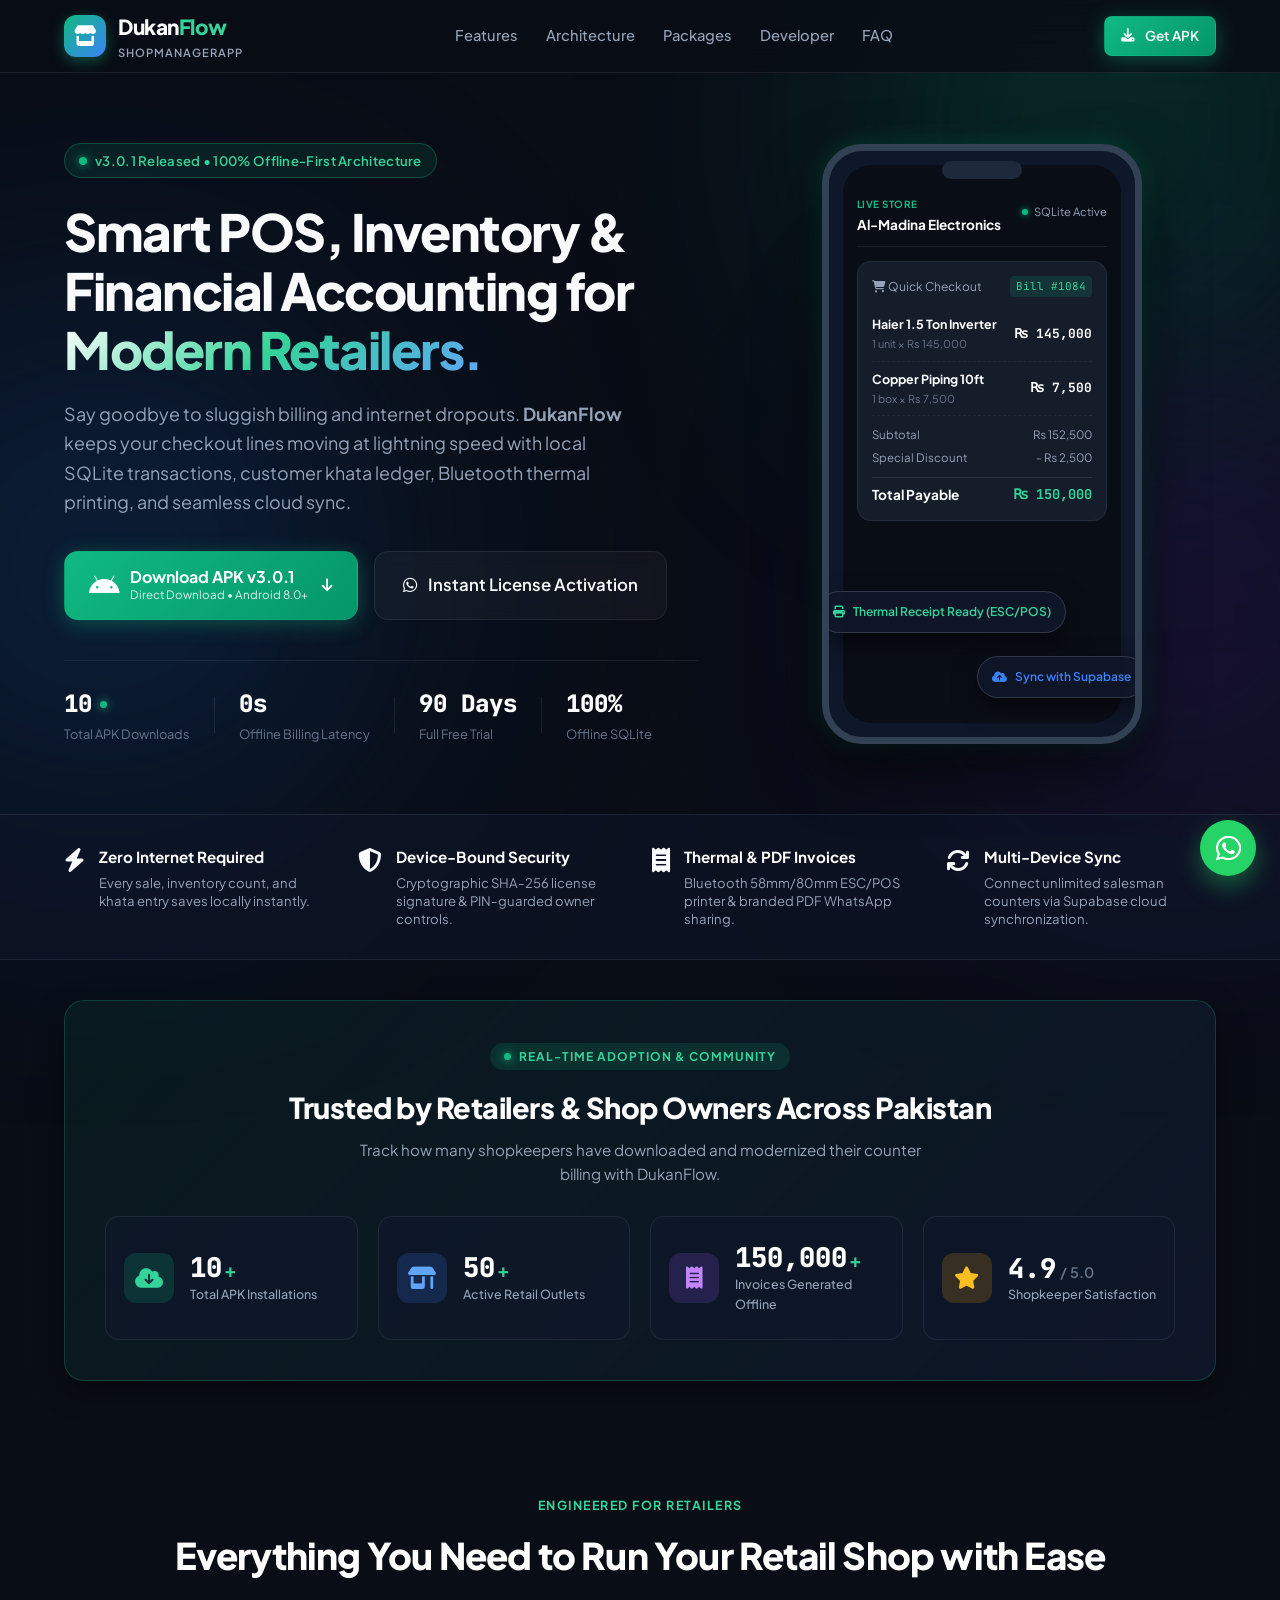
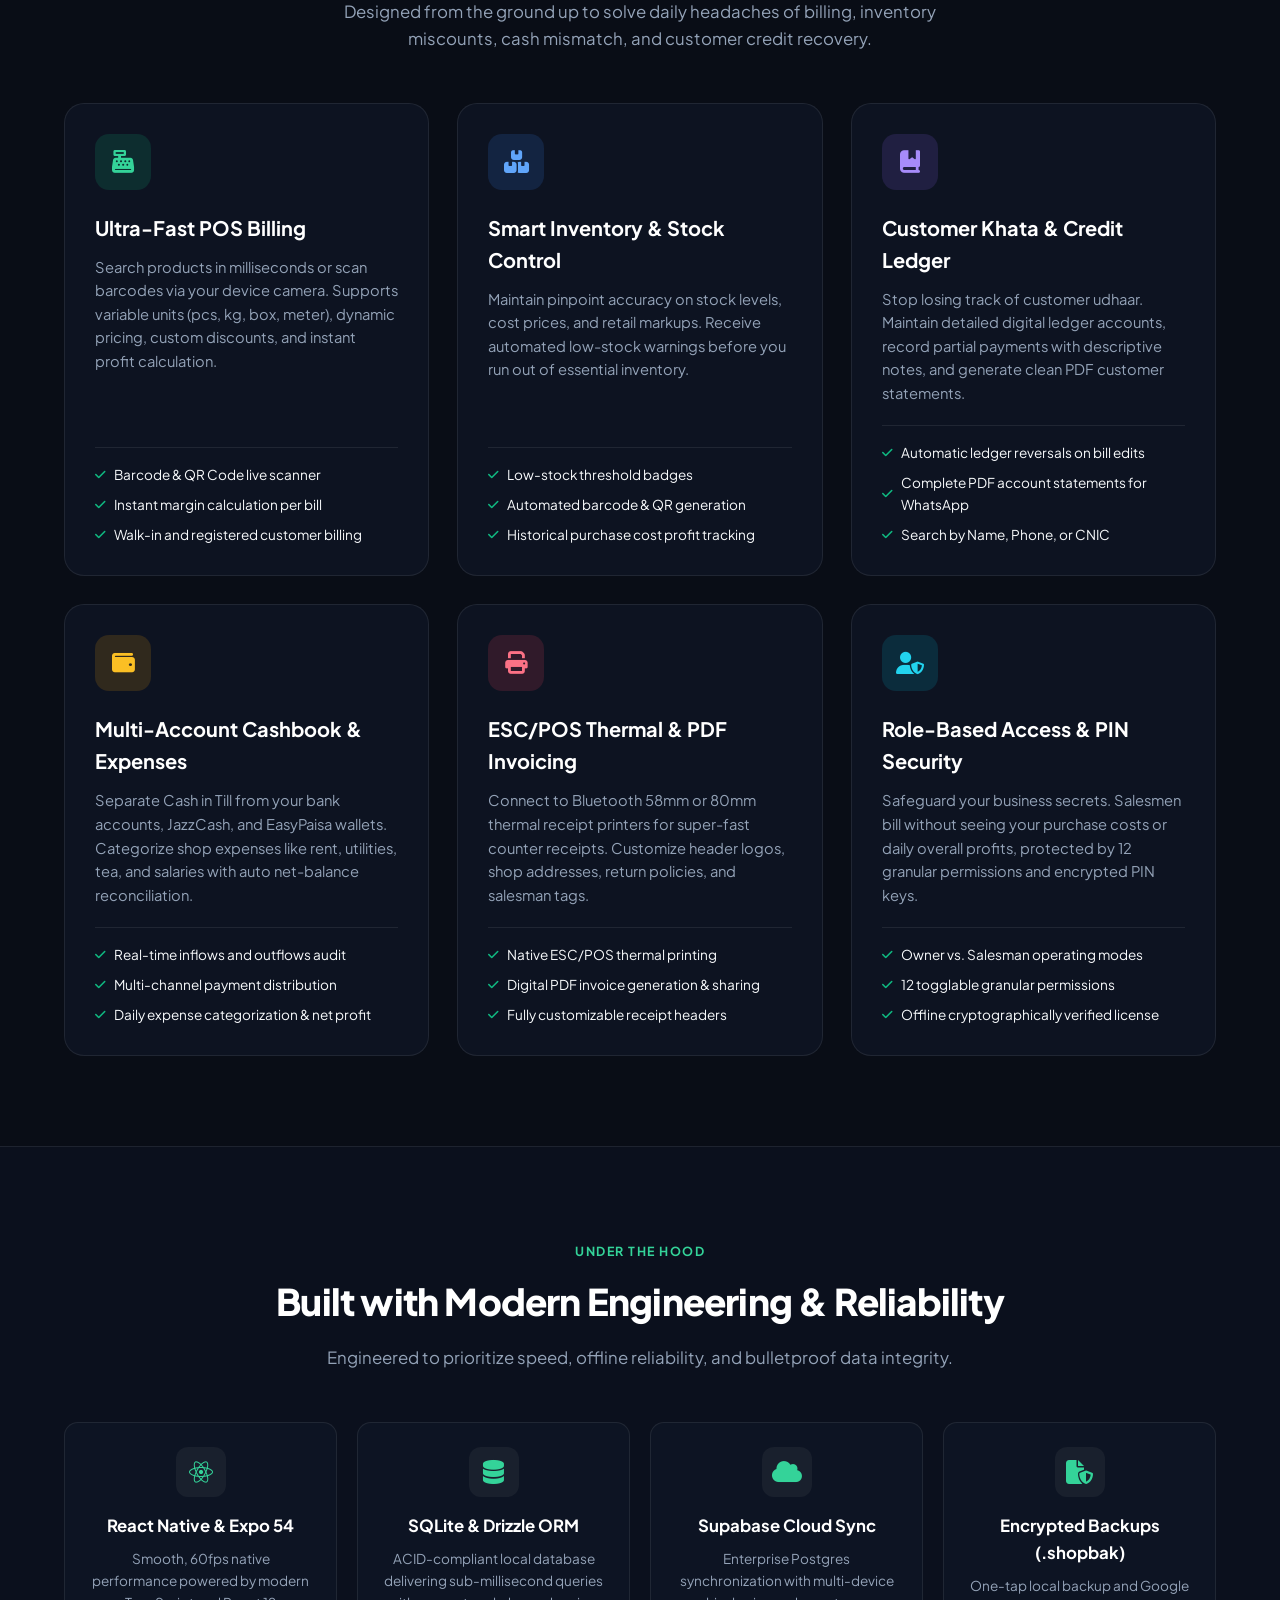
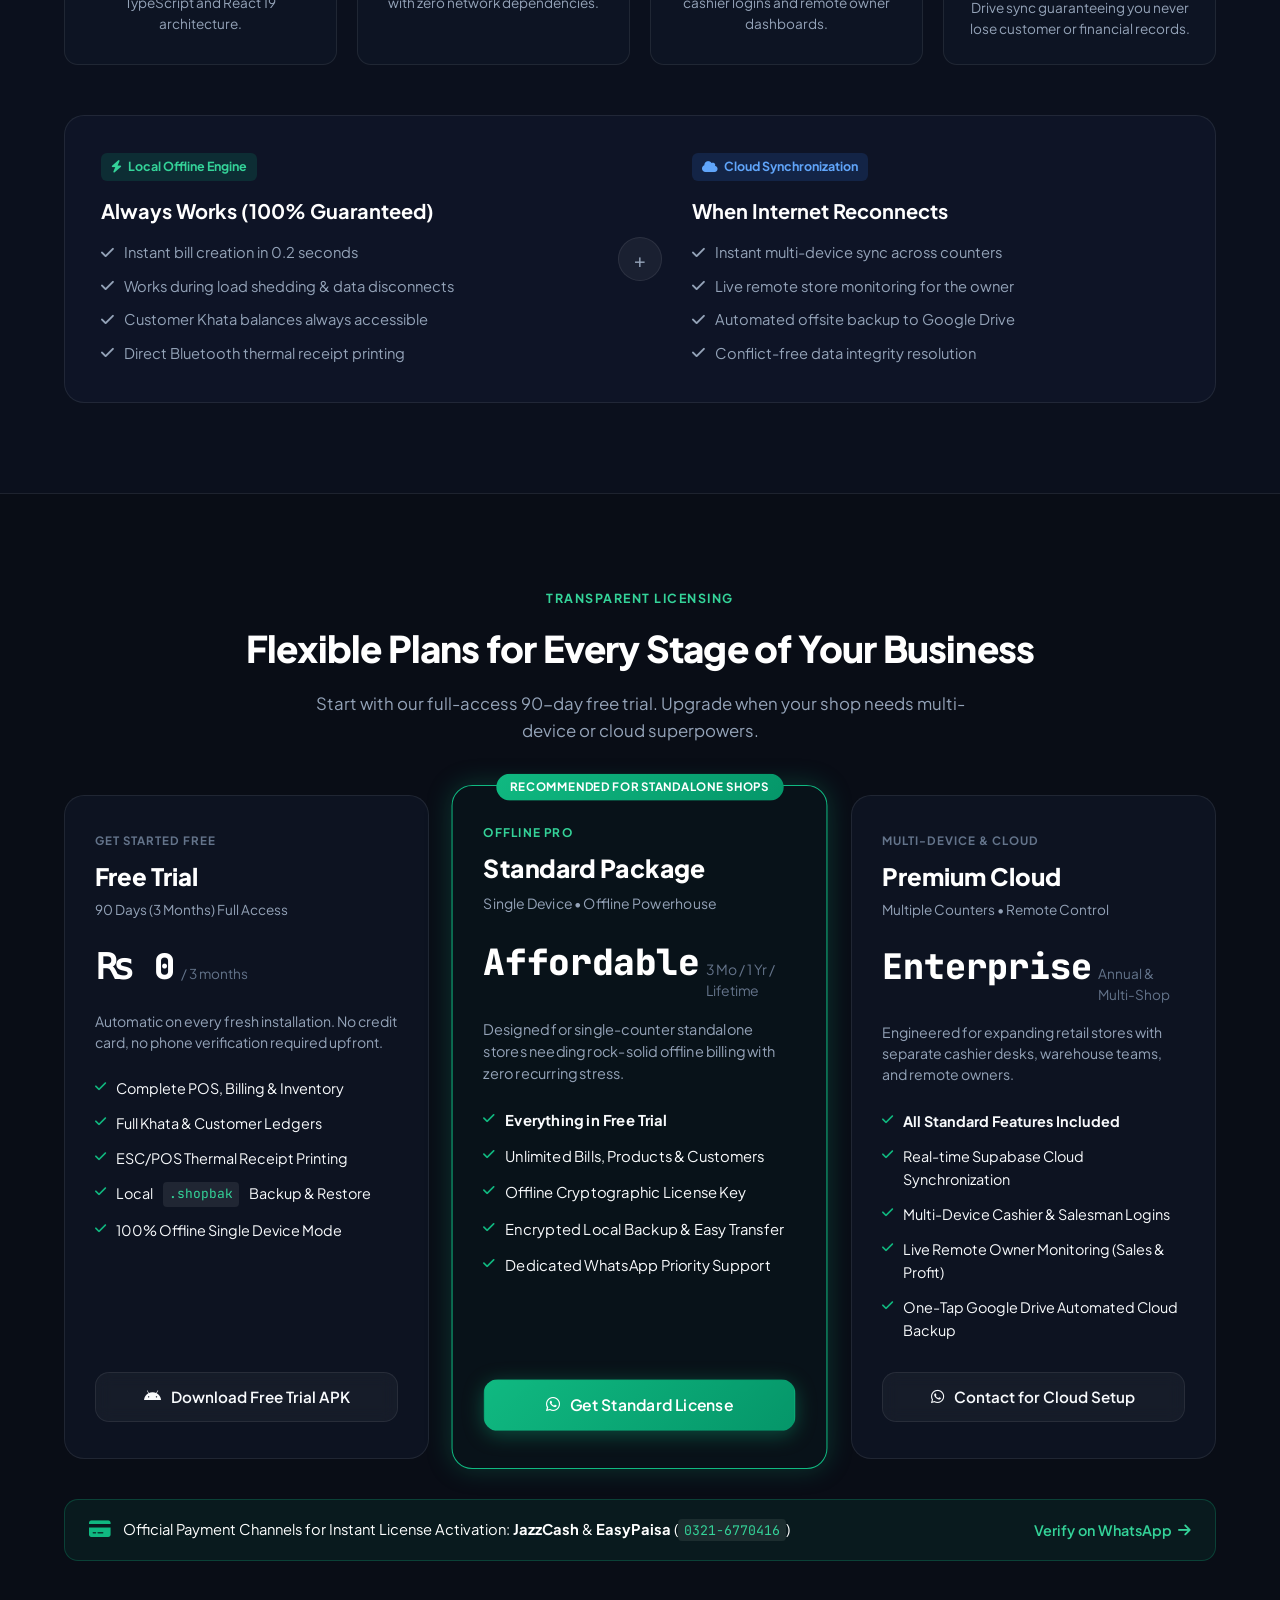
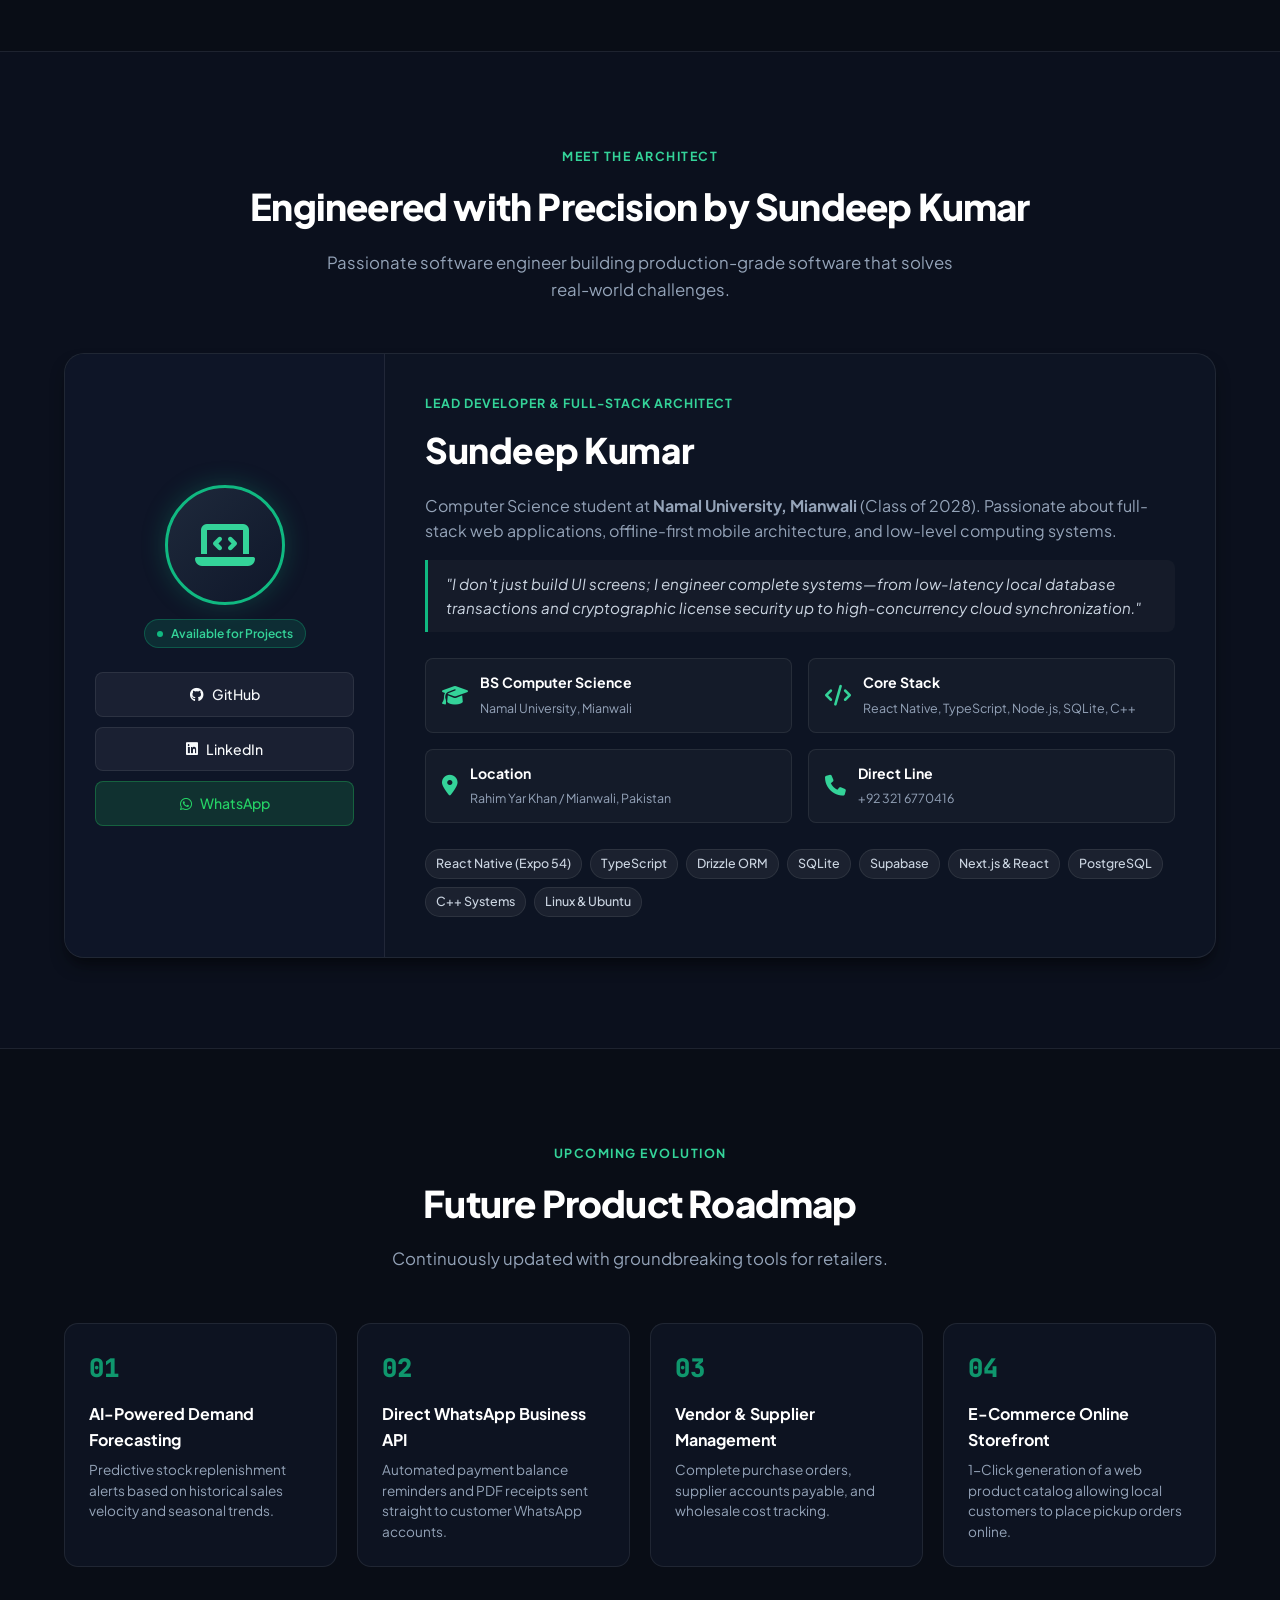
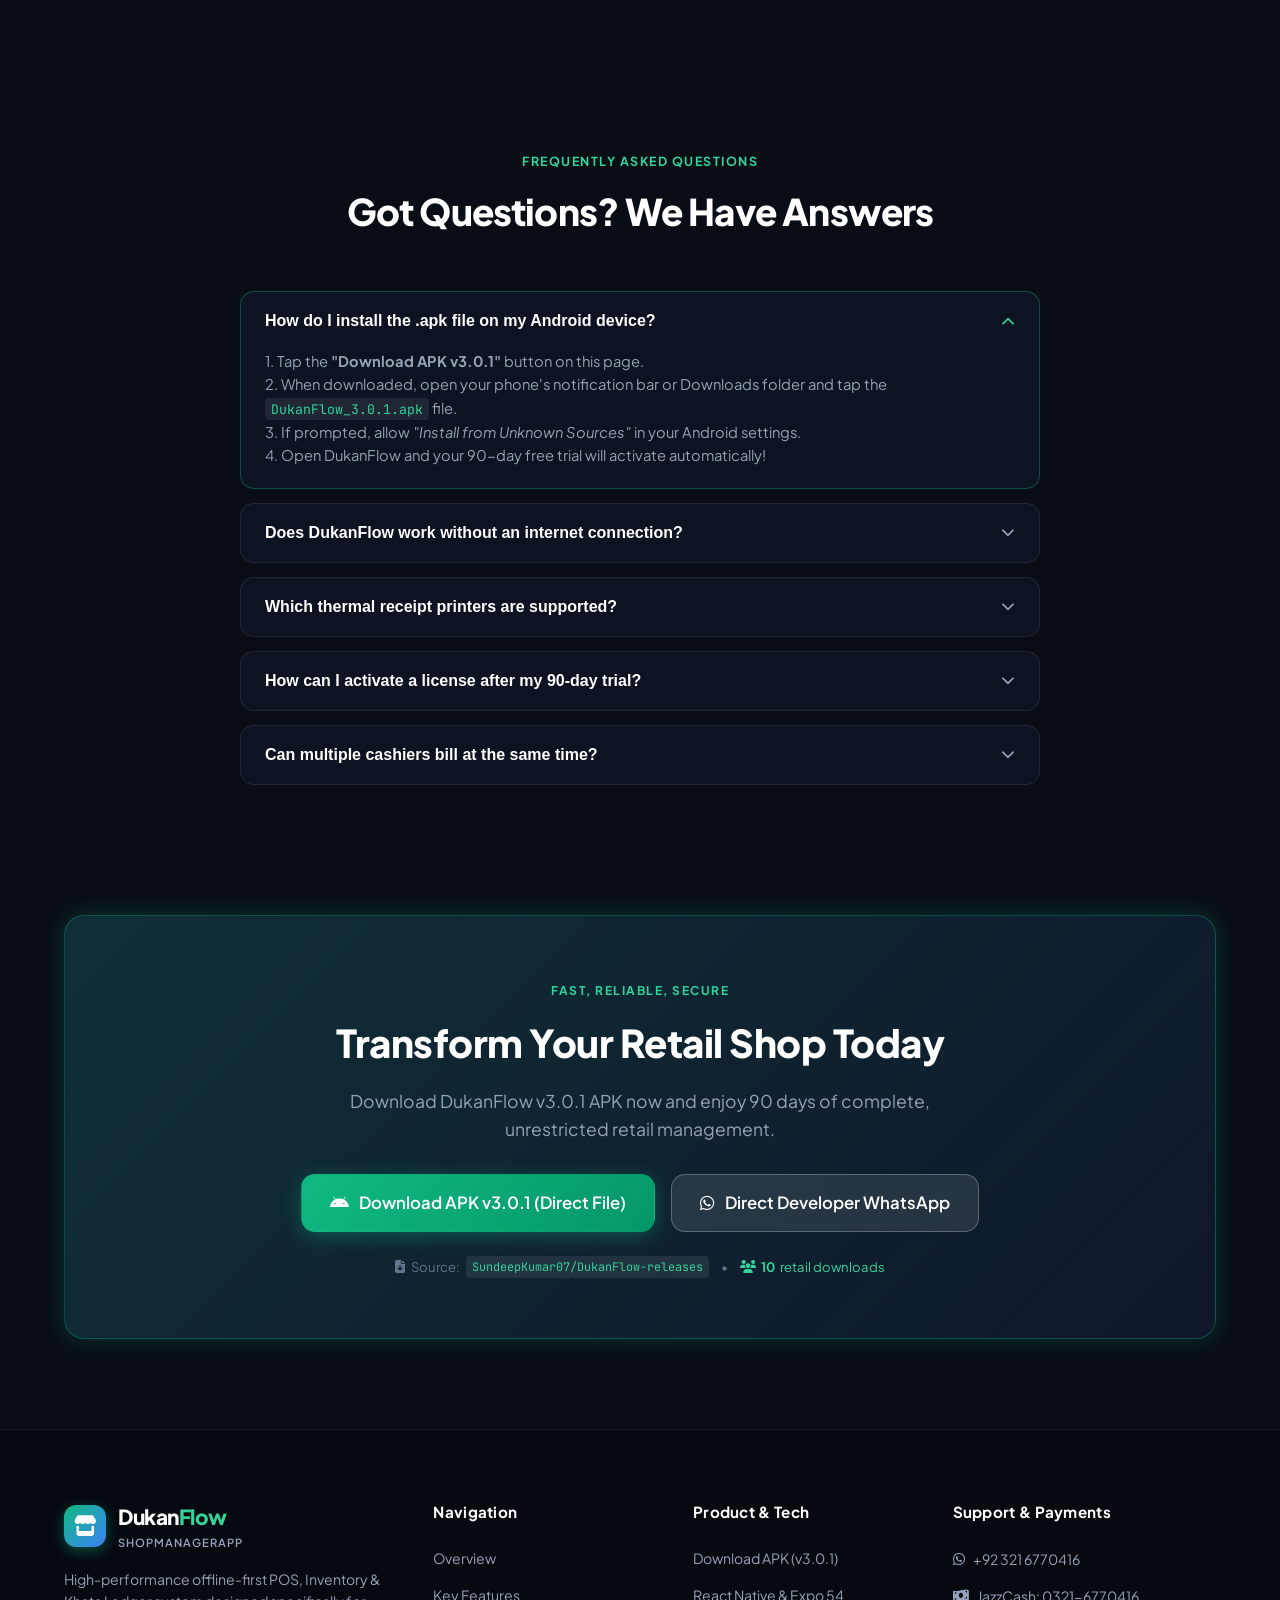
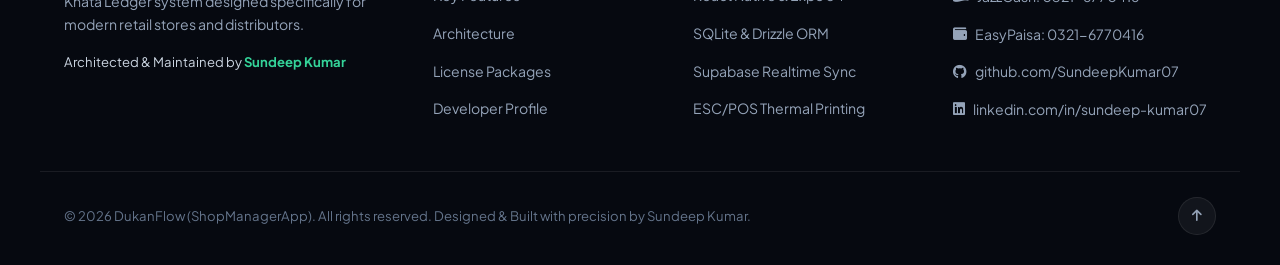
==== index.html @ c5b91bd4 "corrected mobile responsive flaws" ====
<!DOCTYPE html>
<html lang="en">

<head>
  <meta charset="UTF-8" />
  <meta name="viewport" content="width=device-width, initial-scale=1.0" />
  <title>DukanFlow | Smart Offline-First POS, Inventory & Ledger System</title>
  <meta name="description"
    content="DukanFlow is a high-performance offline-first POS, Inventory & Khata Ledger system built with React Native, SQLite and Supabase for modern retail businesses." />
  <meta name="author" content="Sundeep Kumar" />
  <link rel="preconnect" href="https://fonts.googleapis.com" />
  <link rel="preconnect" href="https://fonts.gstatic.com" crossorigin />
  <link
    href="https://fonts.googleapis.com/css2?family=Plus+Jakarta+Sans:wght@300;400;500;600;700;800&family=JetBrains+Mono:wght@400;500;700&display=swap"
    rel="stylesheet" />
  <link rel="stylesheet" href="https://cdnjs.cloudflare.com/ajax/libs/font-awesome/6.5.1/css/all.min.css" />
  <link rel="stylesheet" href="style.css" />
</head>

<body>

  <!-- Background decorative glows -->
  <div class="glow-orb orb-1"></div>
  <div class="glow-orb orb-2"></div>
  <div class="glow-orb orb-3"></div>

  <!-- Navigation Bar -->
  <header class="navbar-wrapper">
    <nav class="navbar container">
      <a href="#hero" class="brand-logo">
        <div class="logo-icon">
          <i class="fa-solid fa-store"></i>
        </div>
        <div class="logo-text">
          <span class="logo-title">Dukan<span>Flow</span></span>
          <span class="logo-sub">ShopManagerApp</span>
        </div>
      </a>

      <div class="nav-links" id="navLinks">
        <a href="#features" class="nav-link">Features</a>
        <a href="#architecture" class="nav-link">Architecture</a>
        <a href="#pricing" class="nav-link">Packages</a>
        <a href="#developer" class="nav-link">Developer</a>
        <a href="#faq" class="nav-link">FAQ</a>
        <a href="https://github.com/SundeepKumar07/DukanFlow-releases/raw/main/download/v1.0/DukanFlow_3.0.1.apk"
          class="nav-cta btn-apk-nav" download="DukanFlow_3.0.1.apk">
          <i class="fa-brands fa-android"></i>
          <span>Download APK</span>
        </a>
      </div>

      <div class="nav-actions">
        <a href="https://github.com/SundeepKumar07/DukanFlow-releases/raw/main/download/v1.0/DukanFlow_3.0.1.apk"
          class="btn btn-primary btn-sm mobile-hide" download="DukanFlow_3.0.1.apk">
          <i class="fa-solid fa-download"></i>
          <span>Get APK</span>
        </a>
        <button class="menu-toggle" id="menuToggle" aria-label="Toggle navigation menu">
          <span></span>
          <span></span>
          <span></span>
        </button>
      </div>
    </nav>
  </header>

  <!-- Main Content -->
  <main>
    <!-- HERO SECTION -->
    <section class="hero-section container" id="hero">
      <div class="hero-content">
        <div class="hero-badge">
          <span class="badge-dot"></span>
          <span class="badge-text">v3.0.1 Released • 100% Offline-First Architecture</span>
        </div>

        <h1 class="hero-title">
          Smart POS, Inventory & Financial Accounting for <span class="gradient-text">Modern Retailers.</span>
        </h1>

        <p class="hero-subtitle">
          Say goodbye to sluggish billing and internet dropouts. <strong>DukanFlow</strong> keeps your checkout lines
          moving at lightning speed with local SQLite transactions, customer khata ledger, Bluetooth thermal printing,
          and seamless cloud sync.
        </p>

        <!-- Primary Action Buttons -->
        <div class="hero-ctas">
          <a href="https://github.com/SundeepKumar07/DukanFlow-releases/raw/main/download/v1.0/DukanFlow_3.0.1.apk"
            class="btn btn-primary btn-lg" id="downloadApkBtn" download="DukanFlow_3.0.1.apk">
            <div class="btn-icon">
              <i class="fa-brands fa-android"></i>
            </div>
            <div class="btn-text-group">
              <span class="btn-main-text">Download APK v3.0.1</span>
              <span class="btn-sub-text">Direct Download • Android 8.0+</span>
            </div>
            <i class="fa-solid fa-arrow-down arrow-indicator"></i>
          </a>

          <a href="https://wa.me/923216770416?text=Hi%20Sundeep,%20I%20am%20interested%20in%20DukanFlow%20(ShopManagerApp)%20and%20would%20like%20a%20license%20key!"
            target="_blank" rel="noopener noreferrer" class="btn btn-outline btn-lg">
            <i class="fa-brands fa-whatsapp text-success"></i>
            <span>Instant License Activation</span>
          </a>
        </div>

        <!-- Metric Badges -->
        <div class="hero-stats">
          <div class="stat-item">
            <div class="stat-number-wrapper">
              <span class="stat-number" id="downloadCounter">10</span>
              <span class="live-dot" title="Live Counter"></span>
            </div>
            <span class="stat-label">Total APK Downloads</span>
          </div>
          <div class="stat-divider"></div>
          <div class="stat-item">
            <span class="stat-number">0s</span>
            <span class="stat-label">Offline Billing Latency</span>
          </div>
          <div class="stat-divider"></div>
          <div class="stat-item">
            <span class="stat-number">90 Days</span>
            <span class="stat-label">Full Free Trial</span>
          </div>
          <div class="stat-divider"></div>
          <div class="stat-item">
            <span class="stat-number">100%</span>
            <span class="stat-label">Offline SQLite</span>
          </div>
        </div>
      </div>

      <!-- Hero Visual Interactive Mockup -->
      <div class="hero-visual">
        <div class="phone-frame">
          <div class="phone-screen">
            <!-- Simulated App Top Bar -->
            <div class="app-topbar">
              <div class="app-shop-info">
                <span class="app-shop-badge">LIVE STORE</span>
                <h4>Al-Madina Electronics</h4>
              </div>
              <div class="app-status">
                <span class="status-indicator online"></span>
                <span>SQLite Active</span>
              </div>
            </div>

            <!-- Simulated POS Card -->
            <div class="app-card pos-preview">
              <div class="card-header-mini">
                <span><i class="fa-solid fa-cart-shopping"></i> Quick Checkout</span>
                <span class="chip-badge">Bill #1084</span>
              </div>
              <div class="app-product-row">
                <div class="prod-info">
                  <strong>Haier 1.5 Ton Inverter</strong>
                  <small>1 unit × ₨ 145,000</small>
                </div>
                <span class="prod-price">₨ 145,000</span>
              </div>
              <div class="app-product-row">
                <div class="prod-info">
                  <strong>Copper Piping 10ft</strong>
                  <small>1 box × ₨ 7,500</small>
                </div>
                <span class="prod-price">₨ 7,500</span>
              </div>
              <div class="bill-summary">
                <div class="summary-line">
                  <span>Subtotal</span>
                  <span>₨ 152,500</span>
                </div>
                <div class="summary-line text-success">
                  <span>Special Discount</span>
                  <span>- ₨ 2,500</span>
                </div>
                <div class="summary-line total">
                  <span>Total Payable</span>
                  <span class="total-amount">₨ 150,000</span>
                </div>
              </div>
            </div>

            <!-- Floating Micro Cards -->
            <div class="floating-pill pill-printer">
              <i class="fa-solid fa-print"></i>
              <span>Thermal Receipt Ready (ESC/POS)</span>
            </div>

            <div class="floating-pill pill-cloud">
              <i class="fa-solid fa-cloud-arrow-up"></i>
              <span>Sync with Supabase</span>
            </div>
          </div>
        </div>
      </div>
    </section>

    <!-- TRUST STRIP -->
    <section class="trust-strip">
      <div class="container trust-grid">
        <div class="trust-badge">
          <i class="fa-solid fa-bolt text-warning"></i>
          <div>
            <strong>Zero Internet Required</strong>
            <p>Every sale, inventory count, and khata entry saves locally instantly.</p>
          </div>
        </div>
        <div class="trust-badge">
          <i class="fa-solid fa-shield-halved text-success"></i>
          <div>
            <strong>Device-Bound Security</strong>
            <p>Cryptographic SHA-256 license signature & PIN-guarded owner controls.</p>
          </div>
        </div>
        <div class="trust-badge">
          <i class="fa-solid fa-receipt text-info"></i>
          <div>
            <strong>Thermal & PDF Invoices</strong>
            <p>Bluetooth 58mm/80mm ESC/POS printer & branded PDF WhatsApp sharing.</p>
          </div>
        </div>
        <div class="trust-badge">
          <i class="fa-solid fa-arrows-rotate text-purple"></i>
          <div>
            <strong>Multi-Device Sync</strong>
            <p>Connect unlimited salesman counters via Supabase cloud synchronization.</p>
          </div>
        </div>
      </div>
    </section>

    <!-- LIVE COMMUNITY & DOWNLOAD STATS SECTION -->
    <section class="stats-counter-section">
      <div class="container">
        <div class="stats-banner-card">
          <div class="stats-badge-top">
            <span class="live-dot"></span> REAL-TIME ADOPTION & COMMUNITY
          </div>
          <h3 class="stats-headline">Trusted by Retailers & Shop Owners Across Pakistan</h3>
          <p class="stats-subline">Track how many shopkeepers have downloaded and modernized their counter billing with
            DukanFlow.</p>

          <div class="stats-highlight-grid">
            <div class="stat-box-large">
              <div class="stat-icon-wrap emerald">
                <i class="fa-solid fa-cloud-arrow-down"></i>
              </div>
              <div class="stat-details">
                <div class="counter-display">
                  <span class="main-counter-val" id="statsSectionDownloadCounter">10</span>
                  <span class="plus-sign">+</span>
                </div>
                <span class="counter-description">Total APK Installations</span>
              </div>
            </div>

            <div class="stat-box-large">
              <div class="stat-icon-wrap blue">
                <i class="fa-solid fa-shop"></i>
              </div>
              <div class="stat-details">
                <div class="counter-display">
                  <span class="main-counter-val">50</span>
                  <span class="plus-sign">+</span>
                </div>
                <span class="counter-description">Active Retail Outlets</span>
              </div>
            </div>

            <div class="stat-box-large">
              <div class="stat-icon-wrap purple">
                <i class="fa-solid fa-receipt"></i>
              </div>
              <div class="stat-details">
                <div class="counter-display">
                  <span class="main-counter-val">150,000</span>
                  <span class="plus-sign">+</span>
                </div>
                <span class="counter-description">Invoices Generated Offline</span>
              </div>
            </div>

            <div class="stat-box-large">
              <div class="stat-icon-wrap amber">
                <i class="fa-solid fa-star"></i>
              </div>
              <div class="stat-details">
                <div class="counter-display">
                  <span class="main-counter-val">4.9</span>
                  <span class="sub-rating">/ 5.0</span>
                </div>
                <span class="counter-description">Shopkeeper Satisfaction</span>
              </div>
            </div>
          </div>
        </div>
      </div>
    </section>

    <!-- KEY FEATURES SECTION -->
    <section class="features-section container" id="features">
      <div class="section-header text-center">
        <span class="section-tag">ENGINEERED FOR RETAILERS</span>
        <h2 class="section-title">Everything You Need to Run Your Retail Shop with Ease</h2>
        <p class="section-desc">Designed from the ground up to solve daily headaches of billing, inventory miscounts,
          cash mismatch, and customer credit recovery.</p>
      </div>

      <div class="features-grid">
        <!-- Feature 1 -->
        <div class="feature-card">
          <div class="feature-icon-box bg-emerald">
            <i class="fa-solid fa-cash-register"></i>
          </div>
          <h3 class="feature-title">Ultra-Fast POS Billing</h3>
          <p class="feature-text">Search products in milliseconds or scan barcodes via your device camera. Supports
            variable units (pcs, kg, box, meter), dynamic pricing, custom discounts, and instant profit calculation.</p>
          <ul class="feature-bullets">
            <li><i class="fa-solid fa-check"></i> Barcode & QR Code live scanner</li>
            <li><i class="fa-solid fa-check"></i> Instant margin calculation per bill</li>
            <li><i class="fa-solid fa-check"></i> Walk-in and registered customer billing</li>
          </ul>
        </div>

        <!-- Feature 2 -->
        <div class="feature-card">
          <div class="feature-icon-box bg-blue">
            <i class="fa-solid fa-boxes-stacked"></i>
          </div>
          <h3 class="feature-title">Smart Inventory & Stock Control</h3>
          <p class="feature-text">Maintain pinpoint accuracy on stock levels, cost prices, and retail markups. Receive
            automated low-stock warnings before you run out of essential inventory.</p>
          <ul class="feature-bullets">
            <li><i class="fa-solid fa-check"></i> Low-stock threshold badges</li>
            <li><i class="fa-solid fa-check"></i> Automated barcode & QR generation</li>
            <li><i class="fa-solid fa-check"></i> Historical purchase cost profit tracking</li>
          </ul>
        </div>

        <!-- Feature 3 -->
        <div class="feature-card">
          <div class="feature-icon-box bg-purple">
            <i class="fa-solid fa-book-bookmark"></i>
          </div>
          <h3 class="feature-title">Customer Khata & Credit Ledger</h3>
          <p class="feature-text">Stop losing track of customer udhaar. Maintain detailed digital ledger accounts,
            record partial payments with descriptive notes, and generate clean PDF customer statements.</p>
          <ul class="feature-bullets">
            <li><i class="fa-solid fa-check"></i> Automatic ledger reversals on bill edits</li>
            <li><i class="fa-solid fa-check"></i> Complete PDF account statements for WhatsApp</li>
            <li><i class="fa-solid fa-check"></i> Search by Name, Phone, or CNIC</li>
          </ul>
        </div>

        <!-- Feature 4 -->
        <div class="feature-card">
          <div class="feature-icon-box bg-amber">
            <i class="fa-solid fa-wallet"></i>
          </div>
          <h3 class="feature-title">Multi-Account Cashbook & Expenses</h3>
          <p class="feature-text">Separate Cash in Till from your bank accounts, JazzCash, and EasyPaisa wallets.
            Categorize shop expenses like rent, utilities, tea, and salaries with auto net-balance reconciliation.</p>
          <ul class="feature-bullets">
            <li><i class="fa-solid fa-check"></i> Real-time inflows and outflows audit</li>
            <li><i class="fa-solid fa-check"></i> Multi-channel payment distribution</li>
            <li><i class="fa-solid fa-check"></i> Daily expense categorization & net profit</li>
          </ul>
        </div>

        <!-- Feature 5 -->
        <div class="feature-card">
          <div class="feature-icon-box bg-rose">
            <i class="fa-solid fa-print"></i>
          </div>
          <h3 class="feature-title">ESC/POS Thermal & PDF Invoicing</h3>
          <p class="feature-text">Connect to Bluetooth 58mm or 80mm thermal receipt printers for super-fast counter
            receipts. Customize header logos, shop addresses, return policies, and salesman tags.</p>
          <ul class="feature-bullets">
            <li><i class="fa-solid fa-check"></i> Native ESC/POS thermal printing</li>
            <li><i class="fa-solid fa-check"></i> Digital PDF invoice generation & sharing</li>
            <li><i class="fa-solid fa-check"></i> Fully customizable receipt headers</li>
          </ul>
        </div>

        <!-- Feature 6 -->
        <div class="feature-card">
          <div class="feature-icon-box bg-cyan">
            <i class="fa-solid fa-user-shield"></i>
          </div>
          <h3 class="feature-title">Role-Based Access & PIN Security</h3>
          <p class="feature-text">Safeguard your business secrets. Salesmen bill without seeing your purchase costs or
            daily overall profits, protected by 12 granular permissions and encrypted PIN keys.</p>
          <ul class="feature-bullets">
            <li><i class="fa-solid fa-check"></i> Owner vs. Salesman operating modes</li>
            <li><i class="fa-solid fa-check"></i> 12 togglable granular permissions</li>
            <li><i class="fa-solid fa-check"></i> Offline cryptographically verified license</li>
          </ul>
        </div>
      </div>
    </section>

    <!-- ARCHITECTURE & TECHNOLOGY SECTION -->
    <section class="arch-section" id="architecture">
      <div class="container">
        <div class="section-header text-center">
          <span class="section-tag">UNDER THE HOOD</span>
          <h2 class="section-title">Built with Modern Engineering & Reliability</h2>
          <p class="section-desc">Engineered to prioritize speed, offline reliability, and bulletproof data integrity.
          </p>
        </div>

        <div class="arch-cards-wrapper">
          <div class="arch-card">
            <div class="tech-icon"><i class="fa-brands fa-react"></i></div>
            <h4>React Native & Expo 54</h4>
            <p>Smooth, 60fps native performance powered by modern TypeScript and React 19 architecture.</p>
          </div>
          <div class="arch-card">
            <div class="tech-icon"><i class="fa-solid fa-database"></i></div>
            <h4>SQLite & Drizzle ORM</h4>
            <p>ACID-compliant local database delivering sub-millisecond queries with zero network dependencies.</p>
          </div>
          <div class="arch-card">
            <div class="tech-icon"><i class="fa-solid fa-cloud"></i></div>
            <h4>Supabase Cloud Sync</h4>
            <p>Enterprise Postgres synchronization with multi-device cashier logins and remote owner dashboards.</p>
          </div>
          <div class="arch-card">
            <div class="tech-icon"><i class="fa-solid fa-file-shield"></i></div>
            <h4>Encrypted Backups (.shopbak)</h4>
            <p>One-tap local backup and Google Drive sync guaranteeing you never lose customer or financial records.</p>
          </div>
        </div>

        <!-- Offline vs Online Comparison -->
        <div class="comparison-box">
          <div class="comp-col offline-col">
            <div class="comp-badge"><i class="fa-solid fa-bolt"></i> Local Offline Engine</div>
            <h3>Always Works (100% Guaranteed)</h3>
            <ul>
              <li><i class="fa-solid fa-check text-success"></i> Instant bill creation in 0.2 seconds</li>
              <li><i class="fa-solid fa-check text-success"></i> Works during load shedding & data disconnects</li>
              <li><i class="fa-solid fa-check text-success"></i> Customer Khata balances always accessible</li>
              <li><i class="fa-solid fa-check text-success"></i> Direct Bluetooth thermal receipt printing</li>
            </ul>
          </div>
          <div class="comp-divider">
            <span>+</span>
          </div>
          <div class="comp-col online-col">
            <div class="comp-badge cloud"><i class="fa-solid fa-cloud"></i> Cloud Synchronization</div>
            <h3>When Internet Reconnects</h3>
            <ul>
              <li><i class="fa-solid fa-check text-info"></i> Instant multi-device sync across counters</li>
              <li><i class="fa-solid fa-check text-info"></i> Live remote store monitoring for the owner</li>
              <li><i class="fa-solid fa-check text-info"></i> Automated offsite backup to Google Drive</li>
              <li><i class="fa-solid fa-check text-info"></i> Conflict-free data integrity resolution</li>
            </ul>
          </div>
        </div>
      </div>
    </section>

    <!-- PACKAGES & PRICING -->
    <section class="pricing-section container" id="pricing">
      <div class="section-header text-center">
        <span class="section-tag">TRANSPARENT LICENSING</span>
        <h2 class="section-title">Flexible Plans for Every Stage of Your Business</h2>
        <p class="section-desc">Start with our full-access 90-day free trial. Upgrade when your shop needs multi-device
          or cloud superpowers.</p>
      </div>

      <div class="pricing-grid">
        <!-- Plan 1: Free Trial -->
        <div class="pricing-card free-tier">
          <div class="tier-tag">GET STARTED FREE</div>
          <h3 class="tier-name">Free Trial</h3>
          <div class="tier-duration">90 Days (3 Months) Full Access</div>
          <div class="tier-price">
            <span class="price-val">₨ 0</span>
            <span class="price-period">/ 3 months</span>
          </div>
          <p class="tier-desc">Automatic on every fresh installation. No credit card, no phone verification required
            upfront.</p>

          <ul class="tier-features">
            <li><i class="fa-solid fa-check"></i> Complete POS, Billing & Inventory</li>
            <li><i class="fa-solid fa-check"></i> Full Khata & Customer Ledgers</li>
            <li><i class="fa-solid fa-check"></i> ESC/POS Thermal Receipt Printing</li>
            <li><i class="fa-solid fa-check"></i> Local <code>.shopbak</code> Backup & Restore</li>
            <li><i class="fa-solid fa-check"></i> 100% Offline Single Device Mode</li>
          </ul>

          <a href="https://github.com/SundeepKumar07/DukanFlow-releases/raw/main/download/v1.0/DukanFlow_3.0.1.apk"
            class="btn btn-outline btn-block" download="DukanFlow_3.0.1.apk">
            <i class="fa-brands fa-android"></i>
            <span>Download Free Trial APK</span>
          </a>
        </div>

        <!-- Plan 2: Standard (Popular) -->
        <div class="pricing-card featured-tier">
          <div class="popular-ribbon">RECOMMENDED FOR STANDALONE SHOPS</div>
          <div class="tier-tag">OFFLINE PRO</div>
          <h3 class="tier-name">Standard Package</h3>
          <div class="tier-duration">Single Device • Offline Powerhouse</div>
          <div class="tier-price">
            <span class="price-val">Affordable</span>
            <span class="price-period">3 Mo / 1 Yr / Lifetime</span>
          </div>
          <p class="tier-desc">Designed for single-counter standalone stores needing rock-solid offline billing with
            zero recurring stress.</p>

          <ul class="tier-features">
            <li><i class="fa-solid fa-check"></i> <strong>Everything in Free Trial</strong></li>
            <li><i class="fa-solid fa-check"></i> Unlimited Bills, Products & Customers</li>
            <li><i class="fa-solid fa-check"></i> Offline Cryptographic License Key</li>
            <li><i class="fa-solid fa-check"></i> Encrypted Local Backup & Easy Transfer</li>
            <li><i class="fa-solid fa-check"></i> Dedicated WhatsApp Priority Support</li>
          </ul>

          <a href="https://wa.me/923216770416?text=Hi%20Sundeep,%20I%20want%20to%20get%20pricing%20details%20for%20the%20DukanFlow%20Standard%20Package."
            target="_blank" class="btn btn-primary btn-block">
            <i class="fa-brands fa-whatsapp"></i>
            <span>Get Standard License</span>
          </a>
        </div>

        <!-- Plan 3: Premium -->
        <div class="pricing-card premium-tier">
          <div class="tier-tag">MULTI-DEVICE & CLOUD</div>
          <h3 class="tier-name">Premium Cloud</h3>
          <div class="tier-duration">Multiple Counters • Remote Control</div>
          <div class="tier-price">
            <span class="price-val">Enterprise</span>
            <span class="price-period">Annual & Multi-Shop</span>
          </div>
          <p class="tier-desc">Engineered for expanding retail stores with separate cashier desks, warehouse teams, and
            remote owners.</p>

          <ul class="tier-features">
            <li><i class="fa-solid fa-check"></i> <strong>All Standard Features Included</strong></li>
            <li><i class="fa-solid fa-check"></i> Real-time Supabase Cloud Synchronization</li>
            <li><i class="fa-solid fa-check"></i> Multi-Device Cashier & Salesman Logins</li>
            <li><i class="fa-solid fa-check"></i> Live Remote Owner Monitoring (Sales & Profit)</li>
            <li><i class="fa-solid fa-check"></i> One-Tap Google Drive Automated Cloud Backup</li>
          </ul>

          <a href="https://wa.me/923216770416?text=Hi%20Sundeep,%20I%20am%20interested%20in%20DukanFlow%20Premium%20Cloud%20Package."
            target="_blank" class="btn btn-outline btn-block">
            <i class="fa-brands fa-whatsapp"></i>
            <span>Contact for Cloud Setup</span>
          </a>
        </div>
      </div>

      <!-- Payment Support Banner -->
      <div class="payment-channels-bar">
        <div class="pay-text">
          <i class="fa-solid fa-credit-card"></i>
          <span>Official Payment Channels for Instant License Activation: <strong>JazzCash</strong> &amp;
            <strong>EasyPaisa</strong> (<code>0321-6770416</code>)</span>
        </div>
        <a href="https://wa.me/923216770416" target="_blank" class="pay-link">Verify on WhatsApp <i
            class="fa-solid fa-arrow-right"></i></a>
      </div>
    </section>

    <!-- DEVELOPER SHOWCASE SECTION -->
    <section class="developer-section" id="developer">
      <div class="container">
        <div class="section-header text-center">
          <span class="section-tag">MEET THE ARCHITECT</span>
          <h2 class="section-title">Engineered with Precision by Sundeep Kumar</h2>
          <p class="section-desc">Passionate software engineer building production-grade software that solves real-world
            challenges.</p>
        </div>

        <div class="dev-card">
          <div class="dev-avatar-col">
            <div class="dev-avatar-frame">
              <div class="dev-avatar-placeholder">
                <i class="fa-solid fa-laptop-code"></i>
              </div>
              <div class="dev-status-badge">
                <span class="pulse-dot"></span> Available for Projects
              </div>
            </div>

            <div class="dev-socials">
              <a href="https://github.com/SundeepKumar07" target="_blank" rel="noopener noreferrer" class="social-btn"
                title="GitHub Profile">
                <i class="fa-brands fa-github"></i>
                <span>GitHub</span>
              </a>
              <a href="https://linkedin.com/in/sundeep-kumar07" target="_blank" rel="noopener noreferrer"
                class="social-btn" title="LinkedIn Profile">
                <i class="fa-brands fa-linkedin"></i>
                <span>LinkedIn</span>
              </a>
              <a href="https://wa.me/923216770416" target="_blank" rel="noopener noreferrer" class="social-btn whatsapp"
                title="Direct WhatsApp">
                <i class="fa-brands fa-whatsapp"></i>
                <span>WhatsApp</span>
              </a>
            </div>
          </div>

          <div class="dev-info-col">
            <div class="dev-role-badge">Lead Developer & Full-Stack Architect</div>
            <h3 class="dev-name">Sundeep Kumar</h3>
            <p class="dev-bio">
              Computer Science student at <strong>Namal University, Mianwali</strong> (Class of 2028). Passionate about
              full-stack web applications, offline-first mobile architecture, and low-level computing systems.
            </p>
            <p class="dev-statement">
              <em>"I don't just build UI screens; I engineer complete systems—from low-latency local database
                transactions and cryptographic license security up to high-concurrency cloud synchronization."</em>
            </p>

            <div class="dev-highlights">
              <div class="highlight-box">
                <i class="fa-solid fa-graduation-cap"></i>
                <div>
                  <strong>BS Computer Science</strong>
                  <span>Namal University, Mianwali</span>
                </div>
              </div>
              <div class="highlight-box">
                <i class="fa-solid fa-code"></i>
                <div>
                  <strong>Core Stack</strong>
                  <span>React Native, TypeScript, Node.js, SQLite, C++</span>
                </div>
              </div>
              <div class="highlight-box">
                <i class="fa-solid fa-location-dot"></i>
                <div>
                  <strong>Location</strong>
                  <span>Rahim Yar Khan / Mianwali, Pakistan</span>
                </div>
              </div>
              <div class="highlight-box">
                <i class="fa-solid fa-phone"></i>
                <div>
                  <strong>Direct Line</strong>
                  <span>+92 321 6770416</span>
                </div>
              </div>
            </div>

            <!-- Developer's Engineering Philosophy -->
            <div class="dev-skills-tags">
              <span class="skill-tag">React Native (Expo 54)</span>
              <span class="skill-tag">TypeScript</span>
              <span class="skill-tag">Drizzle ORM</span>
              <span class="skill-tag">SQLite</span>
              <span class="skill-tag">Supabase</span>
              <span class="skill-tag">Next.js & React</span>
              <span class="skill-tag">PostgreSQL</span>
              <span class="skill-tag">C++ Systems</span>
              <span class="skill-tag">Linux & Ubuntu</span>
            </div>
          </div>
        </div>
      </div>
    </section>

    <!-- ROADMAP SECTION -->
    <section class="roadmap-section container">
      <div class="section-header text-center">
        <span class="section-tag">UPCOMING EVOLUTION</span>
        <h2 class="section-title">Future Product Roadmap</h2>
        <p class="section-desc">Continuously updated with groundbreaking tools for retailers.</p>
      </div>

      <div class="roadmap-grid">
        <div class="roadmap-item">
          <div class="rm-num">01</div>
          <div class="rm-content">
            <h4>AI-Powered Demand Forecasting</h4>
            <p>Predictive stock replenishment alerts based on historical sales velocity and seasonal trends.</p>
          </div>
        </div>
        <div class="roadmap-item">
          <div class="rm-num">02</div>
          <div class="rm-content">
            <h4>Direct WhatsApp Business API</h4>
            <p>Automated payment balance reminders and PDF receipts sent straight to customer WhatsApp accounts.</p>
          </div>
        </div>
        <div class="roadmap-item">
          <div class="rm-num">03</div>
          <div class="rm-content">
            <h4>Vendor & Supplier Management</h4>
            <p>Complete purchase orders, supplier accounts payable, and wholesale cost tracking.</p>
          </div>
        </div>
        <div class="roadmap-item">
          <div class="rm-num">04</div>
          <div class="rm-content">
            <h4>E-Commerce Online Storefront</h4>
            <p>1-Click generation of a web product catalog allowing local customers to place pickup orders online.</p>
          </div>
        </div>
      </div>
    </section>

    <!-- FAQ SECTION -->
    <section class="faq-section container" id="faq">
      <div class="section-header text-center">
        <span class="section-tag">FREQUENTLY ASKED QUESTIONS</span>
        <h2 class="section-title">Got Questions? We Have Answers</h2>
      </div>

      <div class="faq-accordion">
        <div class="faq-item">
          <button class="faq-question">
            <span>How do I install the .apk file on my Android device?</span>
            <i class="fa-solid fa-chevron-down"></i>
          </button>
          <div class="faq-answer">
            <p>1. Tap the <strong>"Download APK v3.0.1"</strong> button on this page.<br />
              2. When downloaded, open your phone's notification bar or Downloads folder and tap the
              <code>DukanFlow_3.0.1.apk</code> file.<br />
              3. If prompted, allow <em>"Install from Unknown Sources"</em> in your Android settings.<br />
              4. Open DukanFlow and your 90-day free trial will activate automatically!
            </p>
          </div>
        </div>

        <div class="faq-item">
          <button class="faq-question">
            <span>Does DukanFlow work without an internet connection?</span>
            <i class="fa-solid fa-chevron-down"></i>
          </button>
          <div class="faq-answer">
            <p>Yes, absolutely! DukanFlow is built on an offline-first SQLite database architecture. You can generate
              bills, add products, record customer khata transactions, and print thermal receipts without needing Wi-Fi
              or mobile data.</p>
          </div>
        </div>

        <div class="faq-item">
          <button class="faq-question">
            <span>Which thermal receipt printers are supported?</span>
            <i class="fa-solid fa-chevron-down"></i>
          </button>
          <div class="faq-answer">
            <p>DukanFlow natively supports any standard 58mm or 80mm ESC/POS Bluetooth thermal receipt printer. You can
              also generate and share branded A4 or thermal PDF invoices via WhatsApp.</p>
          </div>
        </div>

        <div class="faq-item">
          <button class="faq-question">
            <span>How can I activate a license after my 90-day trial?</span>
            <i class="fa-solid fa-chevron-down"></i>
          </button>
          <div class="faq-answer">
            <p>You can contact developer <strong>Sundeep Kumar</strong> directly via WhatsApp at
              <code>+92 321 6770416</code>. Payments are accepted through JazzCash and EasyPaisa, and your offline
              activation key is generated instantly.
            </p>
          </div>
        </div>

        <div class="faq-item">
          <button class="faq-question">
            <span>Can multiple cashiers bill at the same time?</span>
            <i class="fa-solid fa-chevron-down"></i>
          </button>
          <div class="faq-answer">
            <p>Yes! With our <strong>Premium Cloud Package</strong> powered by Supabase, multiple sales staff can bill
              simultaneously from separate Android devices while synchronizing inventory and sales in real time.</p>
          </div>
        </div>
      </div>
    </section>

    <!-- DOWNLOAD BANNER (BOTTOM CALL TO ACTION) -->
    <section class="download-banner container">
      <div class="banner-inner">
        <div class="banner-content">
          <span class="banner-badge">FAST, RELIABLE, SECURE</span>
          <h2>Transform Your Retail Shop Today</h2>
          <p>Download DukanFlow v3.0.1 APK now and enjoy 90 days of complete, unrestricted retail management.</p>
          <div class="banner-actions">
            <a href="https://github.com/SundeepKumar07/DukanFlow-releases/raw/main/download/v1.0/DukanFlow_3.0.1.apk"
              class="btn btn-primary btn-lg" download="DukanFlow_3.0.1.apk">
              <i class="fa-brands fa-android"></i>
              <span>Download APK v3.0.1 (Direct File)</span>
            </a>
            <a href="https://wa.me/923216770416?text=Hello%20Sundeep,%20I%20have%20downloaded%20DukanFlow%20and%20need%20assistance!"
              class="btn btn-outline-white btn-lg" target="_blank">
              <i class="fa-brands fa-whatsapp"></i>
              <span>Direct Developer WhatsApp</span>
            </a>
          </div>
          <div class="file-path-hint">
            <i class="fa-solid fa-file-arrow-down"></i> Source:
            <code>SundeepKumar07/DukanFlow-releases</code>
            <span class="dot-separator">•</span>
            <span class="footer-stats-tag"><i class="fa-solid fa-users"></i> <strong
                id="bannerDownloadCounter">10</strong> retail downloads</span>
          </div>
        </div>
      </div>
    </section>
  </main>

  <!-- FOOTER -->
  <footer class="footer">
    <div class="container footer-content">
      <div class="footer-col brand-col">
        <div class="brand-logo footer-logo">
          <div class="logo-icon"><i class="fa-solid fa-store"></i></div>
          <div class="logo-text">
            <span class="logo-title">Dukan<span>Flow</span></span>
            <span class="logo-sub">ShopManagerApp</span>
          </div>
        </div>
        <p class="footer-desc">
          High-performance offline-first POS, Inventory & Khata Ledger system designed specifically for modern retail
          stores and distributors.
        </p>
        <div class="footer-developer-tag">
          Architected & Maintained by <strong>Sundeep Kumar</strong>
        </div>
      </div>

      <div class="footer-col">
        <h4>Navigation</h4>
        <ul>
          <li><a href="#hero">Overview</a></li>
          <li><a href="#features">Key Features</a></li>
          <li><a href="#architecture">Architecture</a></li>
          <li><a href="#pricing">License Packages</a></li>
          <li><a href="#developer">Developer Profile</a></li>
        </ul>
      </div>

      <div class="footer-col">
        <h4>Product & Tech</h4>
        <ul>
          <li><a href="https://github.com/SundeepKumar07/DukanFlow-releases/raw/main/download/v1.0/DukanFlow_3.0.1.apk"
              download="DukanFlow_3.0.1.apk">Download APK (v3.0.1)</a></li>
          <li><a href="#architecture">React Native & Expo 54</a></li>
          <li><a href="#architecture">SQLite & Drizzle ORM</a></li>
          <li><a href="#architecture">Supabase Realtime Sync</a></li>
          <li><a href="#features">ESC/POS Thermal Printing</a></li>
        </ul>
      </div>

      <div class="footer-col">
        <h4>Support & Payments</h4>
        <ul>
          <li><a href="https://wa.me/923216770416" target="_blank"><i class="fa-brands fa-whatsapp"></i> +92 321
              6770416</a></li>
          <li><span class="footer-info"><i class="fa-solid fa-money-bill-wave"></i> JazzCash: 0321-6770416</span></li>
          <li><span class="footer-info"><i class="fa-solid fa-wallet"></i> EasyPaisa: 0321-6770416</span></li>
          <li><a href="https://github.com/SundeepKumar07" target="_blank"><i class="fa-brands fa-github"></i>
              github.com/SundeepKumar07</a></li>
          <li><a href="https://linkedin.com/in/sundeep-kumar07" target="_blank"><i class="fa-brands fa-linkedin"></i>
              linkedin.com/in/sundeep-kumar07</a></li>
        </ul>
      </div>
    </div>

    <div class="footer-bottom container">
      <p>&copy; 2026 DukanFlow (ShopManagerApp). All rights reserved. Designed & Built with precision by Sundeep Kumar.
      </p>
      <div class="back-to-top" id="backToTop">
        <i class="fa-solid fa-arrow-up"></i>
      </div>
    </div>
  </footer>

  <!-- Floating WhatsApp Action Button -->
  <a href="https://wa.me/923216770416?text=Hi%20Sundeep,%20I%20have%20a%20question%20about%20DukanFlow!" target="_blank"
    rel="noopener noreferrer" class="floating-whatsapp" aria-label="Chat on WhatsApp">
    <i class="fa-brands fa-whatsapp"></i>
    <span class="wa-tooltip">Chat with Developer</span>
  </a>

  <!-- Download Toast Notification -->
  <div class="download-toast" id="downloadToast">
    <div class="toast-icon"><i class="fa-solid fa-circle-check"></i></div>
    <div class="toast-body">
      <strong>Downloading DukanFlow v3.0.1 APK</strong>
      <p>Check your notifications to complete installation on Android.</p>
    </div>
  </div>

  <script src="script.js"></script>
</body>

</html>
---- style.css ----
:root {
  --bg-primary: #090d16;
  --bg-secondary: #0f172a;
  --bg-card: rgba(17, 24, 39, 0.7);
  --bg-card-hover: rgba(30, 41, 59, 0.85);
  --border-color: rgba(255, 255, 255, 0.08);
  --border-glow: rgba(16, 185, 129, 0.3);

  --accent-emerald: #10b981;
  --accent-emerald-light: #34d399;
  --accent-emerald-dark: #059669;
  --accent-blue: #3b82f6;
  --accent-purple: #8b5cf6;
  --accent-amber: #f59e0b;
  --accent-rose: #f43f5e;
  --accent-cyan: #06b6d4;

  --text-main: #f8fafc;
  --text-muted: #94a3b8;
  --text-dim: #64748b;

  --font-main: 'Plus Jakarta Sans', -apple-system, BlinkMacSystemFont, 'Segoe UI', Roboto, sans-serif;
  --font-mono: 'JetBrains Mono', monospace;

  --radius-sm: 8px;
  --radius-md: 14px;
  --radius-lg: 20px;
  --radius-full: 9999px;

  --shadow-sm: 0 4px 6px -1px rgba(0, 0, 0, 0.3);
  --shadow-md: 0 10px 15px -3px rgba(0, 0, 0, 0.5);
  --shadow-glow: 0 0 25px rgba(16, 185, 129, 0.25);
  --shadow-blue-glow: 0 0 30px rgba(59, 130, 246, 0.25);
}

/* RESET & BASE */
*,
*::before,
*::after {
  box-sizing: border-box;
  margin: 0;
  padding: 0;
}

html {
  scroll-behavior: smooth;
  font-family: var(--font-main);
  background-color: var(--bg-primary);
  color: var(--text-main);
  line-height: 1.6;
}

body {
  overflow-x: hidden;
  position: relative;
  min-height: 100vh;
}

a {
  text-decoration: none;
  color: inherit;
  transition: all 0.2s ease;
}

ul {
  list-style: none;
}

code {
  font-family: var(--font-mono);
  background: rgba(255, 255, 255, 0.08);
  padding: 2px 6px;
  border-radius: 4px;
  font-size: 0.9em;
  color: var(--accent-emerald-light);
}

/* CONTAINER */
.container {
  width: 100%;
  max-width: 1200px;
  margin: 0 auto;
  padding: 0 24px;
}

/* DECORATIVE BACKGROUND GLOWS */
.glow-orb {
  position: fixed;
  border-radius: 50%;
  filter: blur(140px);
  pointer-events: none;
  z-index: -1;
  opacity: 0.35;
}

.orb-1 {
  width: 450px;
  height: 450px;
  background: radial-gradient(circle, #059669, #047857);
  top: -100px;
  right: -50px;
}

.orb-2 {
  width: 500px;
  height: 500px;
  background: radial-gradient(circle, #1e3a8a, #0369a1);
  top: 35%;
  left: -150px;
}

.orb-3 {
  width: 400px;
  height: 400px;
  background: radial-gradient(circle, #6b21a8, #3730a3);
  bottom: 10%;
  right: -100px;
}

/* BUTTONS */
.btn {
  display: inline-flex;
  align-items: center;
  justify-content: center;
  gap: 10px;
  font-weight: 600;
  font-size: 0.95rem;
  padding: 12px 22px;
  border-radius: var(--radius-md);
  border: 1px solid transparent;
  cursor: pointer;
  transition: all 0.25s cubic-bezier(0.16, 1, 0.3, 1);
  text-align: center;
}

.btn-primary {
  background: linear-gradient(135deg, var(--accent-emerald), var(--accent-emerald-dark));
  color: #ffffff;
  box-shadow: 0 4px 20px rgba(16, 185, 129, 0.35);
}

.btn-primary:hover {
  transform: translateY(-2px);
  box-shadow: 0 6px 25px rgba(16, 185, 129, 0.5);
  background: linear-gradient(135deg, var(--accent-emerald-light), var(--accent-emerald));
}

.btn-outline {
  background: rgba(255, 255, 255, 0.04);
  border: 1px solid var(--border-color);
  color: var(--text-main);
  backdrop-filter: blur(8px);
}

.btn-outline:hover {
  background: rgba(255, 255, 255, 0.08);
  border-color: rgba(255, 255, 255, 0.25);
  transform: translateY(-2px);
}

.btn-outline-white {
  background: rgba(255, 255, 255, 0.1);
  border: 1px solid rgba(255, 255, 255, 0.25);
  color: #ffffff;
  backdrop-filter: blur(8px);
}

.btn-outline-white:hover {
  background: #ffffff;
  color: #0f172a;
}

.btn-sm {
  padding: 8px 16px;
  font-size: 0.85rem;
  border-radius: var(--radius-sm);
}

.btn-lg {
  padding: 15px 28px;
  font-size: 1.05rem;
}

.btn-block {
  width: 100%;
}

/* NAVBAR */
.navbar-wrapper {
  position: sticky;
  top: 0;
  z-index: 100;
  backdrop-filter: blur(16px);
  -webkit-backdrop-filter: blur(16px);
  background: rgba(9, 13, 22, 0.8);
  border-bottom: 1px solid var(--border-color);
}

.navbar {
  display: flex;
  align-items: center;
  justify-content: space-between;
  height: 72px;
}

.brand-logo {
  display: flex;
  align-items: center;
  gap: 12px;
}

.logo-icon {
  width: 42px;
  height: 42px;
  background: linear-gradient(135deg, var(--accent-emerald), var(--accent-blue));
  border-radius: 12px;
  display: flex;
  align-items: center;
  justify-content: center;
  font-size: 1.25rem;
  color: #ffffff;
  box-shadow: 0 4px 14px rgba(16, 185, 129, 0.4);
}

.logo-text {
  display: flex;
  flex-direction: column;
}

.logo-title {
  font-size: 1.3rem;
  font-weight: 800;
  letter-spacing: -0.5px;
  color: #ffffff;
}

.logo-title span {
  color: var(--accent-emerald-light);
}

.logo-sub {
  font-size: 0.7rem;
  color: var(--text-muted);
  text-transform: uppercase;
  letter-spacing: 1px;
  font-weight: 600;
}

.nav-links {
  display: flex;
  align-items: center;
  gap: 28px;
}

.nav-link {
  font-size: 0.92rem;
  font-weight: 500;
  color: var(--text-muted);
}

.nav-link:hover,
.nav-link.active {
  color: #ffffff;
}

.nav-cta.btn-apk-nav {
  display: none;
}

.nav-actions {
  display: flex;
  align-items: center;
  gap: 14px;
}

.menu-toggle {
  display: none;
  flex-direction: column;
  gap: 5px;
  background: transparent;
  border: none;
  cursor: pointer;
  padding: 6px;
}

.menu-toggle span {
  width: 24px;
  height: 2px;
  background: var(--text-main);
  border-radius: 2px;
  transition: all 0.3s ease;
}

.menu-toggle.active span:nth-child(1) {
  transform: rotate(45deg) translate(5px, 5px);
}

.menu-toggle.active span:nth-child(2) {
  opacity: 0;
}

.menu-toggle.active span:nth-child(3) {
  transform: rotate(-45deg) translate(5px, -5px);
}

/* HERO SECTION */
.hero-section {
  display: grid;
  grid-template-columns: 1.15fr 0.85fr;
  align-items: center;
  gap: 50px;
  padding-top: 70px;
  padding-bottom: 70px;
}

.hero-badge {
  display: inline-flex;
  align-items: center;
  gap: 8px;
  padding: 6px 14px;
  background: rgba(16, 185, 129, 0.1);
  border: 1px solid rgba(16, 185, 129, 0.3);
  border-radius: var(--radius-full);
  margin-bottom: 24px;
}

.badge-dot {
  width: 8px;
  height: 8px;
  background: var(--accent-emerald);
  border-radius: 50%;
  box-shadow: 0 0 10px var(--accent-emerald);
  animation: pulse-dot 2s infinite;
}

@keyframes pulse-dot {
  0% {
    transform: scale(0.95);
    opacity: 0.8;
  }

  50% {
    transform: scale(1.3);
    opacity: 1;
  }

  100% {
    transform: scale(0.95);
    opacity: 0.8;
  }
}

.badge-text {
  font-size: 0.82rem;
  font-weight: 600;
  color: var(--accent-emerald-light);
  letter-spacing: 0.3px;
}

.hero-title {
  font-size: 3.2rem;
  font-weight: 800;
  line-height: 1.15;
  letter-spacing: -1.5px;
  margin-bottom: 20px;
}

.gradient-text {
  background: linear-gradient(135deg, #ffffff, var(--accent-emerald-light), #60a5fa);
  -webkit-background-clip: text;
  -webkit-text-fill-color: transparent;
}

.hero-subtitle {
  font-size: 1.12rem;
  color: var(--text-muted);
  line-height: 1.65;
  margin-bottom: 34px;
  max-width: 580px;
}

.hero-ctas {
  display: flex;
  flex-wrap: wrap;
  gap: 16px;
  margin-bottom: 40px;
}

#downloadApkBtn {
  padding: 12px 24px;
}

.btn-icon {
  font-size: 1.7rem;
}

.btn-text-group {
  display: flex;
  flex-direction: column;
  text-align: left;
}

.btn-main-text {
  font-size: 1rem;
  font-weight: 700;
  line-height: 1.2;
}

.btn-sub-text {
  font-size: 0.72rem;
  opacity: 0.85;
  font-weight: 400;
}

.arrow-indicator {
  font-size: 0.9rem;
  margin-left: 4px;
  transition: transform 0.2s ease;
}

#downloadApkBtn:hover .arrow-indicator {
  transform: translateY(3px);
}

.hero-stats {
  display: flex;
  align-items: center;
  gap: 24px;
  padding-top: 24px;
  border-top: 1px solid var(--border-color);
}

.stat-item {
  display: flex;
  flex-direction: column;
}

.stat-number-wrapper {
  display: flex;
  align-items: center;
  gap: 8px;
}

.live-dot {
  width: 7px;
  height: 7px;
  border-radius: 50%;
  background: var(--accent-emerald);
  box-shadow: 0 0 8px var(--accent-emerald);
  animation: pulse-dot 1.5s infinite;
}

.dot-separator {
  color: var(--text-dim);
  margin: 0 6px;
}

.footer-stats-tag {
  color: var(--accent-emerald-light);
  display: inline-flex;
  align-items: center;
  gap: 5px;
}

.stat-number {
  font-size: 1.5rem;
  font-weight: 800;
  color: #ffffff;
  font-family: var(--font-mono);
}

.stat-label {
  font-size: 0.8rem;
  color: var(--text-dim);
}

.stat-divider {
  width: 1px;
  height: 36px;
  background: var(--border-color);
}

/* HERO VISUAL PHONE */
.hero-visual {
  position: relative;
  display: flex;
  justify-content: center;
}

.phone-frame {
  width: 320px;
  height: 600px;
  background: #0f172a;
  border: 7px solid #334155;
  border-radius: 40px;
  box-shadow: 0 25px 60px rgba(0, 0, 0, 0.7), var(--shadow-glow);
  position: relative;
  overflow: hidden;
  padding: 14px;
}

.phone-frame::before {
  content: '';
  position: absolute;
  top: 10px;
  left: 50%;
  transform: translateX(-50%);
  width: 80px;
  height: 18px;
  background: #1e293b;
  border-radius: 10px;
  z-index: 10;
}

.phone-screen {
  background: #090d16;
  width: 100%;
  height: 100%;
  border-radius: 28px;
  padding: 24px 14px 14px;
  display: flex;
  flex-direction: column;
  gap: 14px;
  position: relative;
}

.app-topbar {
  display: flex;
  justify-content: space-between;
  align-items: center;
  padding-bottom: 10px;
  border-bottom: 1px solid rgba(255, 255, 255, 0.08);
}

.app-shop-badge {
  font-size: 0.62rem;
  color: var(--accent-emerald);
  font-weight: 700;
  letter-spacing: 0.5px;
}

.app-shop-info h4 {
  font-size: 0.85rem;
  font-weight: 700;
  color: #fff;
}

.app-status {
  display: flex;
  align-items: center;
  gap: 6px;
  font-size: 0.7rem;
  color: var(--text-muted);
}

.status-indicator {
  width: 6px;
  height: 6px;
  border-radius: 50%;
  background: var(--accent-emerald);
  box-shadow: 0 0 6px var(--accent-emerald);
}

.app-card {
  background: rgba(30, 41, 59, 0.6);
  border: 1px solid rgba(255, 255, 255, 0.06);
  border-radius: var(--radius-md);
  padding: 14px;
}

.card-header-mini {
  display: flex;
  justify-content: space-between;
  align-items: center;
  font-size: 0.75rem;
  color: var(--text-muted);
  margin-bottom: 10px;
}

.chip-badge {
  background: rgba(16, 185, 129, 0.15);
  color: var(--accent-emerald-light);
  font-size: 0.68rem;
  padding: 2px 6px;
  border-radius: 4px;
  font-family: var(--font-mono);
}

.app-product-row {
  display: flex;
  justify-content: space-between;
  align-items: center;
  padding: 8px 0;
  border-bottom: 1px dashed rgba(255, 255, 255, 0.06);
}

.prod-info {
  display: flex;
  flex-direction: column;
}

.prod-info strong {
  font-size: 0.78rem;
  color: #ffffff;
}

.prod-info small {
  font-size: 0.68rem;
  color: var(--text-dim);
}

.prod-price {
  font-size: 0.8rem;
  font-weight: 700;
  font-family: var(--font-mono);
  color: #fff;
}

.bill-summary {
  margin-top: 10px;
  display: flex;
  flex-direction: column;
  gap: 4px;
  font-size: 0.72rem;
}

.summary-line {
  display: flex;
  justify-content: space-between;
  color: var(--text-muted);
}

.summary-line.total {
  margin-top: 6px;
  padding-top: 6px;
  border-top: 1px solid rgba(255, 255, 255, 0.1);
  font-weight: 700;
  font-size: 0.85rem;
  color: #fff;
}

.total-amount {
  color: var(--accent-emerald-light);
  font-family: var(--font-mono);
}

.floating-pill {
  position: absolute;
  display: flex;
  align-items: center;
  gap: 8px;
  padding: 10px 14px;
  background: rgba(15, 23, 42, 0.9);
  border: 1px solid rgba(255, 255, 255, 0.15);
  border-radius: var(--radius-full);
  font-size: 0.75rem;
  font-weight: 600;
  color: #fff;
  box-shadow: 0 10px 25px rgba(0, 0, 0, 0.5);
  backdrop-filter: blur(12px);
  animation: float 4s ease-in-out infinite;
}

.pill-printer {
  bottom: 90px;
  left: -25px;
  color: var(--accent-emerald-light);
}

.pill-cloud {
  bottom: 25px;
  right: -25px;
  color: var(--accent-blue);
  animation-delay: 2s;
}

@keyframes float {
  0% {
    transform: translateY(0px);
  }

  50% {
    transform: translateY(-8px);
  }

  100% {
    transform: translateY(0px);
  }
}

/* TRUST STRIP */
.trust-strip {
  border-top: 1px solid var(--border-color);
  border-bottom: 1px solid var(--border-color);
  background: rgba(15, 23, 42, 0.5);
  padding: 30px 0;
}

/* STATS COUNTER SECTION */
.stats-counter-section {
  padding: 40px 0 20px;
}

.stats-banner-card {
  background: linear-gradient(135deg, rgba(16, 185, 129, 0.08), rgba(15, 23, 42, 0.85));
  border: 1px solid rgba(16, 185, 129, 0.25);
  border-radius: var(--radius-lg);
  padding: 40px;
  text-align: center;
  box-shadow: 0 10px 30px rgba(0, 0, 0, 0.4);
}

.stats-badge-top {
  display: inline-flex;
  align-items: center;
  gap: 8px;
  background: rgba(16, 185, 129, 0.15);
  color: var(--accent-emerald-light);
  font-size: 0.75rem;
  font-weight: 700;
  letter-spacing: 1px;
  padding: 4px 14px;
  border-radius: var(--radius-full);
  margin-bottom: 14px;
}

.stats-headline {
  font-size: 1.8rem;
  font-weight: 800;
  color: #ffffff;
  letter-spacing: -0.5px;
  margin-bottom: 8px;
}

.stats-subline {
  font-size: 0.95rem;
  color: var(--text-muted);
  max-width: 600px;
  margin: 0 auto 30px;
}

.stats-highlight-grid {
  display: grid;
  grid-template-columns: repeat(4, 1fr);
  gap: 20px;
}

.stat-box-large {
  background: rgba(15, 23, 42, 0.7);
  border: 1px solid var(--border-color);
  border-radius: var(--radius-md);
  padding: 24px 18px;
  display: flex;
  align-items: center;
  gap: 16px;
  text-align: left;
  transition: transform 0.2s ease, border-color 0.2s ease;
}

.stat-box-large:hover {
  transform: translateY(-4px);
  border-color: rgba(16, 185, 129, 0.4);
}

.stat-icon-wrap {
  width: 50px;
  height: 50px;
  border-radius: 12px;
  display: flex;
  align-items: center;
  justify-content: center;
  font-size: 1.4rem;
  flex-shrink: 0;
}

.stat-icon-wrap.emerald {
  background: rgba(16, 185, 129, 0.18);
  color: var(--accent-emerald-light);
}

.stat-icon-wrap.blue {
  background: rgba(59, 130, 246, 0.18);
  color: #60a5fa;
}

.stat-icon-wrap.purple {
  background: rgba(139, 92, 246, 0.18);
  color: #c084fc;
}

.stat-icon-wrap.amber {
  background: rgba(245, 158, 11, 0.18);
  color: #fbbf24;
}

.stat-details {
  display: flex;
  flex-direction: column;
}

.counter-display {
  display: flex;
  align-items: baseline;
  gap: 2px;
}

.main-counter-val {
  font-size: 1.7rem;
  font-weight: 800;
  color: #ffffff;
  font-family: var(--font-mono);
  line-height: 1.2;
}

.plus-sign {
  font-size: 1.2rem;
  color: var(--accent-emerald-light);
  font-weight: 700;
}

.sub-rating {
  font-size: 0.9rem;
  color: var(--text-dim);
  font-weight: 600;
  margin-left: 2px;
}

.counter-description {
  font-size: 0.78rem;
  color: var(--text-muted);
  font-weight: 500;
}

@media (max-width: 1024px) {
  .stats-highlight-grid {
    grid-template-columns: repeat(2, 1fr);
  }
}

@media (max-width: 600px) {
  .stats-highlight-grid {
    grid-template-columns: 1fr;
  }
}

.trust-grid {
  display: grid;
  grid-template-columns: repeat(4, 1fr);
  gap: 24px;
}

.trust-badge {
  display: flex;
  align-items: flex-start;
  gap: 14px;
}

.trust-badge i {
  font-size: 1.5rem;
  margin-top: 3px;
}

.trust-badge strong {
  display: block;
  font-size: 0.95rem;
  color: #ffffff;
  margin-bottom: 4px;
}

.trust-badge p {
  font-size: 0.82rem;
  color: var(--text-muted);
  line-height: 1.4;
}

/* SECTION COMMONS */
.section-header {
  margin-bottom: 50px;
}

.text-center {
  text-align: center;
}

.section-tag {
  display: inline-block;
  font-size: 0.78rem;
  font-weight: 700;
  letter-spacing: 1.5px;
  color: var(--accent-emerald-light);
  margin-bottom: 10px;
}

.section-title {
  font-size: 2.3rem;
  font-weight: 800;
  letter-spacing: -0.8px;
  color: #ffffff;
  margin-bottom: 14px;
}

.section-desc {
  font-size: 1.05rem;
  color: var(--text-muted);
  max-width: 650px;
  margin: 0 auto;
}

/* FEATURES SECTION */
.features-section {
  padding: 90px 24px;
}

.features-grid {
  display: grid;
  grid-template-columns: repeat(3, 1fr);
  gap: 28px;
}

.feature-card {
  background: var(--bg-card);
  border: 1px solid var(--border-color);
  border-radius: var(--radius-lg);
  padding: 30px;
  transition: all 0.3s ease;
  display: flex;
  flex-direction: column;
}

.feature-card:hover {
  background: var(--bg-card-hover);
  border-color: rgba(255, 255, 255, 0.15);
  transform: translateY(-6px);
  box-shadow: var(--shadow-md);
}

.feature-icon-box {
  width: 56px;
  height: 56px;
  border-radius: 14px;
  display: flex;
  align-items: center;
  justify-content: center;
  font-size: 1.4rem;
  margin-bottom: 22px;
}

.bg-emerald {
  background: rgba(16, 185, 129, 0.15);
  color: var(--accent-emerald-light);
}

.bg-blue {
  background: rgba(59, 130, 246, 0.15);
  color: #60a5fa;
}

.bg-purple {
  background: rgba(139, 92, 246, 0.15);
  color: #a78bfa;
}

.bg-amber {
  background: rgba(245, 158, 11, 0.15);
  color: #fbbf24;
}

.bg-rose {
  background: rgba(244, 63, 94, 0.15);
  color: #fb7185;
}

.bg-cyan {
  background: rgba(6, 182, 212, 0.15);
  color: #22d3ee;
}

.feature-title {
  font-size: 1.25rem;
  font-weight: 700;
  color: #ffffff;
  margin-bottom: 12px;
}

.feature-text {
  font-size: 0.92rem;
  color: var(--text-muted);
  line-height: 1.6;
  margin-bottom: 20px;
  flex-grow: 1;
}

.feature-bullets {
  display: flex;
  flex-direction: column;
  gap: 8px;
  border-top: 1px solid var(--border-color);
  padding-top: 16px;
}

.feature-bullets li {
  display: flex;
  align-items: center;
  gap: 8px;
  font-size: 0.85rem;
  color: var(--text-main);
}

.feature-bullets li i {
  color: var(--accent-emerald);
  font-size: 0.75rem;
}

/* ARCHITECTURE SECTION */
.arch-section {
  padding: 90px 0;
  background: rgba(15, 23, 42, 0.4);
  border-top: 1px solid var(--border-color);
  border-bottom: 1px solid var(--border-color);
}

.arch-cards-wrapper {
  display: grid;
  grid-template-columns: repeat(4, 1fr);
  gap: 20px;
  margin-bottom: 50px;
}

.arch-card {
  background: var(--bg-card);
  border: 1px solid var(--border-color);
  border-radius: var(--radius-md);
  padding: 24px;
  text-align: center;
  transition: transform 0.2s ease;
}

.arch-card:hover {
  transform: translateY(-4px);
  border-color: rgba(255, 255, 255, 0.18);
}

.tech-icon {
  width: 50px;
  height: 50px;
  margin: 0 auto 16px;
  border-radius: 12px;
  background: rgba(255, 255, 255, 0.05);
  display: flex;
  align-items: center;
  justify-content: center;
  font-size: 1.5rem;
  color: var(--accent-emerald-light);
}

.arch-card h4 {
  font-size: 1.05rem;
  font-weight: 700;
  color: #fff;
  margin-bottom: 8px;
}

.arch-card p {
  font-size: 0.85rem;
  color: var(--text-muted);
}

.comparison-box {
  display: grid;
  grid-template-columns: 1fr auto 1fr;
  align-items: center;
  background: rgba(15, 23, 42, 0.8);
  border: 1px solid var(--border-color);
  border-radius: var(--radius-lg);
  padding: 36px;
  gap: 30px;
}

.comp-col h3 {
  font-size: 1.25rem;
  font-weight: 700;
  color: #fff;
  margin: 14px 0;
}

.comp-badge {
  display: inline-flex;
  align-items: center;
  gap: 6px;
  font-size: 0.78rem;
  font-weight: 700;
  background: rgba(16, 185, 129, 0.15);
  color: var(--accent-emerald-light);
  padding: 4px 10px;
  border-radius: 6px;
}

.comp-badge.cloud {
  background: rgba(59, 130, 246, 0.15);
  color: #60a5fa;
}

.comp-col ul {
  display: flex;
  flex-direction: column;
  gap: 10px;
}

.comp-col ul li {
  display: flex;
  align-items: center;
  gap: 10px;
  font-size: 0.92rem;
  color: var(--text-muted);
}

.comp-divider {
  width: 44px;
  height: 44px;
  background: rgba(255, 255, 255, 0.05);
  border: 1px solid var(--border-color);
  border-radius: 50%;
  display: flex;
  align-items: center;
  justify-content: center;
  font-size: 1.2rem;
  color: var(--text-muted);
}

/* PRICING SECTION */
.pricing-section {
  padding: 90px 24px;
}

.pricing-grid {
  display: grid;
  grid-template-columns: repeat(3, 1fr);
  gap: 28px;
  margin-bottom: 40px;
}

.pricing-card {
  background: var(--bg-card);
  border: 1px solid var(--border-color);
  border-radius: var(--radius-lg);
  padding: 36px 30px;
  position: relative;
  display: flex;
  flex-direction: column;
  transition: all 0.3s ease;
}

.featured-tier {
  border-color: var(--accent-emerald);
  background: rgba(16, 185, 129, 0.03);
  box-shadow: var(--shadow-glow);
  transform: scale(1.03);
}

.featured-tier:hover {
  transform: scale(1.05);
}

.popular-ribbon {
  position: absolute;
  top: -12px;
  left: 50%;
  transform: translateX(-50%);
  background: linear-gradient(135deg, var(--accent-emerald), var(--accent-emerald-dark));
  color: #fff;
  font-size: 0.7rem;
  font-weight: 700;
  padding: 4px 14px;
  border-radius: var(--radius-full);
  white-space: nowrap;
  letter-spacing: 0.5px;
}

.tier-tag {
  font-size: 0.72rem;
  font-weight: 700;
  letter-spacing: 1px;
  color: var(--text-dim);
  margin-bottom: 6px;
}

.featured-tier .tier-tag {
  color: var(--accent-emerald-light);
}

.tier-name {
  font-size: 1.5rem;
  font-weight: 800;
  color: #fff;
  margin-bottom: 4px;
}

.tier-duration {
  font-size: 0.85rem;
  color: var(--text-muted);
  margin-bottom: 18px;
}

.tier-price {
  display: flex;
  align-items: baseline;
  gap: 6px;
  margin-bottom: 16px;
}

.price-val {
  font-size: 2.2rem;
  font-weight: 800;
  color: #fff;
  font-family: var(--font-mono);
}

.price-period {
  font-size: 0.85rem;
  color: var(--text-dim);
}

.tier-desc {
  font-size: 0.88rem;
  color: var(--text-muted);
  line-height: 1.5;
  margin-bottom: 24px;
}

.tier-features {
  display: flex;
  flex-direction: column;
  gap: 12px;
  margin-bottom: 30px;
  flex-grow: 1;
}

.tier-features li {
  display: flex;
  align-items: flex-start;
  gap: 10px;
  font-size: 0.9rem;
  color: var(--text-main);
}

.tier-features li i {
  color: var(--accent-emerald);
  margin-top: 4px;
  font-size: 0.8rem;
}

.payment-channels-bar {
  display: flex;
  align-items: center;
  justify-content: space-between;
  background: rgba(16, 185, 129, 0.08);
  border: 1px solid rgba(16, 185, 129, 0.25);
  border-radius: var(--radius-md);
  padding: 18px 24px;
  margin-top: 20px;
}

.pay-text {
  display: flex;
  align-items: center;
  gap: 12px;
  font-size: 0.92rem;
  color: #ffffff;
}

.pay-text i {
  color: var(--accent-emerald);
  font-size: 1.2rem;
}

.pay-link {
  color: var(--accent-emerald-light);
  font-weight: 600;
  font-size: 0.9rem;
  display: inline-flex;
  align-items: center;
  gap: 6px;
}

.pay-link:hover {
  text-decoration: underline;
}

/* DEVELOPER SHOWCASE */
.developer-section {
  padding: 90px 0;
  background: rgba(15, 23, 42, 0.4);
  border-top: 1px solid var(--border-color);
  border-bottom: 1px solid var(--border-color);
}

.dev-card {
  display: grid;
  grid-template-columns: 320px 1fr;
  background: var(--bg-card);
  border: 1px solid var(--border-color);
  border-radius: var(--radius-lg);
  overflow: hidden;
  box-shadow: var(--shadow-md);
}

.dev-avatar-col {
  background: rgba(15, 23, 42, 0.7);
  border-right: 1px solid var(--border-color);
  padding: 40px 30px;
  display: flex;
  flex-direction: column;
  align-items: center;
  justify-content: center;
  text-align: center;
}

.dev-avatar-frame {
  margin-bottom: 24px;
  display: flex;
  flex-direction: column;
  align-items: center;
  gap: 14px;
}

.dev-avatar-placeholder {
  width: 120px;
  height: 120px;
  border-radius: 50%;
  background: linear-gradient(135deg, #1e293b, #0f172a);
  border: 3px solid var(--accent-emerald);
  display: flex;
  align-items: center;
  justify-content: center;
  font-size: 3rem;
  color: var(--accent-emerald-light);
  box-shadow: var(--shadow-glow);
}

.dev-status-badge {
  display: inline-flex;
  align-items: center;
  gap: 8px;
  background: rgba(16, 185, 129, 0.15);
  border: 1px solid rgba(16, 185, 129, 0.3);
  padding: 4px 12px;
  border-radius: var(--radius-full);
  font-size: 0.75rem;
  color: var(--accent-emerald-light);
  font-weight: 600;
}

.pulse-dot {
  width: 6px;
  height: 6px;
  border-radius: 50%;
  background: var(--accent-emerald);
  animation: pulse-dot 2s infinite;
}

.dev-socials {
  display: flex;
  flex-direction: column;
  gap: 10px;
  width: 100%;
}

.social-btn {
  display: flex;
  align-items: center;
  justify-content: center;
  gap: 8px;
  padding: 10px 16px;
  background: rgba(255, 255, 255, 0.05);
  border: 1px solid var(--border-color);
  border-radius: var(--radius-sm);
  font-size: 0.88rem;
  font-weight: 500;
  color: var(--text-main);
}

.social-btn:hover {
  background: rgba(255, 255, 255, 0.1);
  border-color: rgba(255, 255, 255, 0.2);
}

.social-btn.whatsapp {
  background: rgba(37, 211, 102, 0.15);
  border-color: rgba(37, 211, 102, 0.3);
  color: #25d366;
}

.social-btn.whatsapp:hover {
  background: #25d366;
  color: #fff;
}

.dev-info-col {
  padding: 40px;
}

.dev-role-badge {
  font-size: 0.78rem;
  font-weight: 700;
  color: var(--accent-emerald-light);
  letter-spacing: 1px;
  text-transform: uppercase;
  margin-bottom: 8px;
}

.dev-name {
  font-size: 2.2rem;
  font-weight: 800;
  color: #fff;
  letter-spacing: -0.5px;
  margin-bottom: 14px;
}

.dev-bio {
  font-size: 1rem;
  color: var(--text-muted);
  line-height: 1.6;
  margin-bottom: 16px;
}

.dev-statement {
  font-size: 0.95rem;
  color: #cbd5e1;
  background: rgba(255, 255, 255, 0.03);
  border-left: 3px solid var(--accent-emerald);
  padding: 12px 18px;
  border-radius: 0 var(--radius-sm) var(--radius-sm) 0;
  margin-bottom: 26px;
}

.dev-highlights {
  display: grid;
  grid-template-columns: repeat(2, 1fr);
  gap: 16px;
  margin-bottom: 26px;
}

.highlight-box {
  display: flex;
  align-items: center;
  gap: 12px;
  background: rgba(255, 255, 255, 0.03);
  border: 1px solid var(--border-color);
  padding: 12px 16px;
  border-radius: var(--radius-sm);
}

.highlight-box i {
  font-size: 1.3rem;
  color: var(--accent-emerald-light);
}

.highlight-box strong {
  display: block;
  font-size: 0.88rem;
  color: #fff;
}

.highlight-box span {
  font-size: 0.78rem;
  color: var(--text-muted);
}

.dev-skills-tags {
  display: flex;
  flex-wrap: wrap;
  gap: 8px;
}

.skill-tag {
  background: rgba(255, 255, 255, 0.06);
  border: 1px solid var(--border-color);
  color: #cbd5e1;
  font-size: 0.78rem;
  font-weight: 500;
  padding: 4px 10px;
  border-radius: var(--radius-full);
}

/* ROADMAP */
.roadmap-section {
  padding: 90px 24px;
}

.roadmap-grid {
  display: grid;
  grid-template-columns: repeat(4, 1fr);
  gap: 20px;
}

.roadmap-item {
  background: var(--bg-card);
  border: 1px solid var(--border-color);
  border-radius: var(--radius-md);
  padding: 24px;
  position: relative;
  transition: transform 0.2s ease;
}

.roadmap-item:hover {
  transform: translateY(-4px);
  border-color: rgba(255, 255, 255, 0.15);
}

.rm-num {
  font-size: 1.6rem;
  font-weight: 800;
  color: var(--accent-emerald);
  font-family: var(--font-mono);
  margin-bottom: 12px;
  opacity: 0.8;
}

.rm-content h4 {
  font-size: 1rem;
  font-weight: 700;
  color: #fff;
  margin-bottom: 8px;
}

.rm-content p {
  font-size: 0.85rem;
  color: var(--text-muted);
  line-height: 1.5;
}

/* FAQ */
.faq-section {
  padding: 90px 24px;
}

.faq-accordion {
  max-width: 800px;
  margin: 0 auto;
  display: flex;
  flex-direction: column;
  gap: 14px;
}

.faq-item {
  background: var(--bg-card);
  border: 1px solid var(--border-color);
  border-radius: var(--radius-md);
  overflow: hidden;
  transition: all 0.2s ease;
}

.faq-item.active {
  border-color: rgba(16, 185, 129, 0.35);
}

.faq-question {
  width: 100%;
  display: flex;
  justify-content: space-between;
  align-items: center;
  padding: 20px 24px;
  background: transparent;
  border: none;
  color: #ffffff;
  font-size: 1rem;
  font-weight: 600;
  text-align: left;
  cursor: pointer;
}

.faq-question i {
  font-size: 0.85rem;
  color: var(--text-muted);
  transition: transform 0.3s ease;
}

.faq-item.active .faq-question i {
  transform: rotate(180deg);
  color: var(--accent-emerald-light);
}

.faq-answer {
  max-height: 0;
  overflow: hidden;
  transition: max-height 0.3s cubic-bezier(0, 1, 0, 1);
  padding: 0 24px;
}

.faq-item.active .faq-answer {
  max-height: 500px;
  transition: max-height 0.35s ease-in-out;
  padding-bottom: 20px;
}

.faq-answer p {
  font-size: 0.92rem;
  color: var(--text-muted);
  line-height: 1.6;
}

/* DOWNLOAD BANNER */
.download-banner {
  padding: 40px 24px 90px;
}

.banner-inner {
  background: linear-gradient(135deg, rgba(16, 185, 129, 0.15), rgba(15, 23, 42, 0.95)), #0f172a;
  border: 1px solid rgba(16, 185, 129, 0.3);
  border-radius: var(--radius-lg);
  padding: 60px 40px;
  text-align: center;
  box-shadow: var(--shadow-glow);
  position: relative;
}

.banner-badge {
  display: inline-block;
  font-size: 0.75rem;
  font-weight: 700;
  letter-spacing: 1.5px;
  color: var(--accent-emerald-light);
  margin-bottom: 12px;
}

.banner-content h2 {
  font-size: 2.4rem;
  font-weight: 800;
  color: #fff;
  letter-spacing: -0.5px;
  margin-bottom: 14px;
}

.banner-content p {
  font-size: 1.1rem;
  color: var(--text-muted);
  max-width: 600px;
  margin: 0 auto 30px;
}

.banner-actions {
  display: flex;
  justify-content: center;
  flex-wrap: wrap;
  gap: 16px;
  margin-bottom: 20px;
}

.file-path-hint {
  font-size: 0.82rem;
  color: var(--text-dim);
  display: inline-flex;
  align-items: center;
  gap: 6px;
}

/* FOOTER */
.footer {
  background: #060910;
  border-top: 1px solid var(--border-color);
  padding-top: 70px;
  padding-bottom: 30px;
}

.footer-content {
  display: grid;
  grid-template-columns: 1.5fr 1fr 1fr 1.2fr;
  gap: 40px;
  margin-bottom: 50px;
}

.footer-col h4 {
  font-size: 0.95rem;
  font-weight: 700;
  color: #ffffff;
  margin-bottom: 20px;
  letter-spacing: 0.3px;
}

.footer-col ul {
  display: flex;
  flex-direction: column;
  gap: 12px;
}

.footer-col ul li a,
.footer-col ul li .footer-info {
  font-size: 0.88rem;
  color: var(--text-muted);
  display: inline-flex;
  align-items: center;
  gap: 8px;
}

.footer-col ul li a:hover {
  color: var(--accent-emerald-light);
}

.footer-desc {
  font-size: 0.88rem;
  color: var(--text-muted);
  line-height: 1.6;
  margin: 16px 0;
  max-width: 320px;
}

.footer-developer-tag {
  font-size: 0.82rem;
  color: #cbd5e1;
}

.footer-developer-tag strong {
  color: var(--accent-emerald-light);
}

.footer-bottom {
  display: flex;
  justify-content: space-between;
  align-items: center;
  padding-top: 25px;
  border-top: 1px solid var(--border-color);
  font-size: 0.82rem;
  color: var(--text-dim);
}

.back-to-top {
  width: 38px;
  height: 38px;
  border-radius: 50%;
  background: rgba(255, 255, 255, 0.05);
  border: 1px solid var(--border-color);
  display: flex;
  align-items: center;
  justify-content: center;
  cursor: pointer;
  color: var(--text-muted);
  transition: all 0.2s ease;
}

.back-to-top:hover {
  background: var(--accent-emerald);
  color: #fff;
  border-color: var(--accent-emerald);
}

/* FLOATING WHATSAPP */
.floating-whatsapp {
  position: fixed;
  bottom: 24px;
  right: 24px;
  width: 56px;
  height: 56px;
  background: #25d366;
  border-radius: 50%;
  display: flex;
  align-items: center;
  justify-content: center;
  font-size: 1.8rem;
  color: #fff;
  box-shadow: 0 10px 25px rgba(37, 211, 102, 0.4);
  z-index: 99;
  transition: transform 0.25s cubic-bezier(0.16, 1, 0.3, 1);
}

.floating-whatsapp:hover {
  transform: scale(1.1);
}

.wa-tooltip {
  position: absolute;
  right: 68px;
  background: #0f172a;
  color: #fff;
  font-size: 0.78rem;
  font-weight: 600;
  padding: 6px 12px;
  border-radius: 6px;
  white-space: nowrap;
  pointer-events: none;
  opacity: 0;
  transform: translateX(10px);
  transition: all 0.2s ease;
  border: 1px solid var(--border-color);
}

.floating-whatsapp:hover .wa-tooltip {
  opacity: 1;
  transform: translateX(0);
}

/* DOWNLOAD TOAST */
.download-toast {
  position: fixed;
  bottom: 30px;
  left: 50%;
  transform: translateX(-50%) translateY(100px);
  background: #0f172a;
  border: 1px solid var(--accent-emerald);
  box-shadow: var(--shadow-glow);
  border-radius: var(--radius-md);
  padding: 14px 20px;
  display: flex;
  align-items: center;
  gap: 14px;
  z-index: 999;
  opacity: 0;
  transition: all 0.4s cubic-bezier(0.16, 1, 0.3, 1);
}

.download-toast.show {
  transform: translateX(-50%) translateY(0);
  opacity: 1;
}

.toast-icon {
  font-size: 1.5rem;
  color: var(--accent-emerald-light);
}

.toast-body strong {
  display: block;
  font-size: 0.9rem;
  color: #fff;
}

.toast-body p {
  font-size: 0.78rem;
  color: var(--text-muted);
}

/* RESPONSIVE DESIGN */
@media (max-width: 1024px) {
  .hero-section {
    grid-template-columns: 1fr;
    text-align: center;
    padding-top: 40px;
  }

  .hero-subtitle {
    margin-left: auto;
    margin-right: auto;
  }

  .hero-ctas {
    justify-content: center;
  }

  .hero-stats {
    justify-content: center;
  }

  .features-grid {
    grid-template-columns: repeat(2, 1fr);
  }

  .trust-grid {
    grid-template-columns: repeat(2, 1fr);
  }

  .arch-cards-wrapper {
    grid-template-columns: repeat(2, 1fr);
  }

  .pricing-grid {
    grid-template-columns: 1fr;
    max-width: 480px;
    margin-left: auto;
    margin-right: auto;
  }

  .featured-tier {
    transform: none;
  }

  .featured-tier:hover {
    transform: translateY(-4px);
  }

  .roadmap-grid {
    grid-template-columns: repeat(2, 1fr);
  }

  .dev-card {
    grid-template-columns: 1fr;
  }

  .dev-avatar-col {
    border-right: none;
    border-bottom: 1px solid var(--border-color);
  }

  .footer-content {
    grid-template-columns: repeat(2, 1fr);
  }
}

@media (max-width: 768px) {
  .container {
    padding: 0 16px;
  }

  .navbar {
    height: 64px;
  }

  .hero-section {
    padding-top: 25px;
    padding-bottom: 40px;
    gap: 35px;
  }

  .hero-badge {
    margin-bottom: 18px;
    max-width: 100%;
    font-size: 0.75rem;
  }

  .hero-title {
    font-size: 2rem;
    line-height: 1.2;
    letter-spacing: -0.5px;
  }

  .hero-subtitle {
    font-size: 0.95rem;
    line-height: 1.55;
    margin-bottom: 24px;
  }

  .hero-ctas {
    flex-direction: column;
    width: 100%;
    gap: 12px;
  }

  .hero-ctas .btn {
    width: 100%;
  }

  .hero-stats {
    display: grid;
    grid-template-columns: repeat(2, 1fr);
    gap: 14px;
    padding-top: 20px;
  }

  .stat-divider {
    display: none;
  }

  .stat-item {
    align-items: center;
    background: rgba(255, 255, 255, 0.02);
    border: 1px solid var(--border-color);
    padding: 10px 8px;
    border-radius: var(--radius-sm);
  }

  .stat-number {
    font-size: 1.25rem;
  }

  .phone-frame {
    width: 100%;
    max-width: 310px;
    height: auto;
    min-height: 520px;
    border-width: 5px;
    border-radius: 32px;
    padding: 10px;
  }

  .floating-pill {
    position: static;
    margin-top: 10px;
    animation: none;
    width: 100%;
    justify-content: center;
  }

  .pill-printer,
  .pill-cloud {
    bottom: auto;
    left: auto;
    right: auto;
  }

  .section-header {
    margin-bottom: 35px;
  }

  .section-title {
    font-size: 1.6rem;
  }

  .section-desc {
    font-size: 0.92rem;
  }

  .features-section,
  .pricing-section,
  .faq-section,
  .roadmap-section,
  .developer-section {
    padding: 55px 16px;
  }

  .nav-links {
    position: fixed;
    top: 64px;
    left: 0;
    width: 100%;
    height: calc(100vh - 64px);
    overflow-y: auto;
    background: rgba(9, 13, 22, 0.98);
    backdrop-filter: blur(20px);
    -webkit-backdrop-filter: blur(20px);
    border-bottom: 1px solid var(--border-color);
    flex-direction: column;
    align-items: stretch;
    padding: 24px 20px 40px;
    gap: 16px;
    transform: translateY(-120%);
    transition: transform 0.3s ease;
  }

  .nav-links.open {
    transform: translateY(0);
  }

  .nav-link {
    font-size: 1.1rem;
    padding: 10px 0;
    border-bottom: 1px solid rgba(255, 255, 255, 0.05);
  }

  .nav-cta.btn-apk-nav {
    display: flex;
    width: 100%;
    margin-top: 14px;
    padding: 14px;
    font-size: 1rem;
  }

  .mobile-hide {
    display: none;
  }

  .menu-toggle {
    display: flex;
  }

  .features-grid {
    grid-template-columns: 1fr;
    gap: 18px;
  }

  .feature-card {
    padding: 22px;
  }

  .trust-grid {
    grid-template-columns: 1fr;
    gap: 16px;
  }

  .stats-banner-card {
    padding: 24px 16px;
  }

  .stats-headline {
    font-size: 1.35rem;
  }

  .stats-highlight-grid {
    grid-template-columns: 1fr;
    gap: 12px;
  }

  .stat-box-large {
    padding: 16px;
  }

  .arch-cards-wrapper {
    grid-template-columns: 1fr;
    gap: 14px;
  }

  .comparison-box {
    grid-template-columns: 1fr;
    padding: 22px 16px;
    gap: 20px;
    text-align: left;
  }

  .comp-col ul li {
    justify-content: flex-start;
  }

  .comp-divider {
    display: none;
  }

  .dev-info-col {
    padding: 24px 18px;
  }

  .dev-name {
    font-size: 1.6rem;
  }

  .dev-highlights {
    grid-template-columns: 1fr;
  }

  .roadmap-grid {
    grid-template-columns: 1fr;
    gap: 14px;
  }

  .pricing-grid {
    max-width: 100%;
  }

  .pricing-card {
    padding: 28px 20px;
  }

  .banner-inner {
    padding: 36px 18px;
  }

  .banner-content h2 {
    font-size: 1.6rem;
  }

  .banner-actions {
    flex-direction: column;
    gap: 12px;
  }

  .banner-actions .btn {
    width: 100%;
  }

  .file-path-hint {
    flex-direction: column;
    gap: 4px;
    word-break: break-all;
  }

  .payment-channels-bar {
    flex-direction: column;
    gap: 14px;
    text-align: center;
    padding: 16px;
  }

  .footer-content {
    grid-template-columns: 1fr;
    gap: 30px;
  }

  .footer-bottom {
    flex-direction: column-reverse;
    gap: 16px;
    text-align: center;
  }

  .floating-whatsapp {
    bottom: 16px;
    right: 16px;
    width: 50px;
    height: 50px;
    font-size: 1.5rem;
  }
}

@media (max-width: 480px) {
  .hero-title {
    font-size: 1.75rem;
  }

  .price-val {
    font-size: 1.8rem;
  }
}
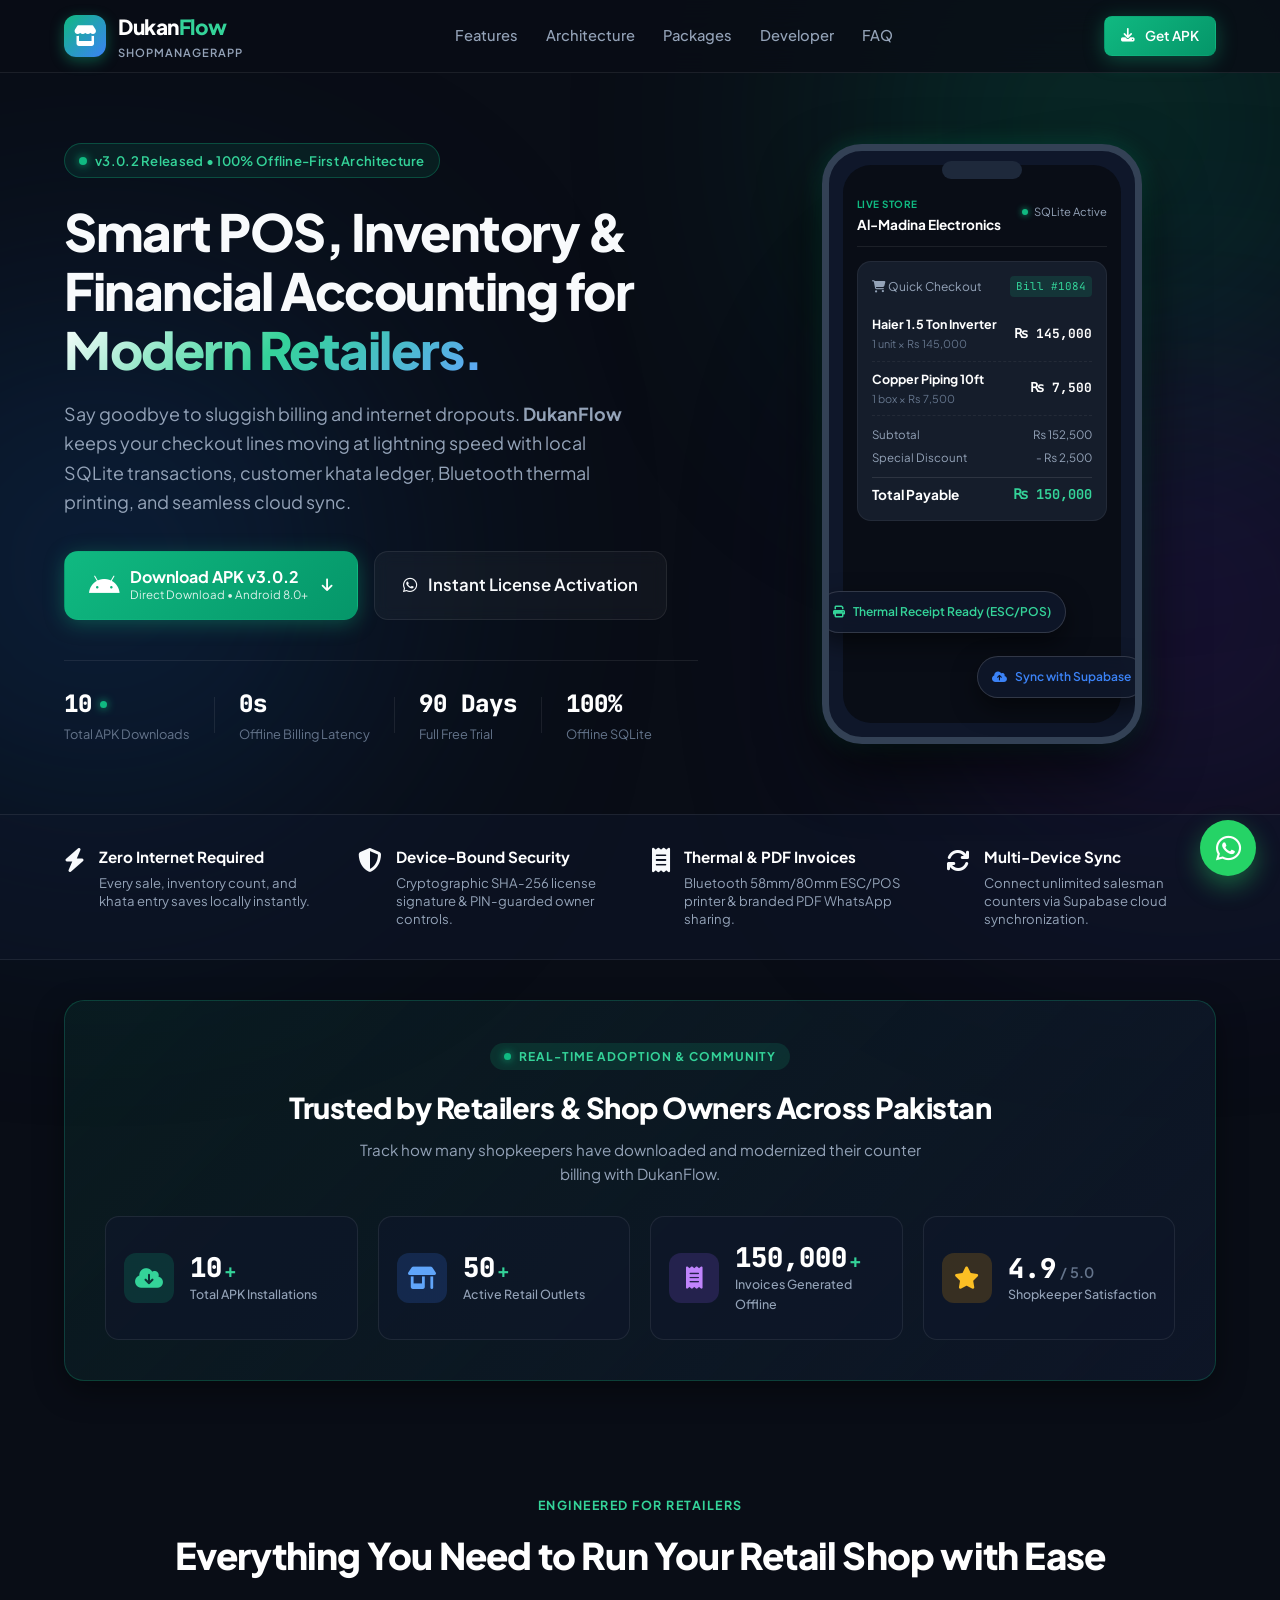
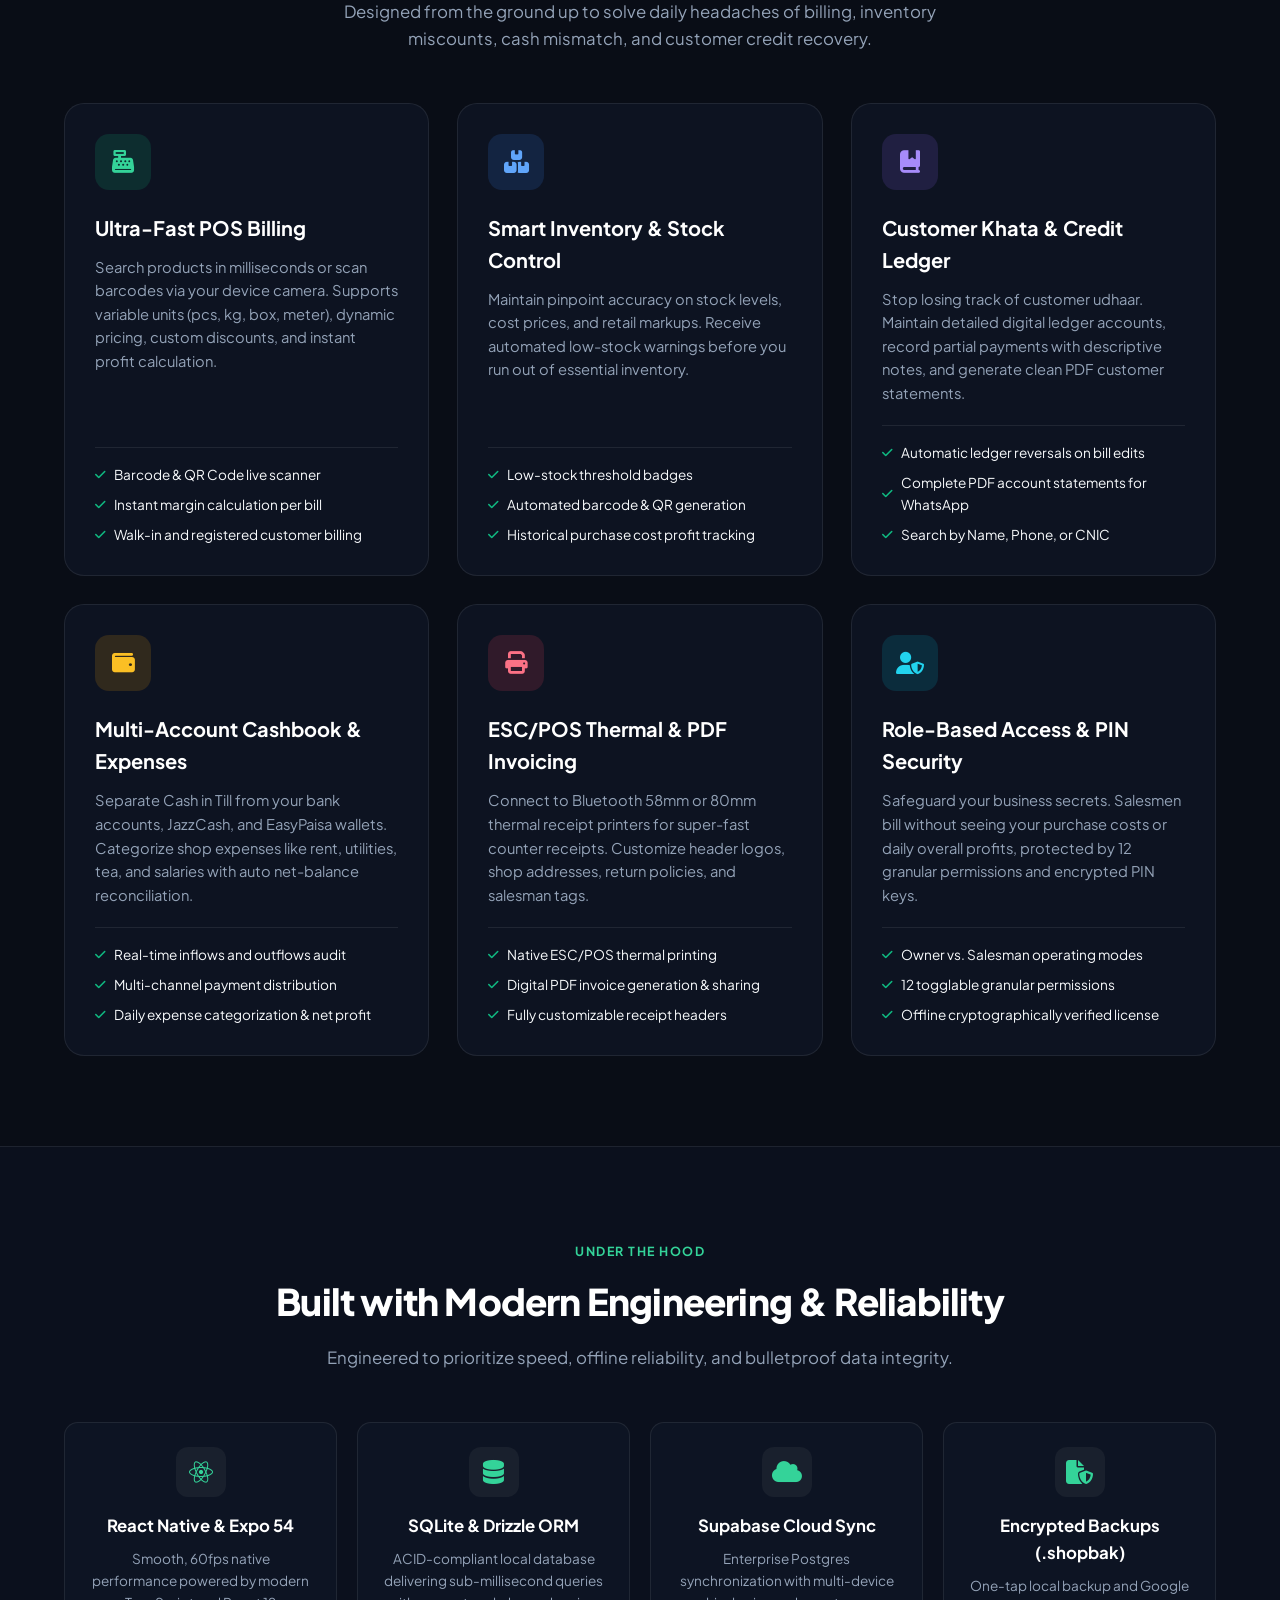
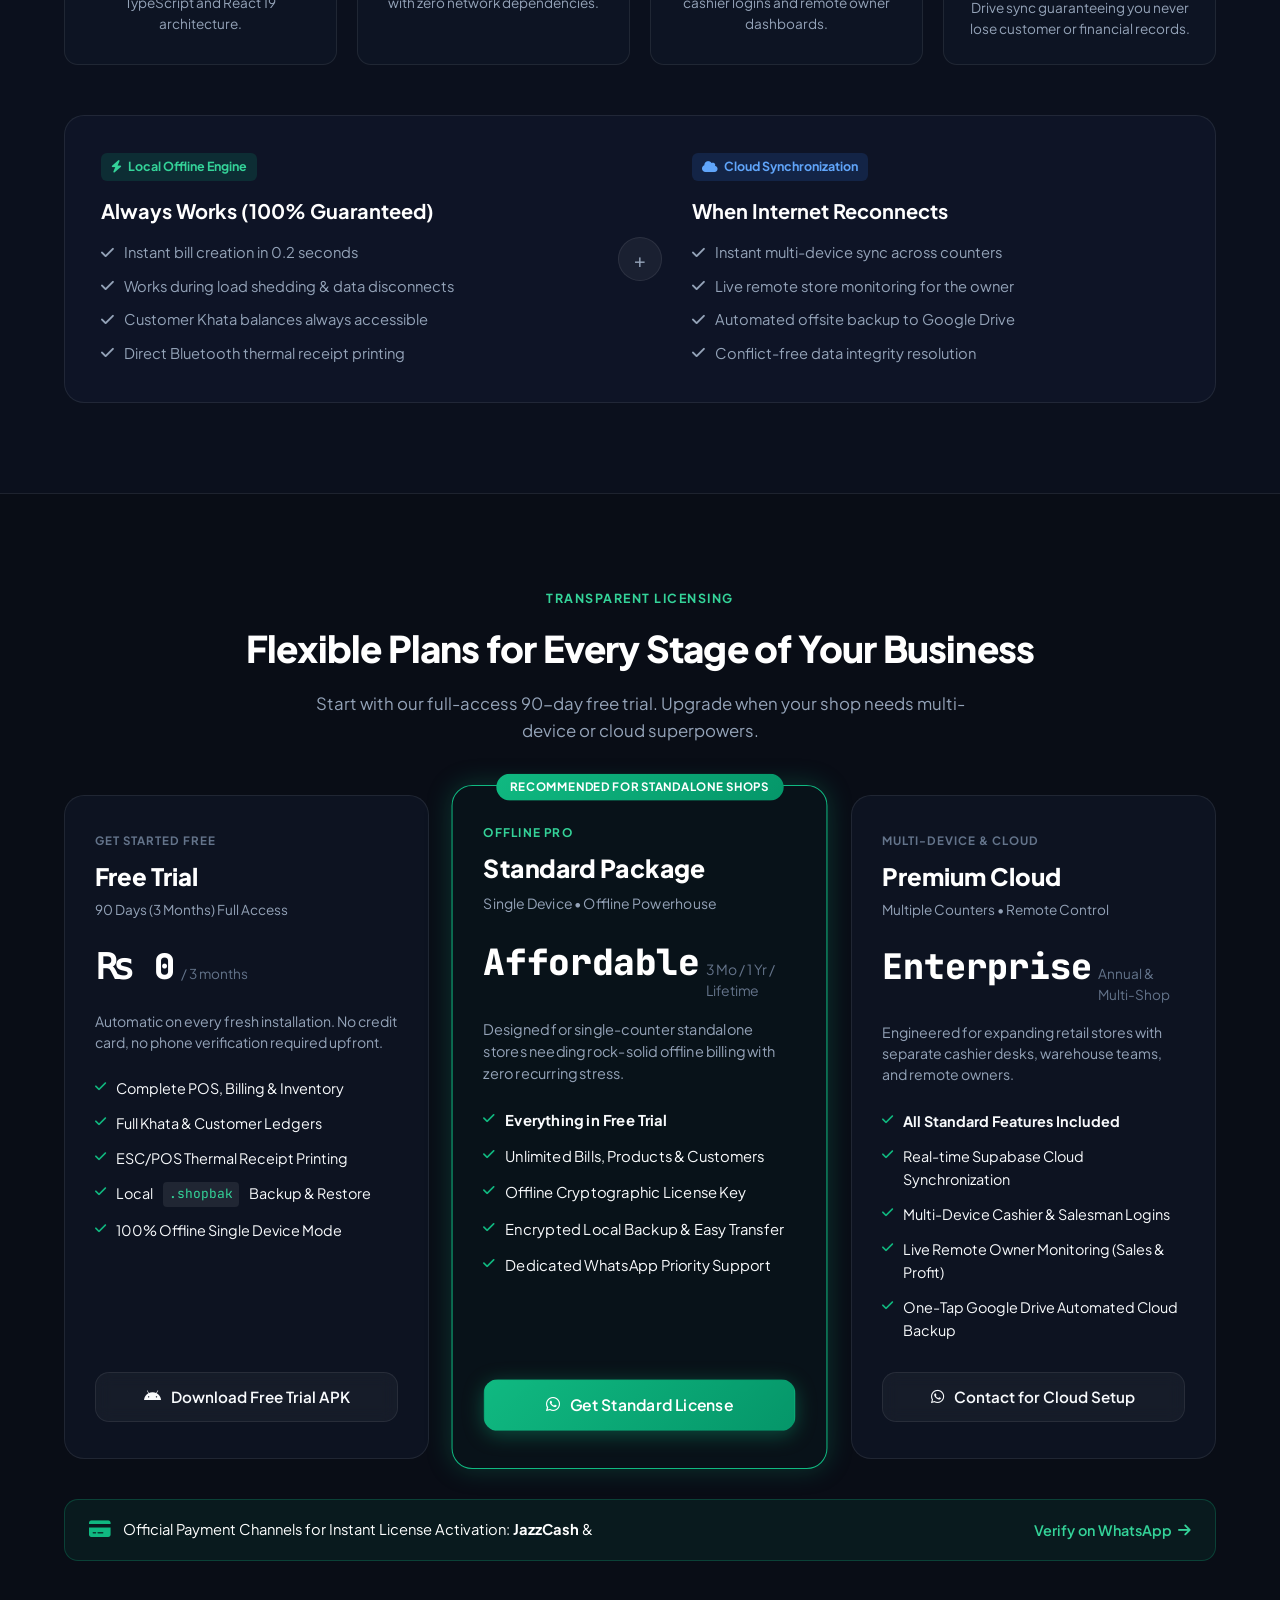
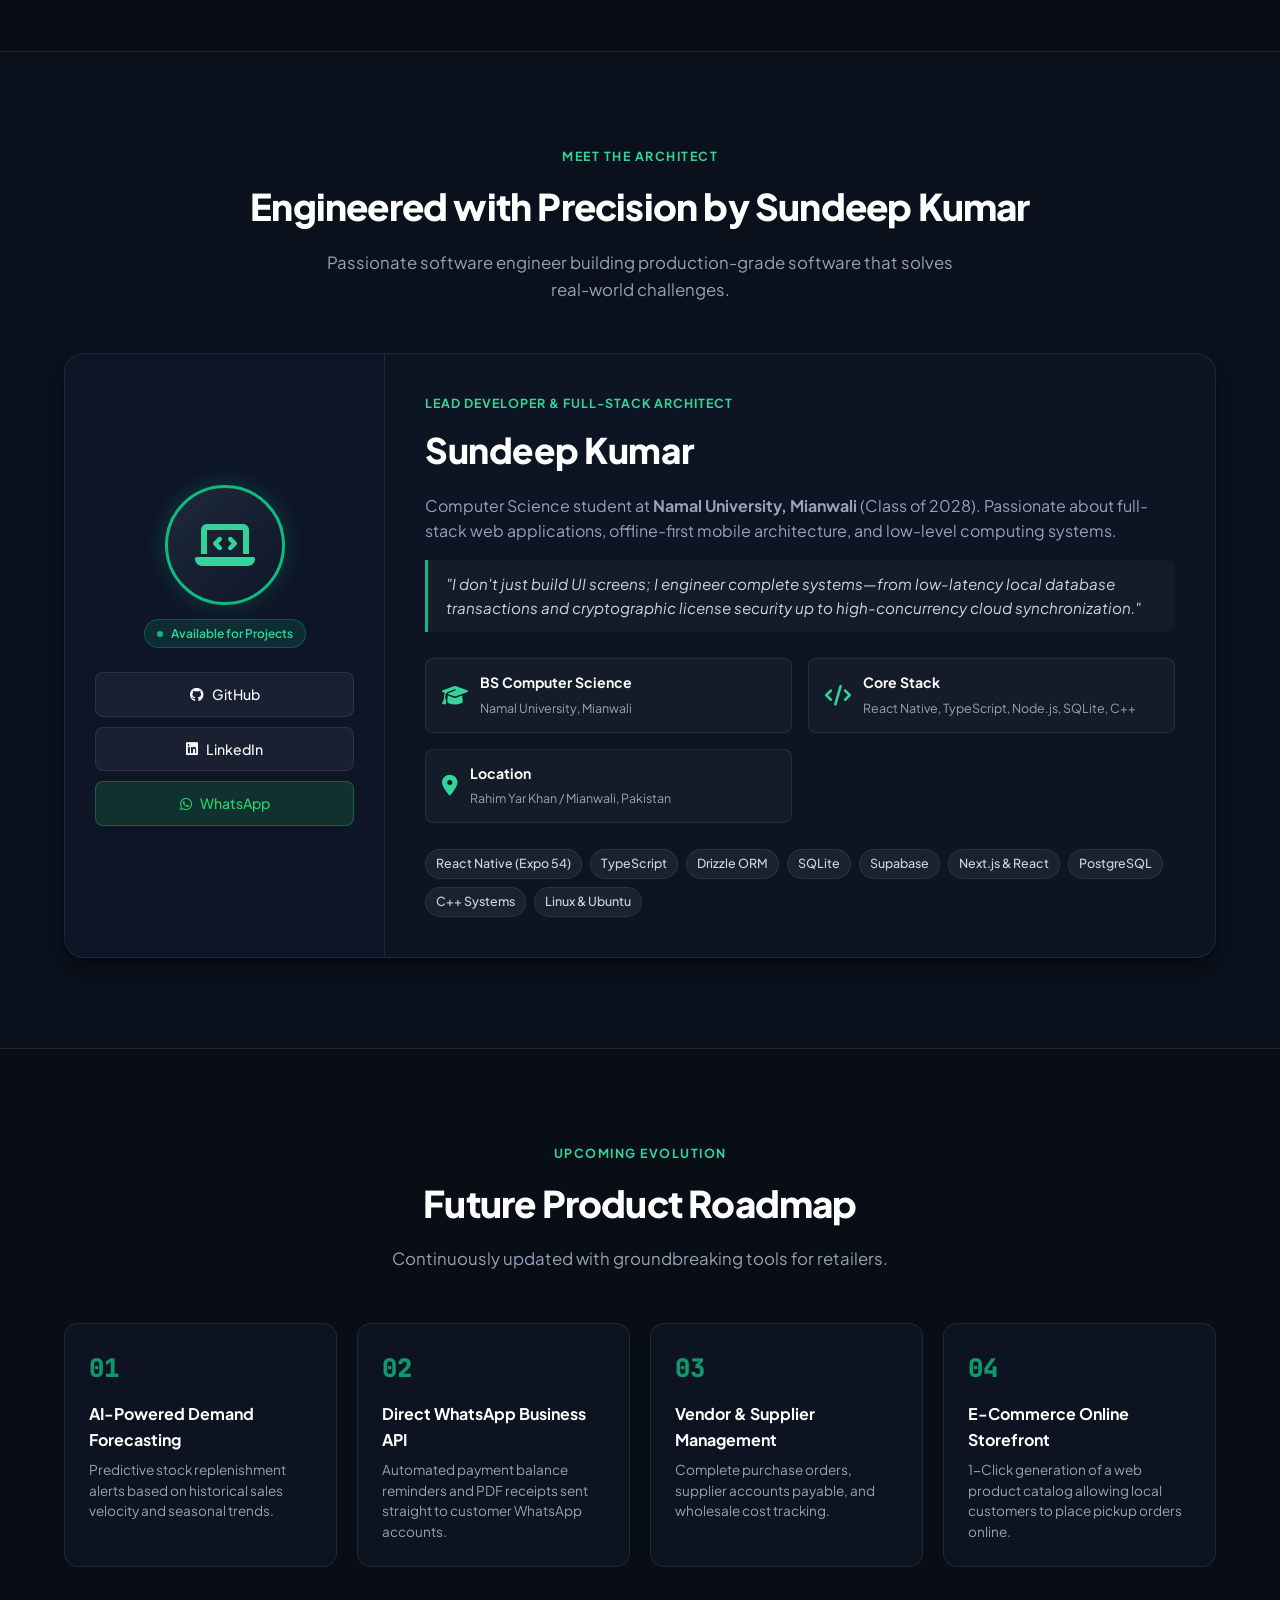
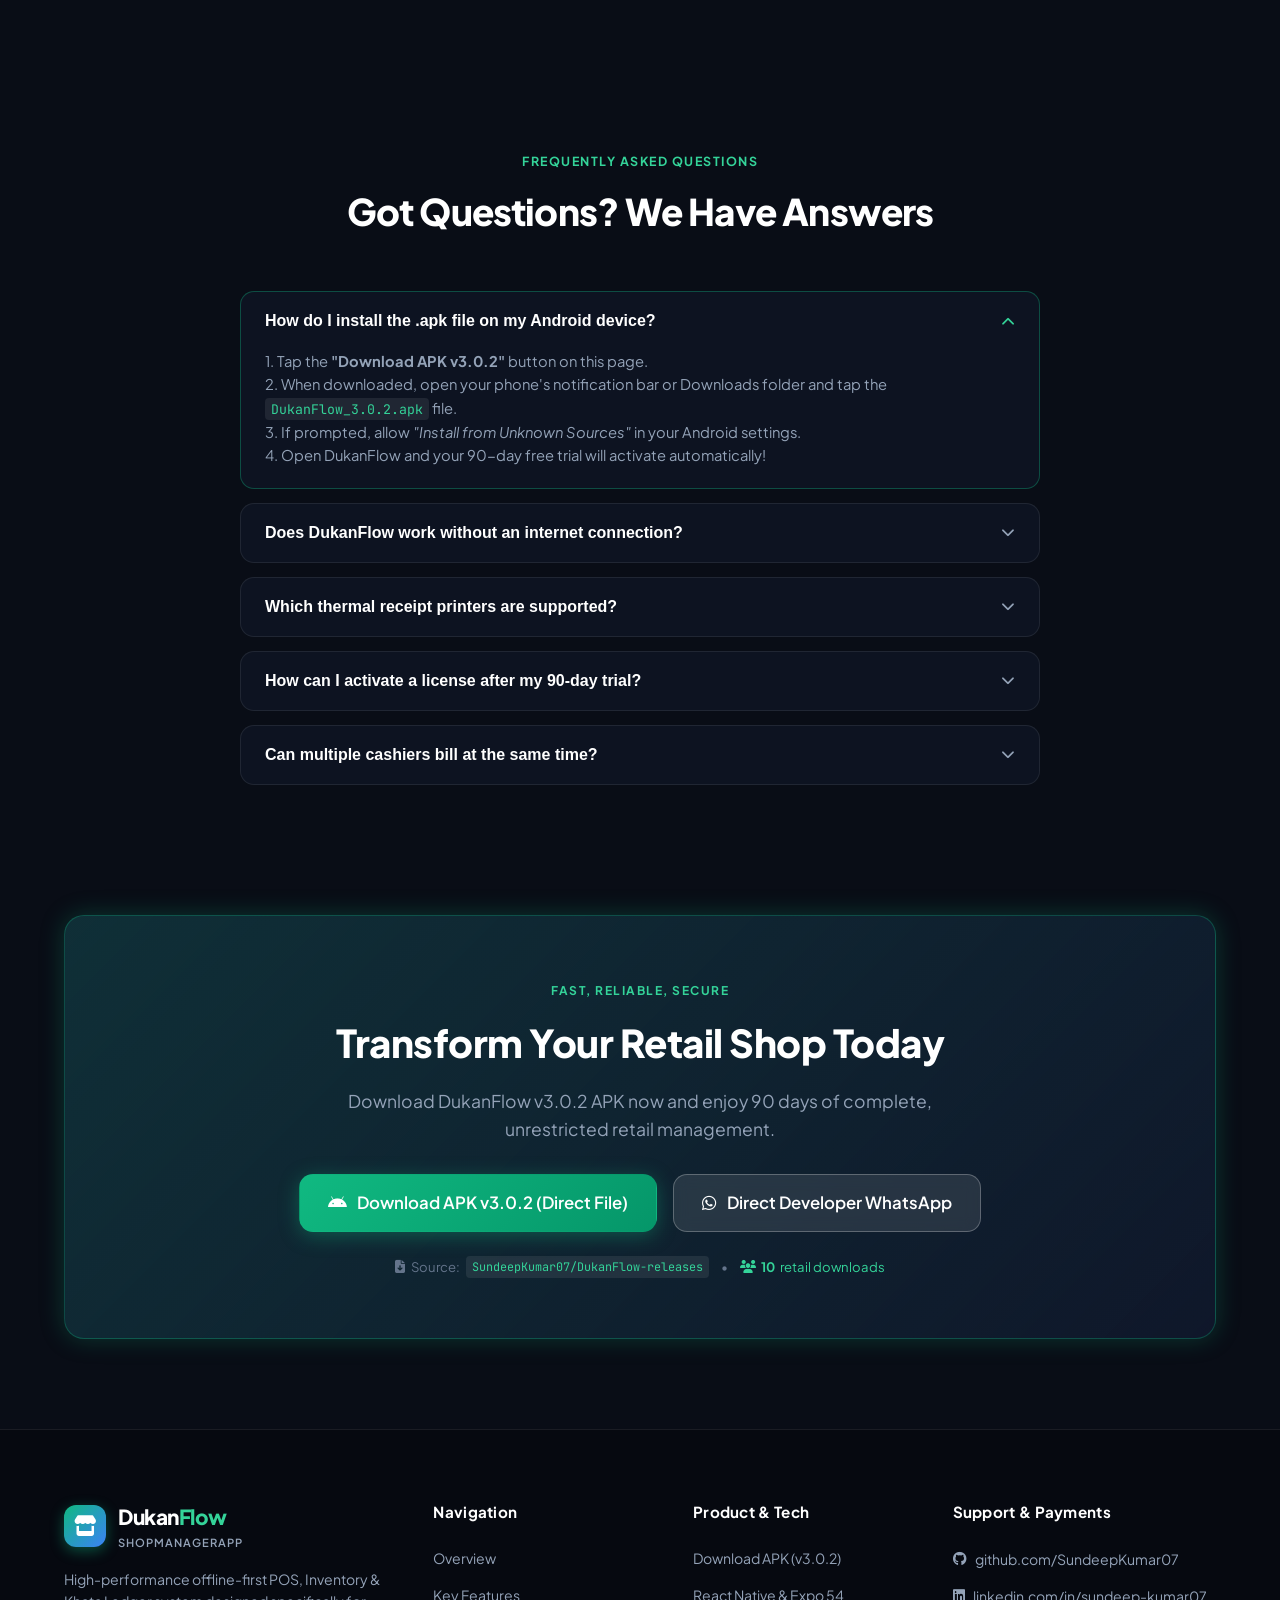
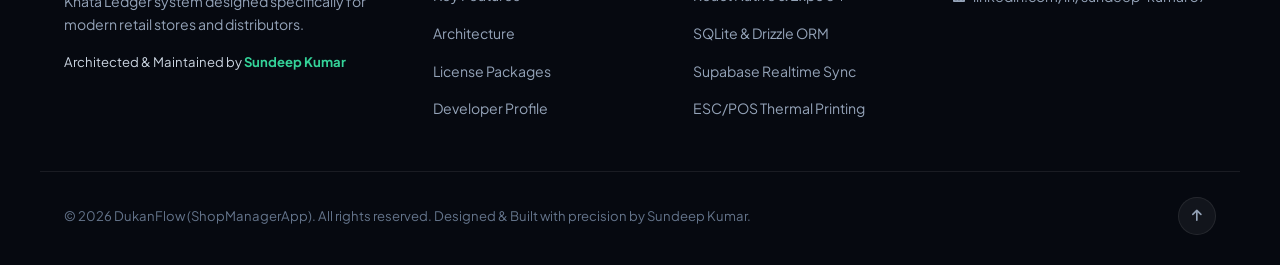
==== commit f7666f97: "version_3.0.2 uploaded" ====
--- a/index.html
+++ b/index.html
@@ -43,16 +43,16 @@
         <a href="#pricing" class="nav-link">Packages</a>
         <a href="#developer" class="nav-link">Developer</a>
         <a href="#faq" class="nav-link">FAQ</a>
-        <a href="https://github.com/SundeepKumar07/DukanFlow-releases/raw/main/download/v1.0/DukanFlow_3.0.1.apk"
-          class="nav-cta btn-apk-nav" download="DukanFlow_3.0.1.apk">
+        <a href="https://github.com/SundeepKumar07/DukanFlow-releases/releases/download/v3.0.2/DukanFlow_3.0.2.apk"
+          class="nav-cta btn-apk-nav" download="DukanFlow_3.0.2.apk">
           <i class="fa-brands fa-android"></i>
           <span>Download APK</span>
         </a>
       </div>
 
       <div class="nav-actions">
-        <a href="https://github.com/SundeepKumar07/DukanFlow-releases/raw/main/download/v1.0/DukanFlow_3.0.1.apk"
-          class="btn btn-primary btn-sm mobile-hide" download="DukanFlow_3.0.1.apk">
+        <a href="https://github.com/SundeepKumar07/DukanFlow-releases/releases/download/v3.0.2/DukanFlow_3.0.2.apk"
+          class="btn btn-primary btn-sm mobile-hide" download="DukanFlow_3.0.2.apk">
           <i class="fa-solid fa-download"></i>
           <span>Get APK</span>
         </a>
@@ -72,7 +72,7 @@
       <div class="hero-content">
         <div class="hero-badge">
           <span class="badge-dot"></span>
-          <span class="badge-text">v3.0.1 Released • 100% Offline-First Architecture</span>
+          <span class="badge-text">v3.0.2 Released • 100% Offline-First Architecture</span>
         </div>
 
         <h1 class="hero-title">
@@ -87,13 +87,13 @@
 
         <!-- Primary Action Buttons -->
         <div class="hero-ctas">
-          <a href="https://github.com/SundeepKumar07/DukanFlow-releases/raw/main/download/v1.0/DukanFlow_3.0.1.apk"
-            class="btn btn-primary btn-lg" id="downloadApkBtn" download="DukanFlow_3.0.1.apk">
+          <a href="https://github.com/SundeepKumar07/DukanFlow-releases/releases/download/v3.0.2/DukanFlow_3.0.2.apk"
+            class="btn btn-primary btn-lg" id="downloadApkBtn" download="DukanFlow_3.0.2.apk">
             <div class="btn-icon">
               <i class="fa-brands fa-android"></i>
             </div>
             <div class="btn-text-group">
-              <span class="btn-main-text">Download APK v3.0.1</span>
+              <span class="btn-main-text">Download APK v3.0.2</span>
               <span class="btn-sub-text">Direct Download • Android 8.0+</span>
             </div>
             <i class="fa-solid fa-arrow-down arrow-indicator"></i>
@@ -496,8 +496,8 @@
             <li><i class="fa-solid fa-check"></i> 100% Offline Single Device Mode</li>
           </ul>
 
-          <a href="https://github.com/SundeepKumar07/DukanFlow-releases/raw/main/download/v1.0/DukanFlow_3.0.1.apk"
-            class="btn btn-outline btn-block" download="DukanFlow_3.0.1.apk">
+          <a href="https://github.com/SundeepKumar07/DukanFlow-releases/releases/download/v3.0.2/DukanFlow_3.0.2.apk"
+            class="btn btn-outline btn-block" download="DukanFlow_3.0.2.apk">
             <i class="fa-brands fa-android"></i>
             <span>Download Free Trial APK</span>
           </a>
@@ -564,7 +564,6 @@
         <div class="pay-text">
           <i class="fa-solid fa-credit-card"></i>
           <span>Official Payment Channels for Instant License Activation: <strong>JazzCash</strong> &amp;
-            <strong>EasyPaisa</strong> (<code>0321-6770416</code>)</span>
         </div>
         <a href="https://wa.me/923216770416" target="_blank" class="pay-link">Verify on WhatsApp <i
             class="fa-solid fa-arrow-right"></i></a>
@@ -645,13 +644,6 @@
                   <span>Rahim Yar Khan / Mianwali, Pakistan</span>
                 </div>
               </div>
-              <div class="highlight-box">
-                <i class="fa-solid fa-phone"></i>
-                <div>
-                  <strong>Direct Line</strong>
-                  <span>+92 321 6770416</span>
-                </div>
-              </div>
             </div>
 
             <!-- Developer's Engineering Philosophy -->
@@ -725,9 +717,9 @@
             <i class="fa-solid fa-chevron-down"></i>
           </button>
           <div class="faq-answer">
-            <p>1. Tap the <strong>"Download APK v3.0.1"</strong> button on this page.<br />
+            <p>1. Tap the <strong>"Download APK v3.0.2"</strong> button on this page.<br />
               2. When downloaded, open your phone's notification bar or Downloads folder and tap the
-              <code>DukanFlow_3.0.1.apk</code> file.<br />
+              <code>DukanFlow_3.0.2.apk</code> file.<br />
               3. If prompted, allow <em>"Install from Unknown Sources"</em> in your Android settings.<br />
               4. Open DukanFlow and your 90-day free trial will activate automatically!
             </p>
@@ -789,12 +781,12 @@
         <div class="banner-content">
           <span class="banner-badge">FAST, RELIABLE, SECURE</span>
           <h2>Transform Your Retail Shop Today</h2>
-          <p>Download DukanFlow v3.0.1 APK now and enjoy 90 days of complete, unrestricted retail management.</p>
+          <p>Download DukanFlow v3.0.2 APK now and enjoy 90 days of complete, unrestricted retail management.</p>
           <div class="banner-actions">
-            <a href="https://github.com/SundeepKumar07/DukanFlow-releases/raw/main/download/v1.0/DukanFlow_3.0.1.apk"
-              class="btn btn-primary btn-lg" download="DukanFlow_3.0.1.apk">
+            <a href="https://github.com/SundeepKumar07/DukanFlow-releases/releases/download/v3.0.2/DukanFlow_3.0.2.apk"
+              class="btn btn-primary btn-lg" download="DukanFlow_3.0.2.apk">
               <i class="fa-brands fa-android"></i>
-              <span>Download APK v3.0.1 (Direct File)</span>
+              <span>Download APK v3.0.2 (Direct File)</span>
             </a>
             <a href="https://wa.me/923216770416?text=Hello%20Sundeep,%20I%20have%20downloaded%20DukanFlow%20and%20need%20assistance!"
               class="btn btn-outline-white btn-lg" target="_blank">
@@ -848,8 +840,8 @@
       <div class="footer-col">
         <h4>Product & Tech</h4>
         <ul>
-          <li><a href="https://github.com/SundeepKumar07/DukanFlow-releases/raw/main/download/v1.0/DukanFlow_3.0.1.apk"
-              download="DukanFlow_3.0.1.apk">Download APK (v3.0.1)</a></li>
+          <li><a href="https://github.com/SundeepKumar07/DukanFlow-releases/releases/download/v3.0.2/DukanFlow_3.0.2.apk"
+              download="DukanFlow_3.0.2.apk">Download APK (v3.0.2)</a></li>
           <li><a href="#architecture">React Native & Expo 54</a></li>
           <li><a href="#architecture">SQLite & Drizzle ORM</a></li>
           <li><a href="#architecture">Supabase Realtime Sync</a></li>
@@ -860,10 +852,6 @@
       <div class="footer-col">
         <h4>Support & Payments</h4>
         <ul>
-          <li><a href="https://wa.me/923216770416" target="_blank"><i class="fa-brands fa-whatsapp"></i> +92 321
-              6770416</a></li>
-          <li><span class="footer-info"><i class="fa-solid fa-money-bill-wave"></i> JazzCash: 0321-6770416</span></li>
-          <li><span class="footer-info"><i class="fa-solid fa-wallet"></i> EasyPaisa: 0321-6770416</span></li>
           <li><a href="https://github.com/SundeepKumar07" target="_blank"><i class="fa-brands fa-github"></i>
               github.com/SundeepKumar07</a></li>
           <li><a href="https://linkedin.com/in/sundeep-kumar07" target="_blank"><i class="fa-brands fa-linkedin"></i>
@@ -892,7 +880,7 @@
   <div class="download-toast" id="downloadToast">
     <div class="toast-icon"><i class="fa-solid fa-circle-check"></i></div>
     <div class="toast-body">
-      <strong>Downloading DukanFlow v3.0.1 APK</strong>
+      <strong>Downloading DukanFlow v3.0.2 APK</strong>
       <p>Check your notifications to complete installation on Android.</p>
     </div>
   </div>
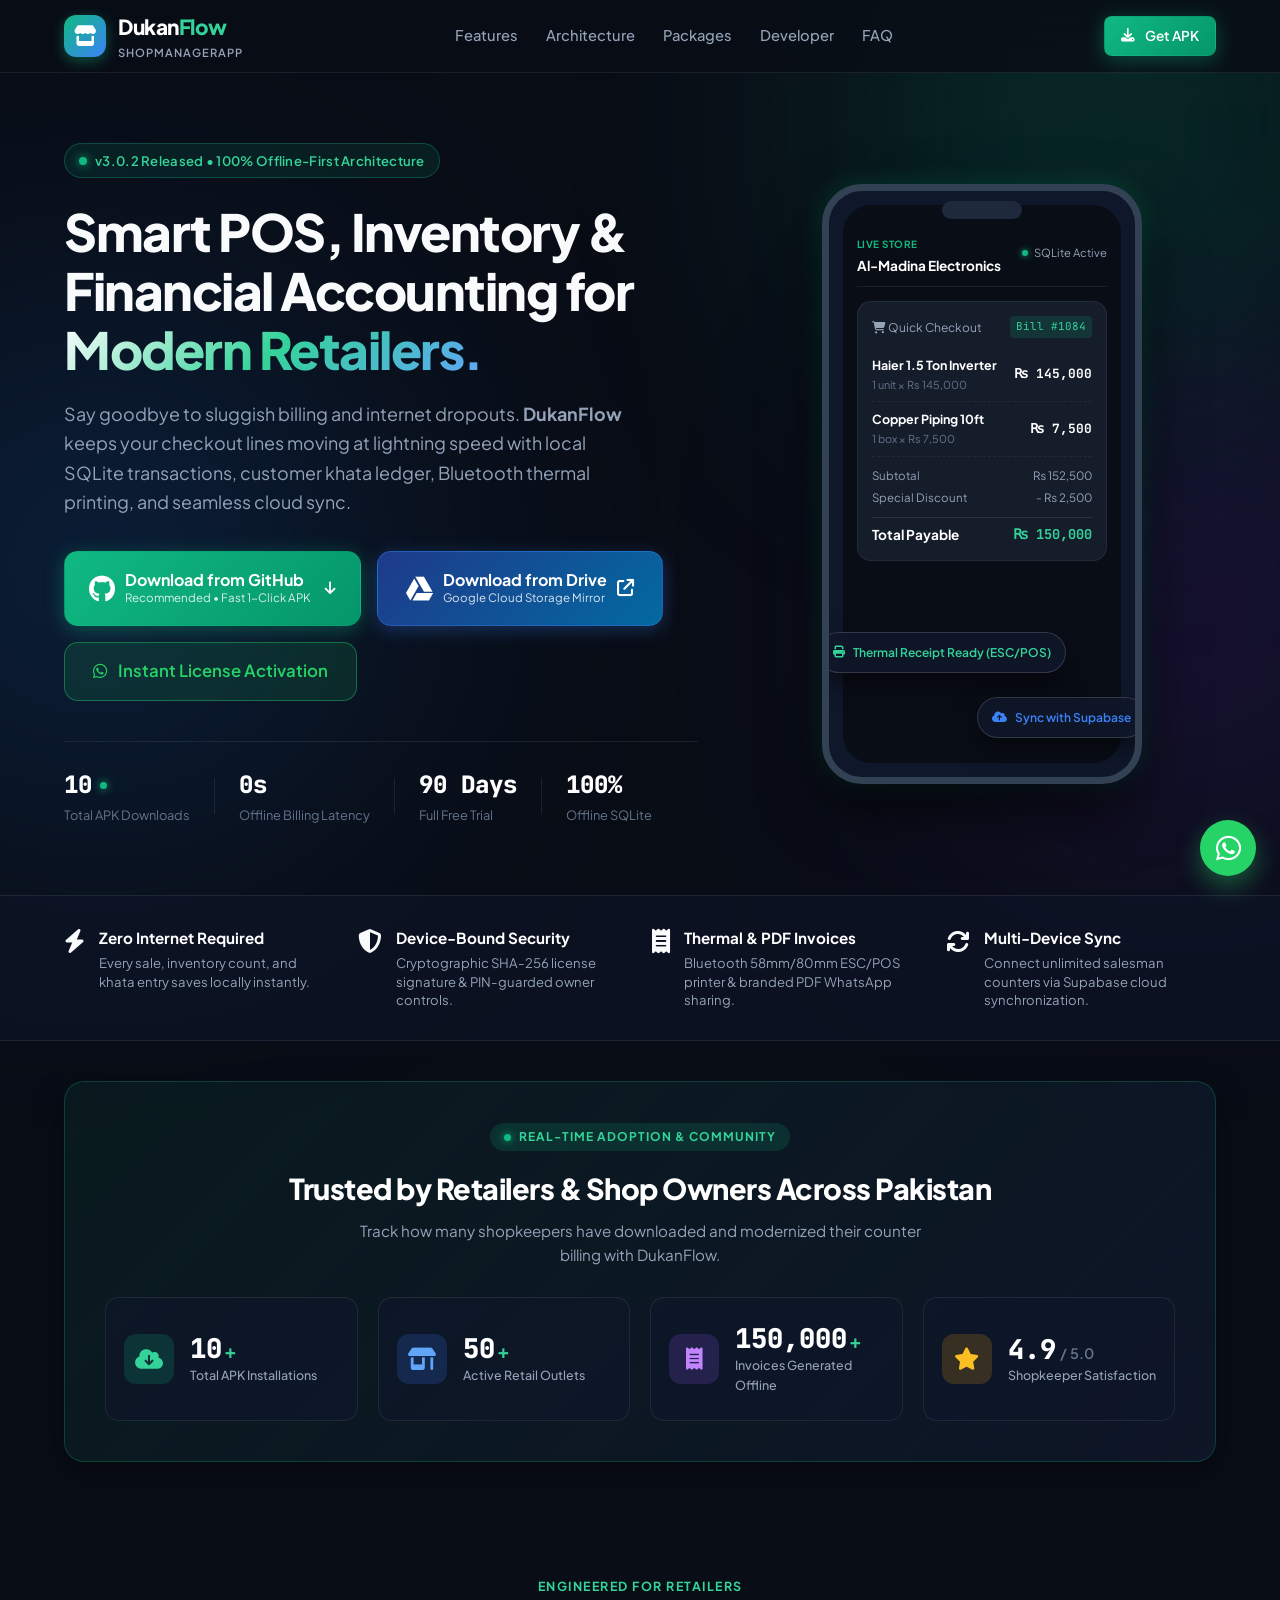
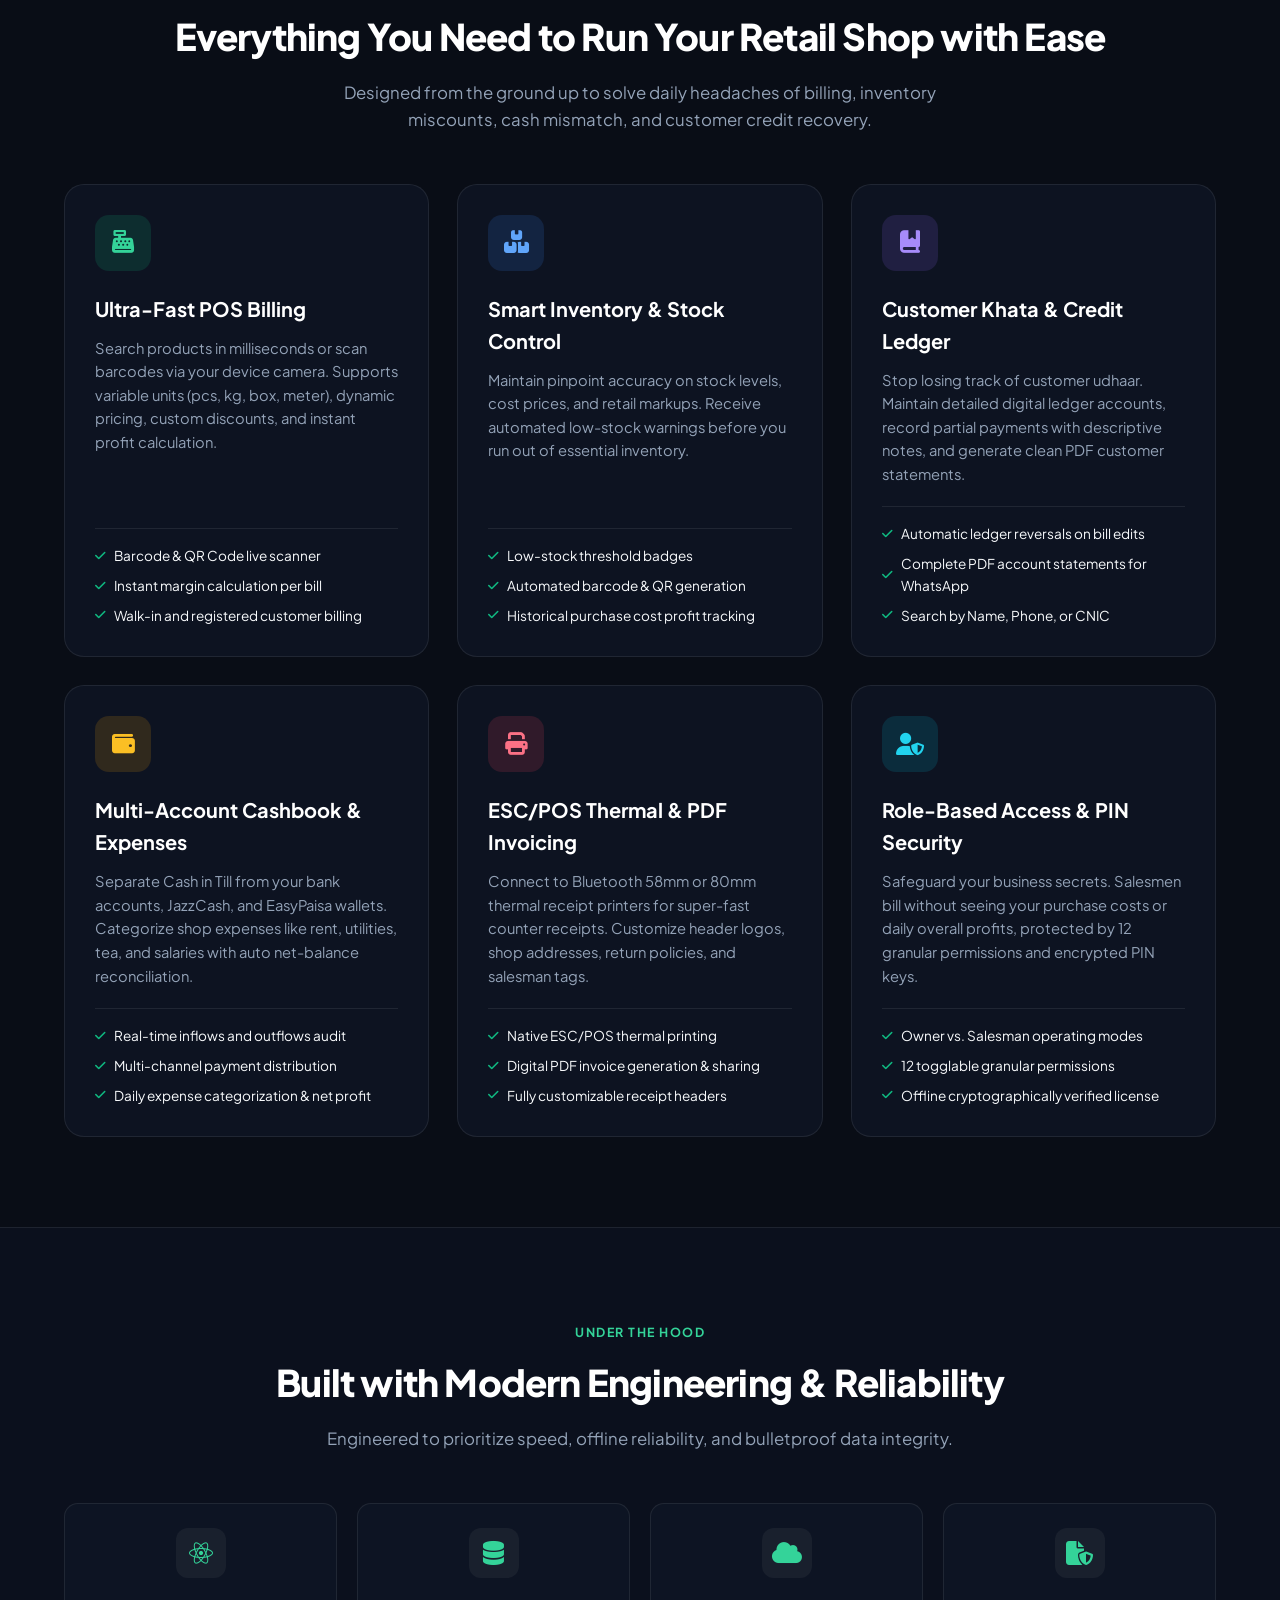
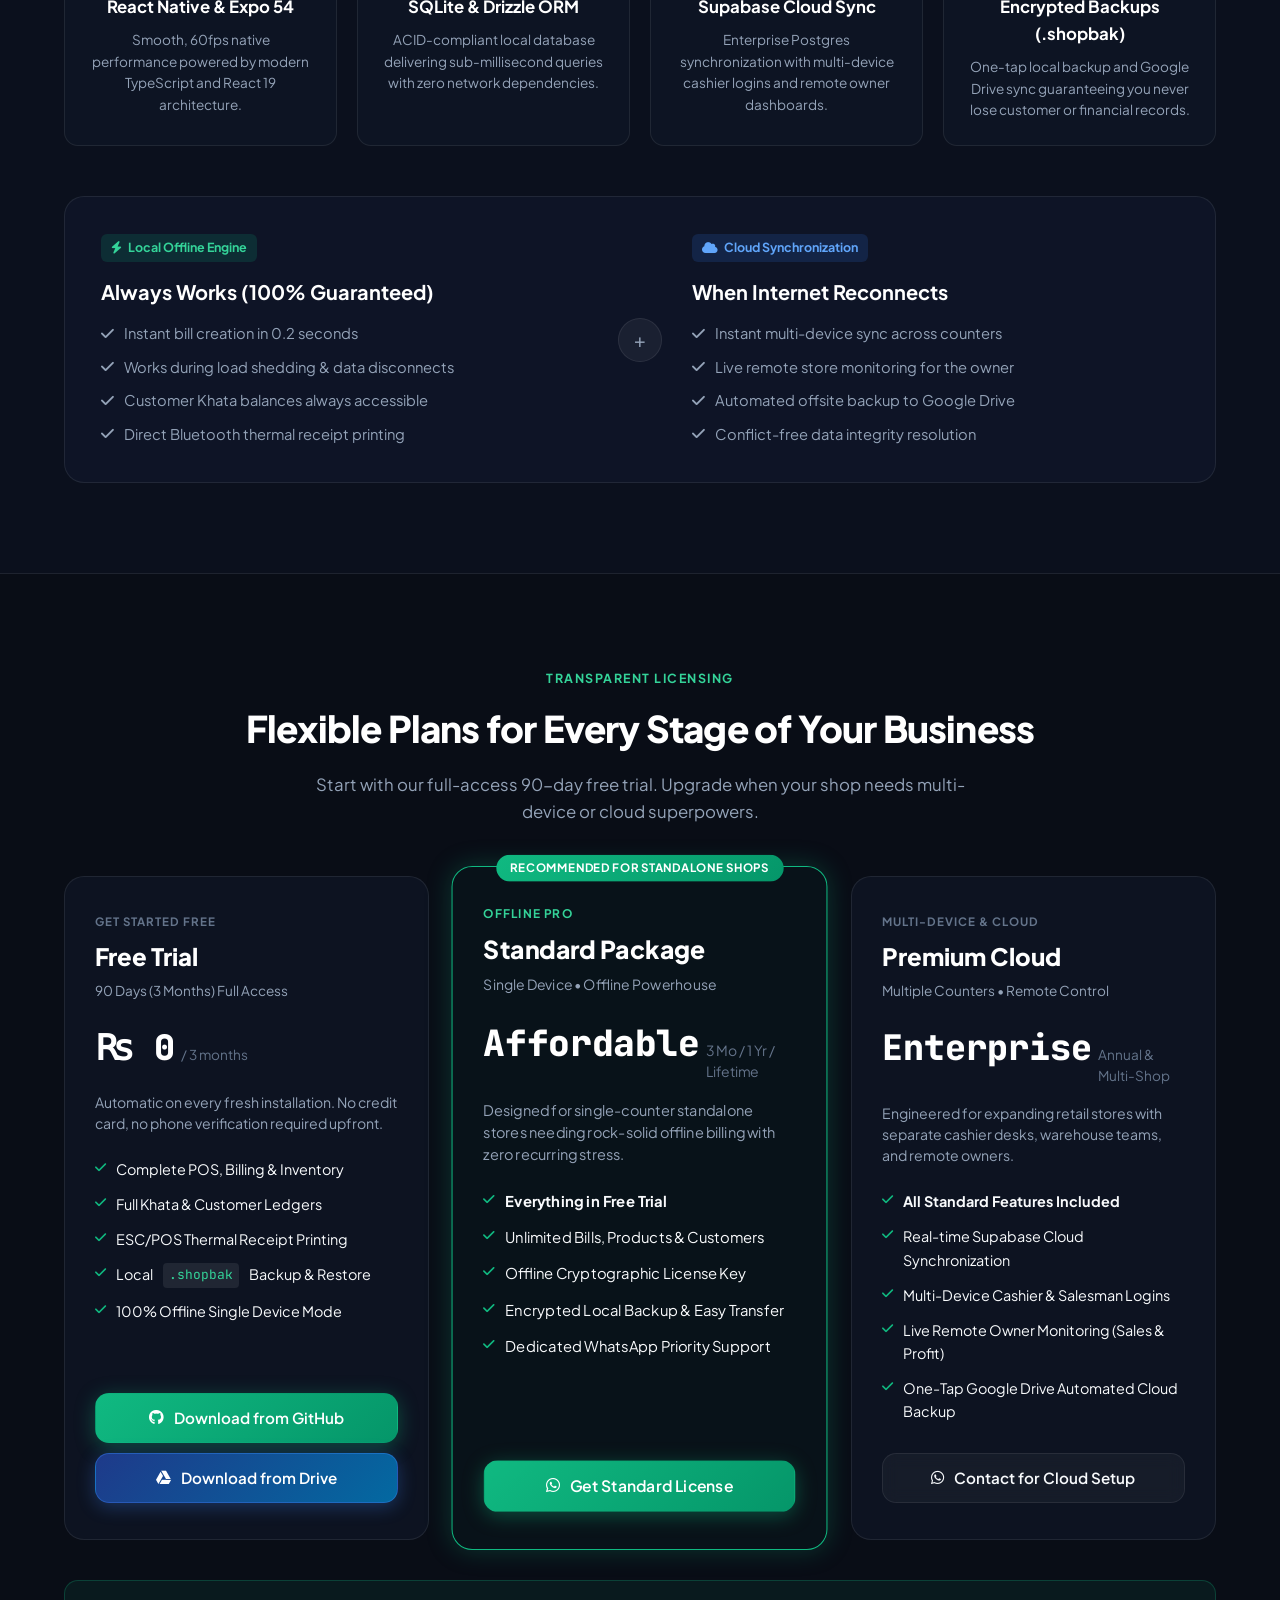
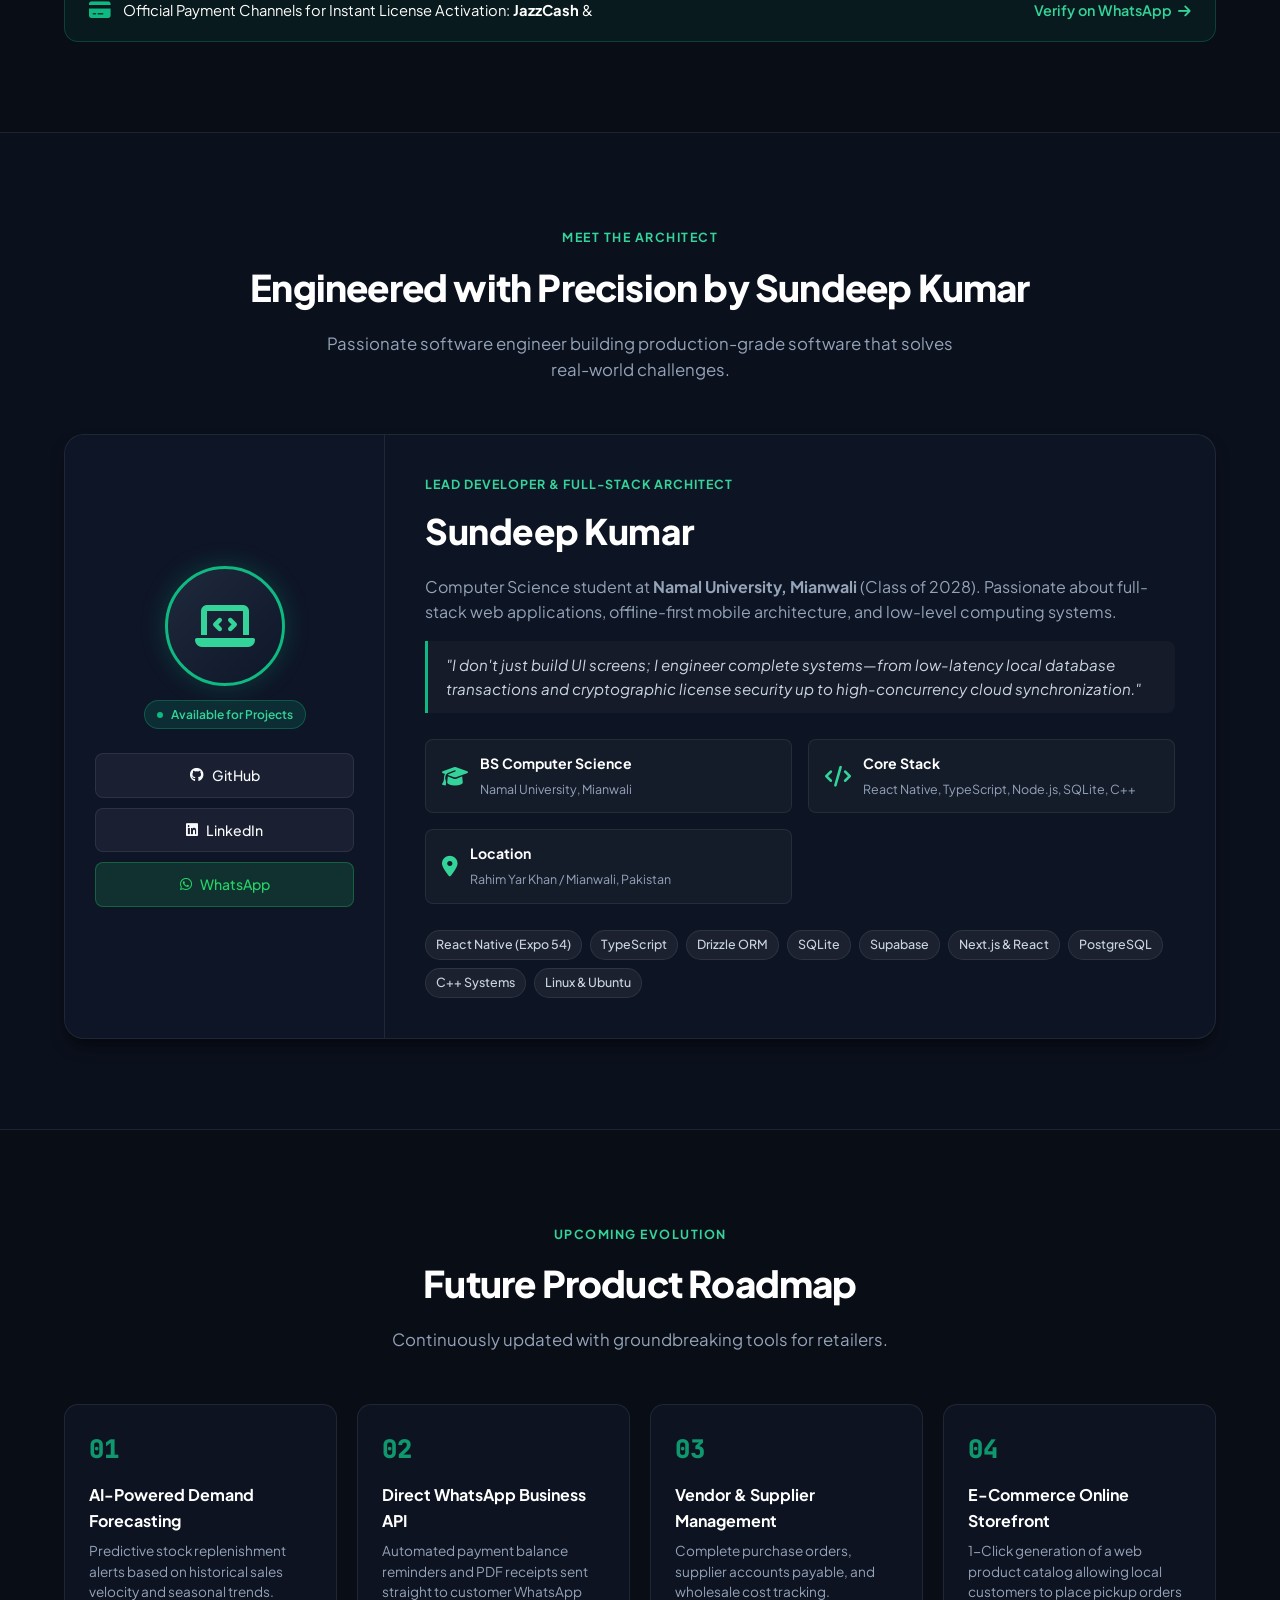
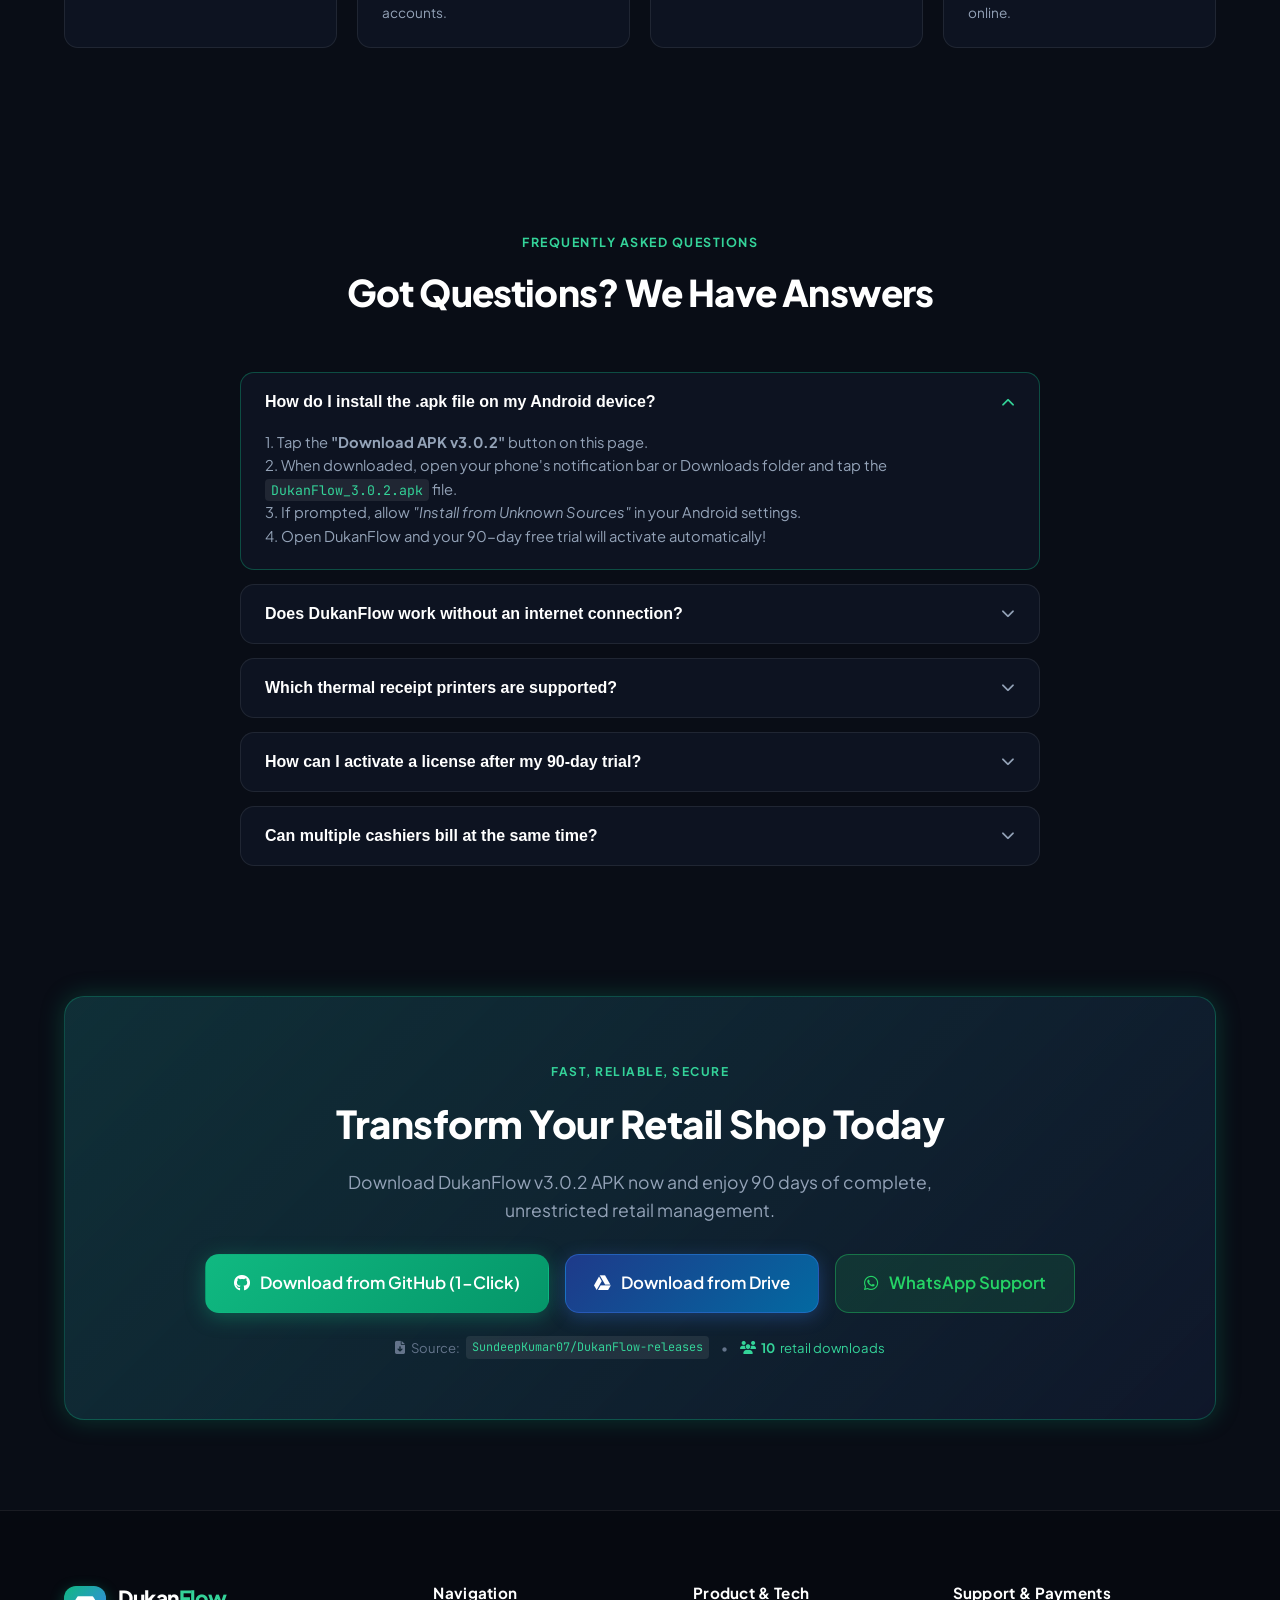
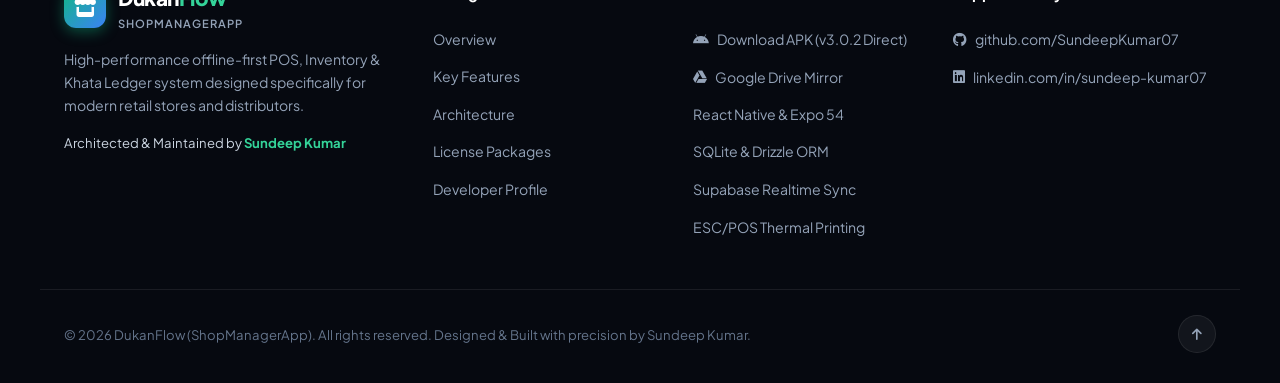
==== commit 50a74342: "resolved downloading isssues" ====
--- a/index.html
+++ b/index.html
@@ -85,23 +85,35 @@
           and seamless cloud sync.
         </p>
 
-        <!-- Primary Action Buttons -->
+        <!-- Primary Action Buttons with clear contrast and source branding -->
         <div class="hero-ctas">
           <a href="https://github.com/SundeepKumar07/DukanFlow-releases/releases/download/v3.0.2/DukanFlow_3.0.2.apk"
             class="btn btn-primary btn-lg" id="downloadApkBtn" download="DukanFlow_3.0.2.apk">
             <div class="btn-icon">
-              <i class="fa-brands fa-android"></i>
+              <i class="fa-brands fa-github"></i>
             </div>
             <div class="btn-text-group">
-              <span class="btn-main-text">Download APK v3.0.2</span>
-              <span class="btn-sub-text">Direct Download • Android 8.0+</span>
+              <span class="btn-main-text">Download from GitHub</span>
+              <span class="btn-sub-text">Recommended • Fast 1-Click APK</span>
             </div>
             <i class="fa-solid fa-arrow-down arrow-indicator"></i>
           </a>
 
+          <a href="https://drive.google.com/file/d/1wBmmLWsWWhEyrjrhOJjdiLg7HYcU4ozD/view?usp=sharing"
+            target="_blank" rel="noopener noreferrer" class="btn btn-drive btn-lg" title="Download from Google Drive Mirror">
+            <div class="btn-icon">
+              <i class="fa-brands fa-google-drive"></i>
+            </div>
+            <div class="btn-text-group">
+              <span class="btn-main-text">Download from Drive</span>
+              <span class="btn-sub-text">Google Cloud Storage Mirror</span>
+            </div>
+            <i class="fa-solid fa-arrow-up-right-from-square"></i>
+          </a>
+
           <a href="https://wa.me/923216770416?text=Hi%20Sundeep,%20I%20am%20interested%20in%20DukanFlow%20(ShopManagerApp)%20and%20would%20like%20a%20license%20key!"
-            target="_blank" rel="noopener noreferrer" class="btn btn-outline btn-lg">
-            <i class="fa-brands fa-whatsapp text-success"></i>
+            target="_blank" rel="noopener noreferrer" class="btn btn-whatsapp-cta btn-lg">
+            <i class="fa-brands fa-whatsapp"></i>
             <span>Instant License Activation</span>
           </a>
         </div>
@@ -496,11 +508,18 @@
             <li><i class="fa-solid fa-check"></i> 100% Offline Single Device Mode</li>
           </ul>
 
-          <a href="https://github.com/SundeepKumar07/DukanFlow-releases/releases/download/v3.0.2/DukanFlow_3.0.2.apk"
-            class="btn btn-outline btn-block" download="DukanFlow_3.0.2.apk">
-            <i class="fa-brands fa-android"></i>
-            <span>Download Free Trial APK</span>
-          </a>
+          <div class="tier-buttons-stack">
+            <a href="https://github.com/SundeepKumar07/DukanFlow-releases/releases/download/v3.0.2/DukanFlow_3.0.2.apk"
+              class="btn btn-primary btn-block" download="DukanFlow_3.0.2.apk">
+              <i class="fa-brands fa-github"></i>
+              <span>Download from GitHub</span>
+            </a>
+            <a href="https://drive.google.com/file/d/1wBmmLWsWWhEyrjrhOJjdiLg7HYcU4ozD/view?usp=sharing"
+              target="_blank" rel="noopener noreferrer" class="btn btn-drive btn-block">
+              <i class="fa-brands fa-google-drive"></i>
+              <span>Download from Drive</span>
+            </a>
+          </div>
         </div>
 
         <!-- Plan 2: Standard (Popular) -->
@@ -785,13 +804,18 @@
           <div class="banner-actions">
             <a href="https://github.com/SundeepKumar07/DukanFlow-releases/releases/download/v3.0.2/DukanFlow_3.0.2.apk"
               class="btn btn-primary btn-lg" download="DukanFlow_3.0.2.apk">
-              <i class="fa-brands fa-android"></i>
-              <span>Download APK v3.0.2 (Direct File)</span>
+              <i class="fa-brands fa-github"></i>
+              <span>Download from GitHub (1-Click)</span>
+            </a>
+            <a href="https://drive.google.com/file/d/1wBmmLWsWWhEyrjrhOJjdiLg7HYcU4ozD/view?usp=sharing"
+              class="btn btn-drive btn-lg" target="_blank" rel="noopener noreferrer">
+              <i class="fa-brands fa-google-drive"></i>
+              <span>Download from Drive</span>
             </a>
             <a href="https://wa.me/923216770416?text=Hello%20Sundeep,%20I%20have%20downloaded%20DukanFlow%20and%20need%20assistance!"
-              class="btn btn-outline-white btn-lg" target="_blank">
+              class="btn btn-whatsapp-cta btn-lg" target="_blank">
               <i class="fa-brands fa-whatsapp"></i>
-              <span>Direct Developer WhatsApp</span>
+              <span>WhatsApp Support</span>
             </a>
           </div>
           <div class="file-path-hint">
@@ -841,7 +865,9 @@
         <h4>Product & Tech</h4>
         <ul>
           <li><a href="https://github.com/SundeepKumar07/DukanFlow-releases/releases/download/v3.0.2/DukanFlow_3.0.2.apk"
-              download="DukanFlow_3.0.2.apk">Download APK (v3.0.2)</a></li>
+              download="DukanFlow_3.0.2.apk"><i class="fa-brands fa-android"></i> Download APK (v3.0.2 Direct)</a></li>
+          <li><a href="https://drive.google.com/file/d/1wBmmLWsWWhEyrjrhOJjdiLg7HYcU4ozD/view?usp=sharing"
+              target="_blank" rel="noopener noreferrer"><i class="fa-brands fa-google-drive"></i> Google Drive Mirror</a></li>
           <li><a href="#architecture">React Native & Expo 54</a></li>
           <li><a href="#architecture">SQLite & Drizzle ORM</a></li>
           <li><a href="#architecture">Supabase Realtime Sync</a></li>
--- a/style.css
+++ b/style.css
@@ -143,6 +143,48 @@
   transform: translateY(-2px);
   box-shadow: 0 6px 25px rgba(16, 185, 129, 0.5);
   background: linear-gradient(135deg, var(--accent-emerald-light), var(--accent-emerald));
+}
+
+/* HIGH-CONTRAST DEDICATED BRAND BUTTONS */
+.btn-github {
+  background: linear-gradient(135deg, #24292f, #0f1419);
+  color: #ffffff;
+  border: 1px solid rgba(255, 255, 255, 0.2);
+  box-shadow: 0 4px 18px rgba(0, 0, 0, 0.4);
+}
+
+.btn-github:hover {
+  background: linear-gradient(135deg, #333a42, #1b2128);
+  border-color: rgba(255, 255, 255, 0.4);
+  transform: translateY(-2px);
+  box-shadow: 0 6px 22px rgba(255, 255, 255, 0.15);
+}
+
+.btn-drive {
+  background: linear-gradient(135deg, #1e3a8a, #0369a1);
+  color: #ffffff;
+  border: 1px solid rgba(59, 130, 246, 0.4);
+  box-shadow: 0 4px 18px rgba(59, 130, 246, 0.3);
+}
+
+.btn-drive:hover {
+  background: linear-gradient(135deg, #2563eb, #0284c7);
+  border-color: rgba(96, 165, 250, 0.7);
+  transform: translateY(-2px);
+  box-shadow: 0 6px 22px rgba(59, 130, 246, 0.5);
+}
+
+.btn-whatsapp-cta {
+  background: rgba(37, 211, 102, 0.12);
+  border: 1px solid rgba(37, 211, 102, 0.4);
+  color: #25d366;
+}
+
+.btn-whatsapp-cta:hover {
+  background: #25d366;
+  color: #ffffff;
+  transform: translateY(-2px);
+  box-shadow: 0 6px 20px rgba(37, 211, 102, 0.35);
 }
 
 .btn-outline {
@@ -1233,6 +1275,28 @@
   gap: 12px;
   margin-bottom: 30px;
   flex-grow: 1;
+}
+
+.tier-buttons-stack {
+  display: flex;
+  flex-direction: column;
+  gap: 10px;
+}
+
+.tier-mirror-link {
+  display: inline-flex;
+  align-items: center;
+  justify-content: center;
+  gap: 6px;
+  font-size: 0.8rem;
+  color: var(--text-dim);
+  margin-top: 10px;
+  text-decoration: underline;
+  transition: color 0.2s ease;
+}
+
+.tier-mirror-link:hover {
+  color: var(--accent-emerald-light);
 }
 
 .tier-features li {
@@ -1903,45 +1967,79 @@
     height: 64px;
   }
 
+  .brand-logo {
+    gap: 10px;
+  }
+
+  .logo-icon {
+    width: 36px;
+    height: 36px;
+    font-size: 1.1rem;
+    border-radius: 10px;
+  }
+
+  .logo-title {
+    font-size: 1.15rem;
+  }
+
   .hero-section {
-    padding-top: 25px;
-    padding-bottom: 40px;
-    gap: 35px;
+    padding-top: 20px;
+    padding-bottom: 35px;
+    gap: 25px;
   }
 
   .hero-badge {
-    margin-bottom: 18px;
+    margin-bottom: 14px;
     max-width: 100%;
-    font-size: 0.75rem;
+    font-size: 0.72rem;
+    padding: 5px 12px;
   }
 
   .hero-title {
-    font-size: 2rem;
-    line-height: 1.2;
+    font-size: 1.85rem;
+    line-height: 1.22;
     letter-spacing: -0.5px;
   }
 
   .hero-subtitle {
-    font-size: 0.95rem;
-    line-height: 1.55;
-    margin-bottom: 24px;
+    font-size: 0.92rem;
+    line-height: 1.5;
+    margin-bottom: 22px;
   }
 
   .hero-ctas {
     flex-direction: column;
     width: 100%;
-    gap: 12px;
+    gap: 10px;
+    margin-bottom: 25px;
   }
 
   .hero-ctas .btn {
     width: 100%;
+    padding: 14px 18px;
+    justify-content: flex-start;
+  }
+
+  .hero-ctas .btn .btn-icon {
+    font-size: 1.5rem;
+    min-width: 30px;
+    display: flex;
+    justify-content: center;
+  }
+
+  .hero-ctas .btn .btn-text-group {
+    flex-grow: 1;
+  }
+
+  .hero-ctas .btn-whatsapp-cta {
+    justify-content: center;
   }
 
   .hero-stats {
     display: grid;
     grid-template-columns: repeat(2, 1fr);
-    gap: 14px;
-    padding-top: 20px;
+    gap: 10px;
+    padding-top: 18px;
   }
 
   .stat-divider {
@@ -1950,32 +2048,45 @@
 
   .stat-item {
     align-items: center;
-    background: rgba(255, 255, 255, 0.02);
+    background: rgba(255, 255, 255, 0.03);
     border: 1px solid var(--border-color);
     padding: 10px 8px;
     border-radius: var(--radius-sm);
   }
 
   .stat-number {
-    font-size: 1.25rem;
+    font-size: 1.2rem;
   }
 
   .phone-frame {
     width: 100%;
-    max-width: 310px;
+    max-width: 320px;
     height: auto;
-    min-height: 520px;
-    border-width: 5px;
-    border-radius: 32px;
+    min-height: auto;
+    border-width: 4px;
+    border-radius: 28px;
+    padding: 10px;
+    box-shadow: 0 15px 35px rgba(0, 0, 0, 0.6);
+  }
+
+  .phone-screen {
+    padding: 16px 12px 14px;
+    border-radius: 20px;
+    gap: 10px;
+  }
+
+  .app-card {
     padding: 10px;
   }
 
   .floating-pill {
     position: static;
-    margin-top: 10px;
+    margin-top: 8px;
     animation: none;
     width: 100%;
     justify-content: center;
+    padding: 8px 12px;
+    font-size: 0.72rem;
   }
 
   .pill-printer,
@@ -1986,15 +2097,22 @@
   }
 
   .section-header {
-    margin-bottom: 35px;
+    margin-bottom: 28px;
+  }
+
+  .section-tag {
+    font-size: 0.7rem;
+    letter-spacing: 1px;
   }
 
   .section-title {
-    font-size: 1.6rem;
+    font-size: 1.5rem;
+    line-height: 1.25;
   }
 
   .section-desc {
-    font-size: 0.92rem;
+    font-size: 0.88rem;
+    line-height: 1.5;
   }
 
   .features-section,
@@ -2002,7 +2120,7 @@
   .faq-section,
   .roadmap-section,
   .developer-section {
-    padding: 55px 16px;
+    padding: 45px 16px;
   }
 
   .nav-links {
@@ -2018,8 +2136,8 @@
     border-bottom: 1px solid var(--border-color);
     flex-direction: column;
     align-items: stretch;
-    padding: 24px 20px 40px;
-    gap: 16px;
+    padding: 20px 20px 40px;
+    gap: 14px;
     transform: translateY(-120%);
     transition: transform 0.3s ease;
   }
@@ -2029,9 +2147,9 @@
   }
 
   .nav-link {
-    font-size: 1.1rem;
-    padding: 10px 0;
-    border-bottom: 1px solid rgba(255, 255, 255, 0.05);
+    font-size: 1.05rem;
+    padding: 12px 0;
+    border-bottom: 1px solid rgba(255, 255, 255, 0.06);
   }
 
   .nav-cta.btn-apk-nav {
@@ -2039,7 +2157,7 @@
     width: 100%;
     margin-top: 14px;
     padding: 14px;
-    font-size: 1rem;
+    font-size: 0.95rem;
   }
 
   .mobile-hide {
@@ -2052,11 +2170,33 @@
 
   .features-grid {
     grid-template-columns: 1fr;
-    gap: 18px;
+    gap: 16px;
   }
 
   .feature-card {
-    padding: 22px;
+    padding: 20px 18px;
+    border-radius: var(--radius-md);
+  }
+
+  .feature-icon-box {
+    width: 46px;
+    height: 46px;
+    font-size: 1.2rem;
+    margin-bottom: 14px;
+  }
+
+  .feature-title {
+    font-size: 1.15rem;
+    margin-bottom: 8px;
+  }
+
+  .feature-text {
+    font-size: 0.88rem;
+    margin-bottom: 14px;
+  }
+
+  .trust-strip {
+    padding: 22px 0;
   }
 
   .trust-grid {
@@ -2066,41 +2206,71 @@
 
   .stats-banner-card {
     padding: 24px 16px;
+    border-radius: var(--radius-md);
   }
 
   .stats-headline {
-    font-size: 1.35rem;
+    font-size: 1.3rem;
+  }
+
+  .stats-subline {
+    font-size: 0.88rem;
+    margin-bottom: 20px;
   }
 
   .stats-highlight-grid {
     grid-template-columns: 1fr;
-    gap: 12px;
+    gap: 10px;
   }
 
   .stat-box-large {
-    padding: 16px;
+    padding: 14px;
+  }
+
+  .arch-section {
+    padding: 45px 0;
   }
 
   .arch-cards-wrapper {
     grid-template-columns: 1fr;
-    gap: 14px;
+    gap: 12px;
+    margin-bottom: 30px;
+  }
+
+  .arch-card {
+    padding: 18px;
   }
 
   .comparison-box {
     grid-template-columns: 1fr;
-    padding: 22px 16px;
-    gap: 20px;
+    padding: 20px 16px;
+    gap: 18px;
     text-align: left;
   }
 
   .comp-col ul li {
     justify-content: flex-start;
+    font-size: 0.88rem;
   }
 
   .comp-divider {
     display: none;
   }
 
+  .dev-card {
+    border-radius: var(--radius-md);
+  }
+
+  .dev-avatar-col {
+    padding: 28px 18px;
+  }
+
+  .dev-avatar-placeholder {
+    width: 90px;
+    height: 90px;
+    font-size: 2.2rem;
+  }
+
   .dev-info-col {
     padding: 24px 18px;
   }
@@ -2109,70 +2279,121 @@
     font-size: 1.6rem;
   }
 
+  .dev-bio {
+    font-size: 0.92rem;
+  }
+
+  .dev-statement {
+    font-size: 0.88rem;
+    padding: 10px 14px;
+  }
+
   .dev-highlights {
     grid-template-columns: 1fr;
+    gap: 10px;
   }
 
   .roadmap-grid {
     grid-template-columns: 1fr;
-    gap: 14px;
+    gap: 12px;
+  }
+
+  .roadmap-item {
+    padding: 18px;
   }
 
   .pricing-grid {
     max-width: 100%;
+    gap: 18px;
   }
 
   .pricing-card {
-    padding: 28px 20px;
+    padding: 26px 18px;
+    border-radius: var(--radius-md);
+  }
+
+  .price-val {
+    font-size: 1.8rem;
+  }
+
+  .faq-question {
+    padding: 16px 18px;
+    font-size: 0.92rem;
+  }
+
+  .faq-answer {
+    padding: 0 18px;
+  }
+
+  .faq-answer p {
+    font-size: 0.86rem;
+  }
+
+  .download-banner {
+    padding: 20px 16px 60px;
   }
 
   .banner-inner {
-    padding: 36px 18px;
+    padding: 30px 16px;
+    border-radius: var(--radius-md);
   }
 
   .banner-content h2 {
-    font-size: 1.6rem;
+    font-size: 1.5rem;
+  }
+
+  .banner-content p {
+    font-size: 0.92rem;
+    margin-bottom: 22px;
   }
 
   .banner-actions {
     flex-direction: column;
-    gap: 12px;
+    gap: 10px;
   }
 
   .banner-actions .btn {
     width: 100%;
+    padding: 14px 16px;
   }
 
   .file-path-hint {
     flex-direction: column;
-    gap: 4px;
-    word-break: break-all;
+    gap: 6px;
+    font-size: 0.78rem;
   }
 
   .payment-channels-bar {
     flex-direction: column;
-    gap: 14px;
+    gap: 12px;
     text-align: center;
-    padding: 16px;
+    padding: 16px 14px;
+    font-size: 0.85rem;
+  }
+
+  .footer {
+    padding-top: 45px;
+    padding-bottom: 25px;
   }
 
   .footer-content {
     grid-template-columns: 1fr;
-    gap: 30px;
+    gap: 25px;
+    margin-bottom: 35px;
   }
 
   .footer-bottom {
     flex-direction: column-reverse;
-    gap: 16px;
+    gap: 14px;
     text-align: center;
   }
 
   .floating-whatsapp {
     bottom: 16px;
     right: 16px;
-    width: 50px;
-    height: 50px;
-    font-size: 1.5rem;
+    width: 48px;
+    height: 48px;
+    font-size: 1.45rem;
   }
 }
 
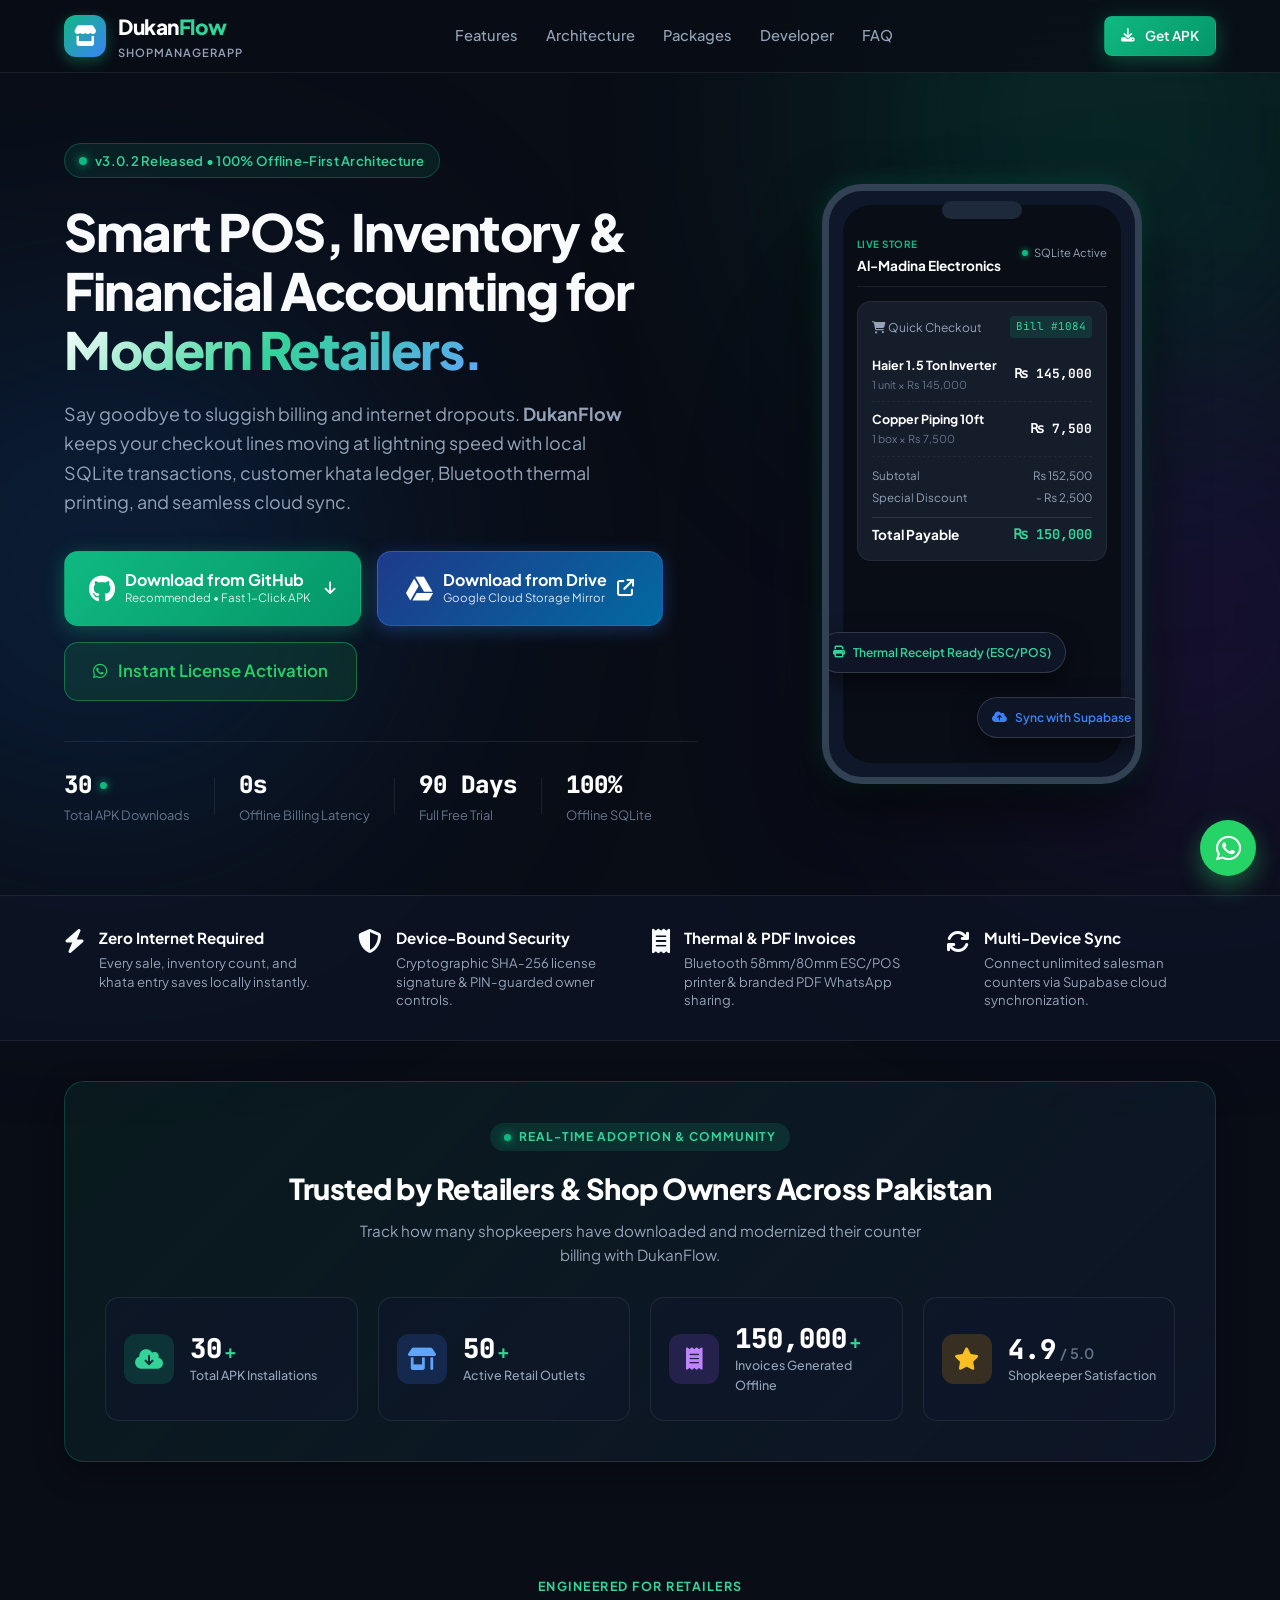
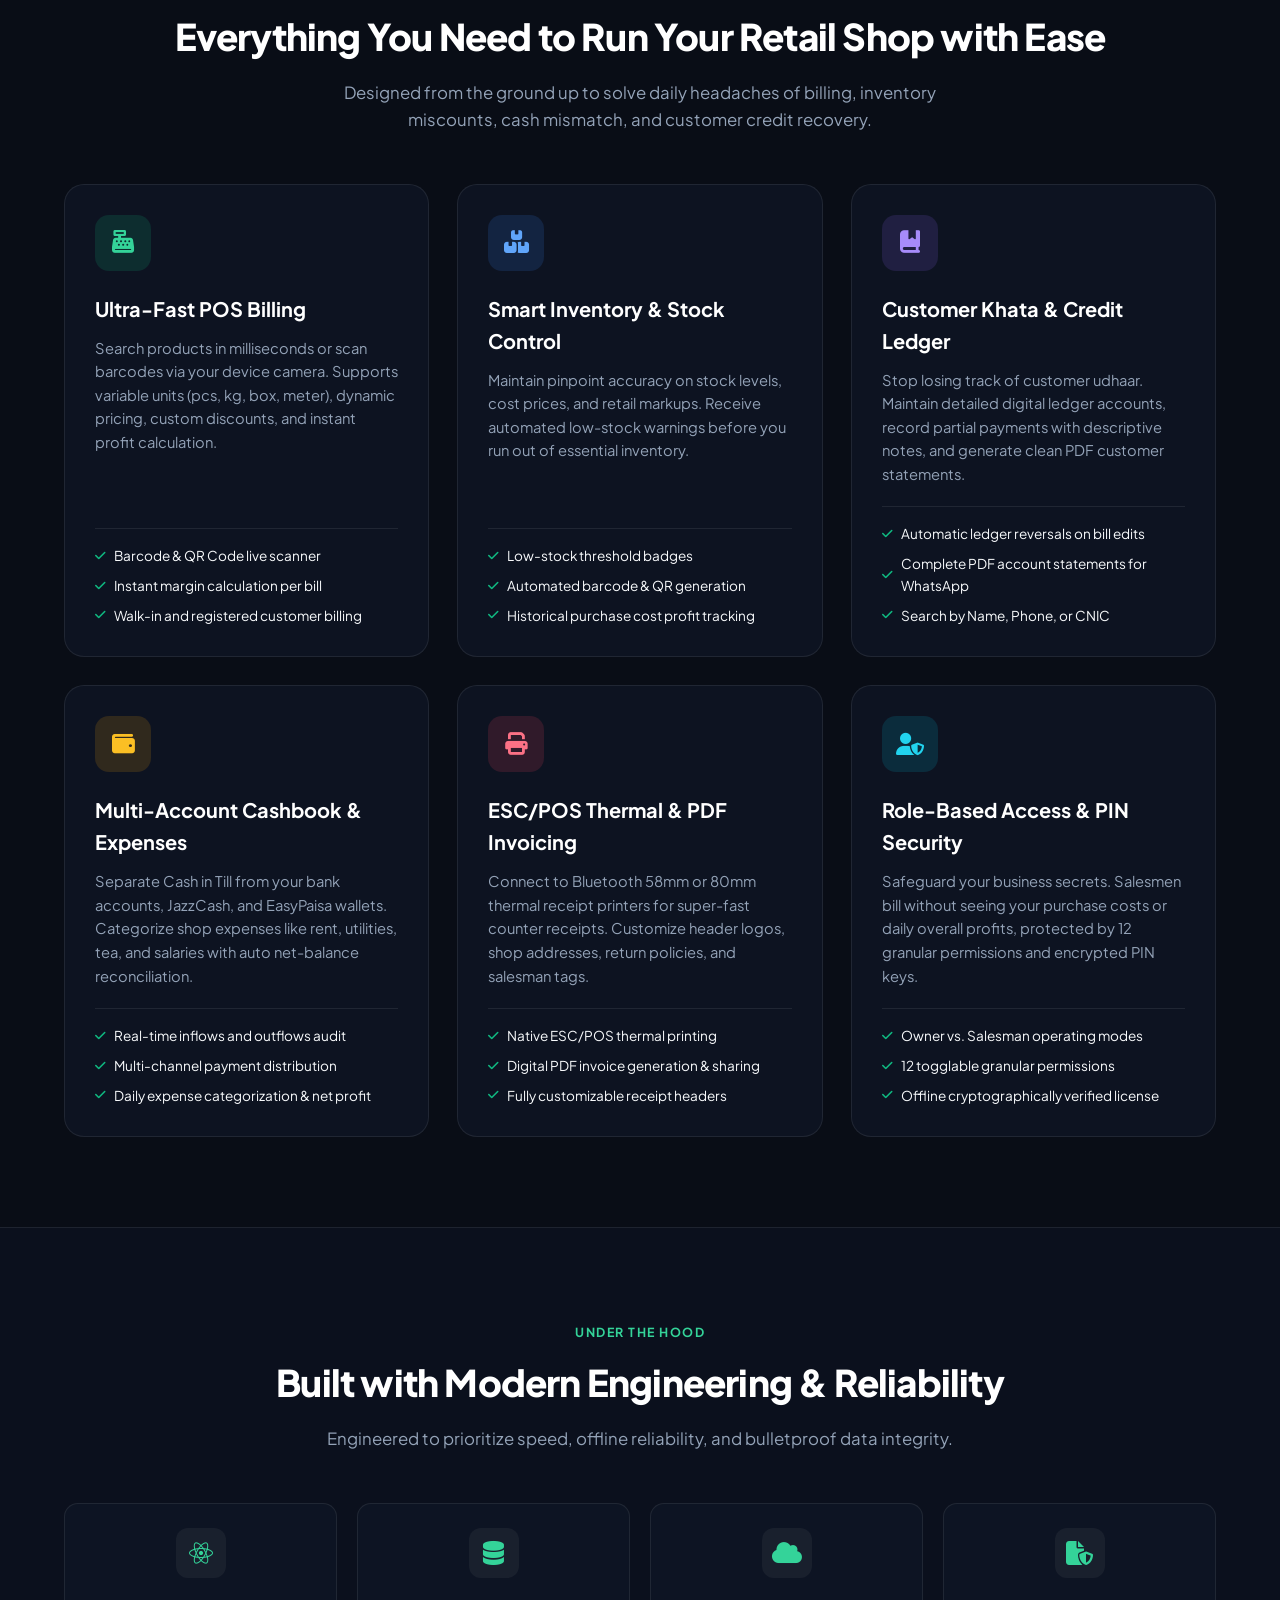
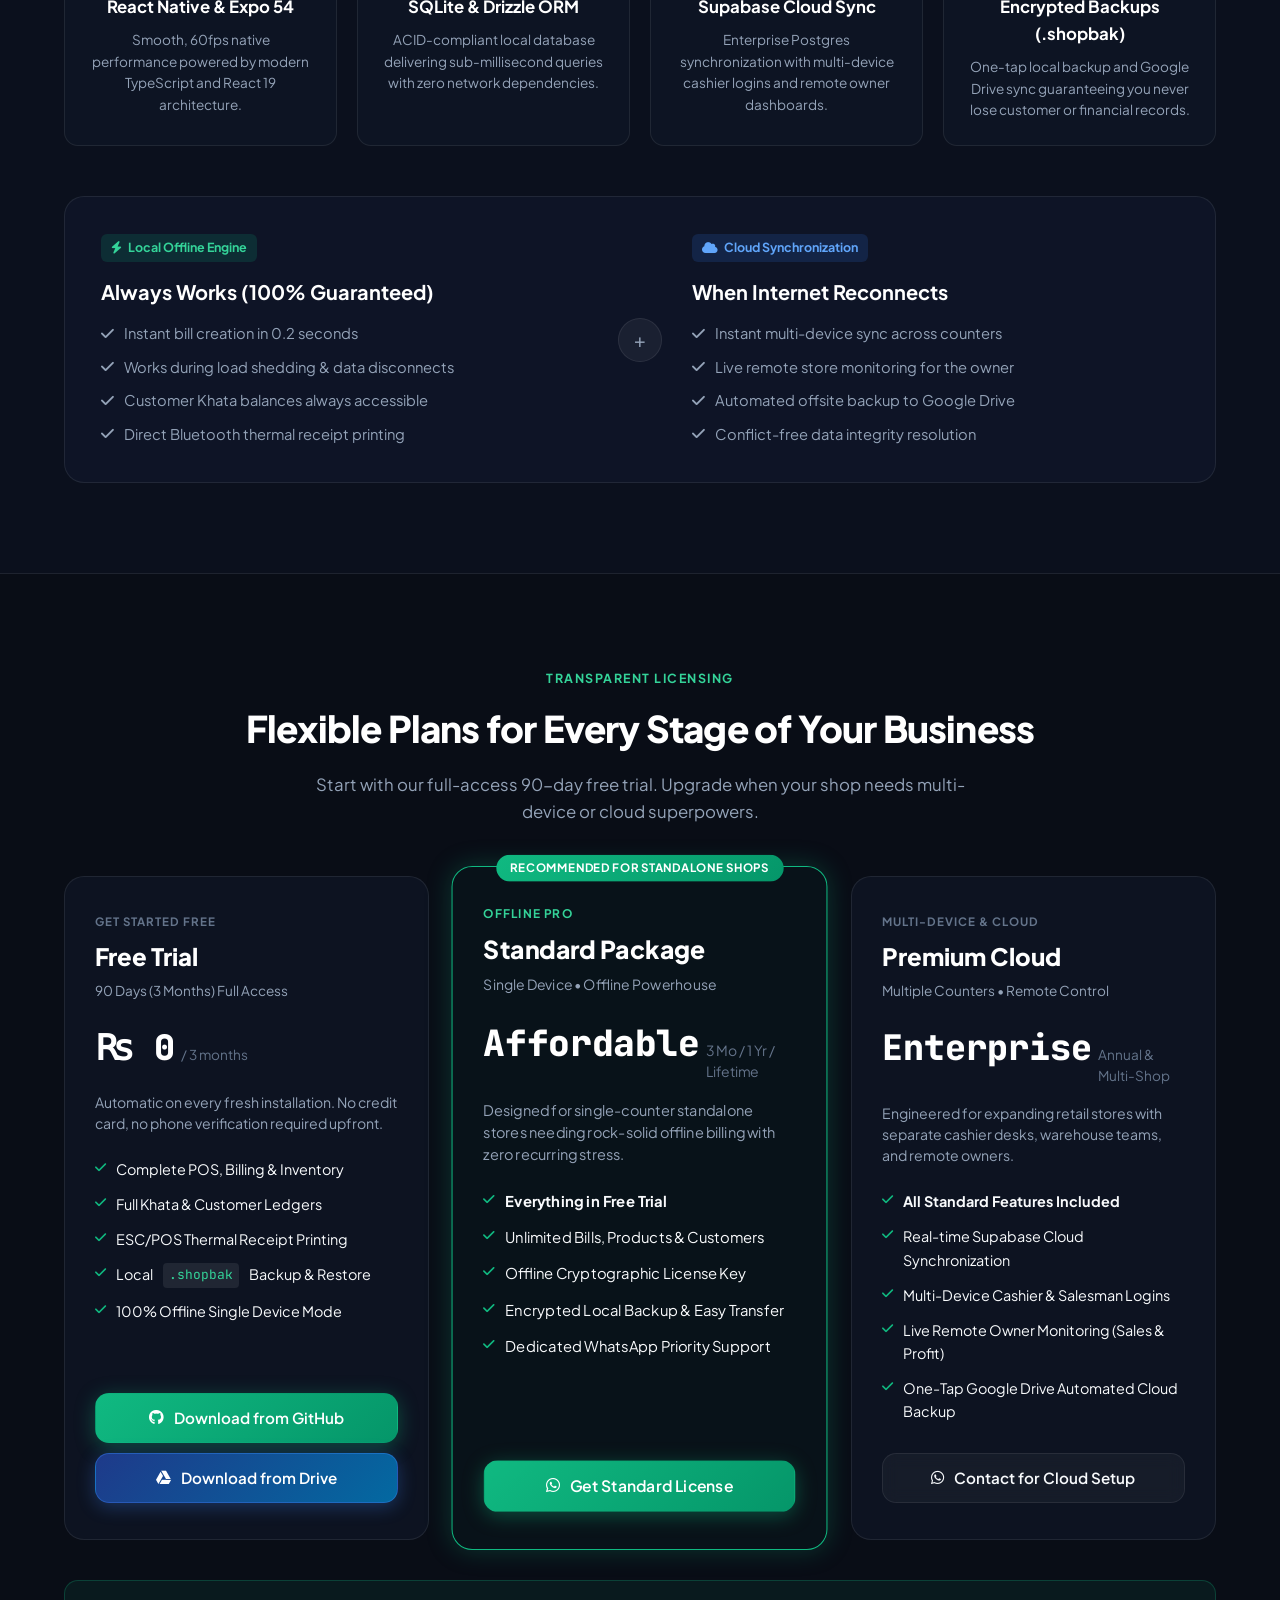
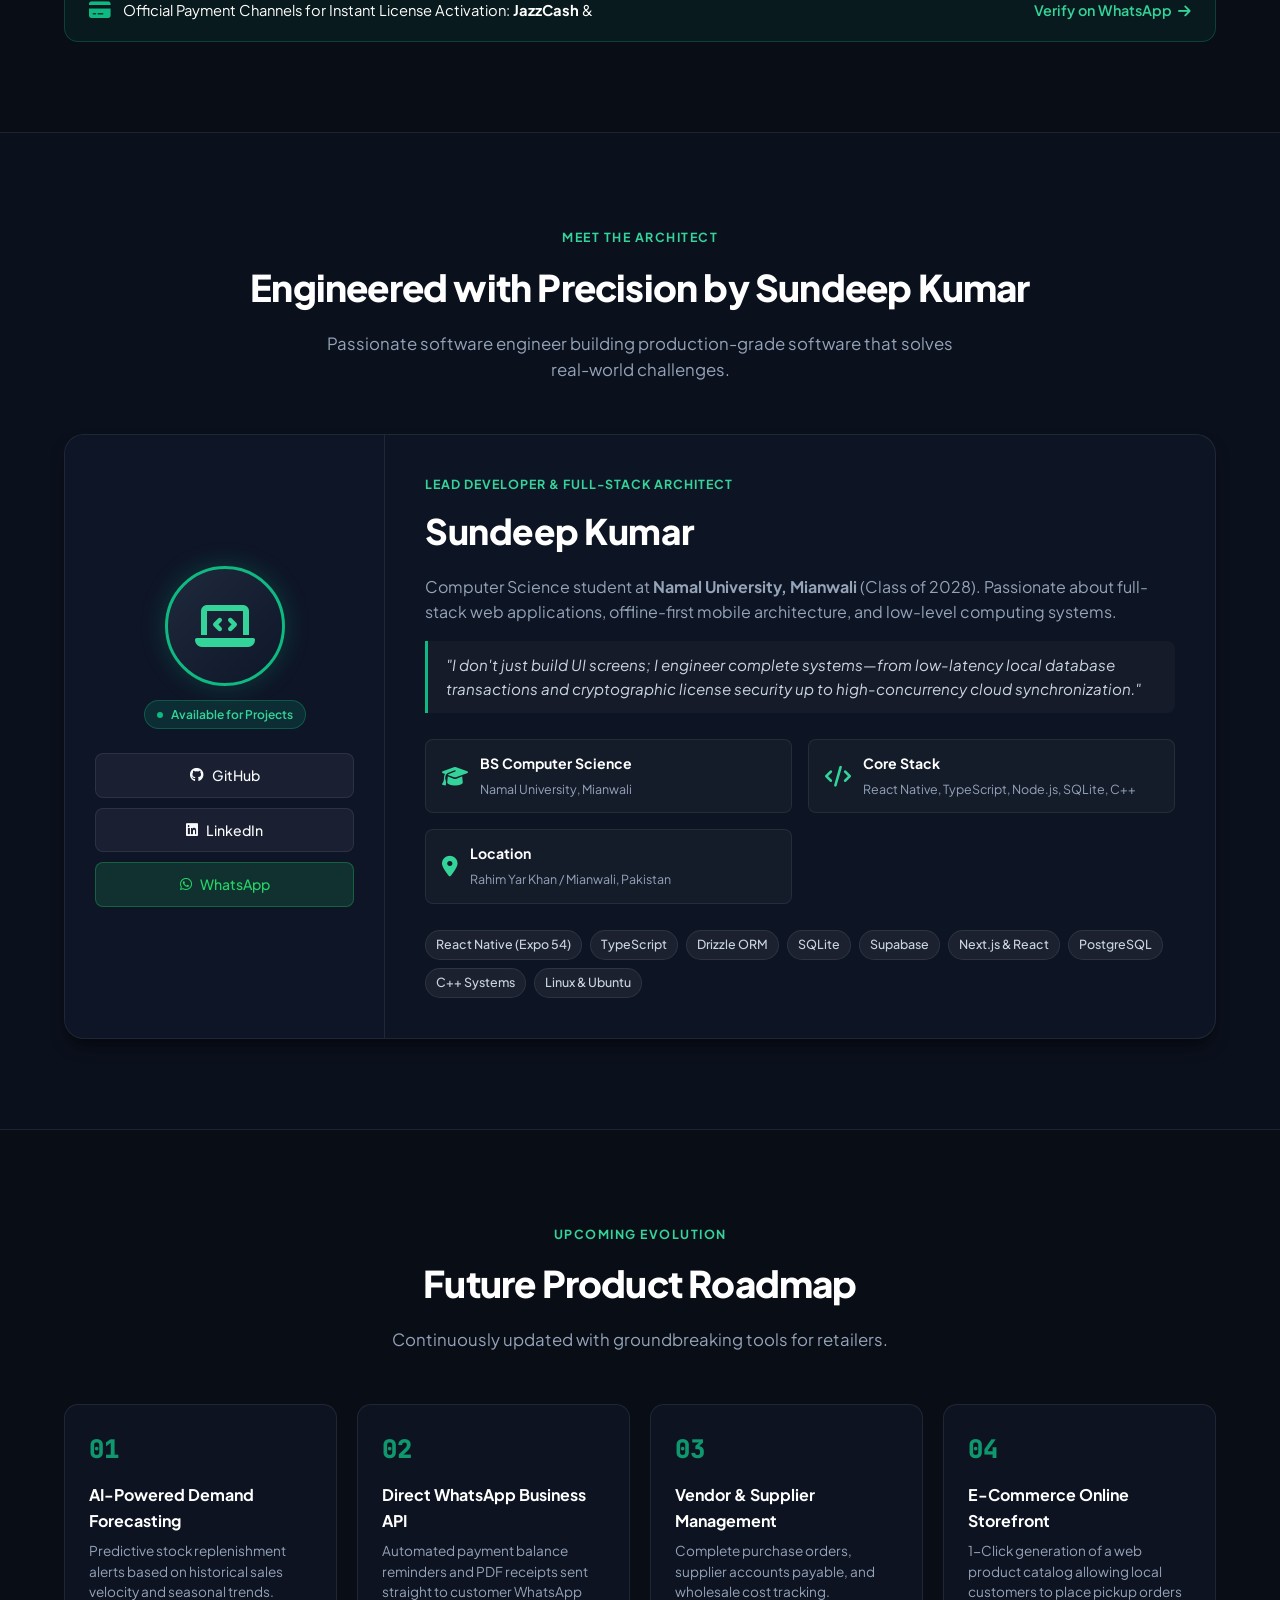
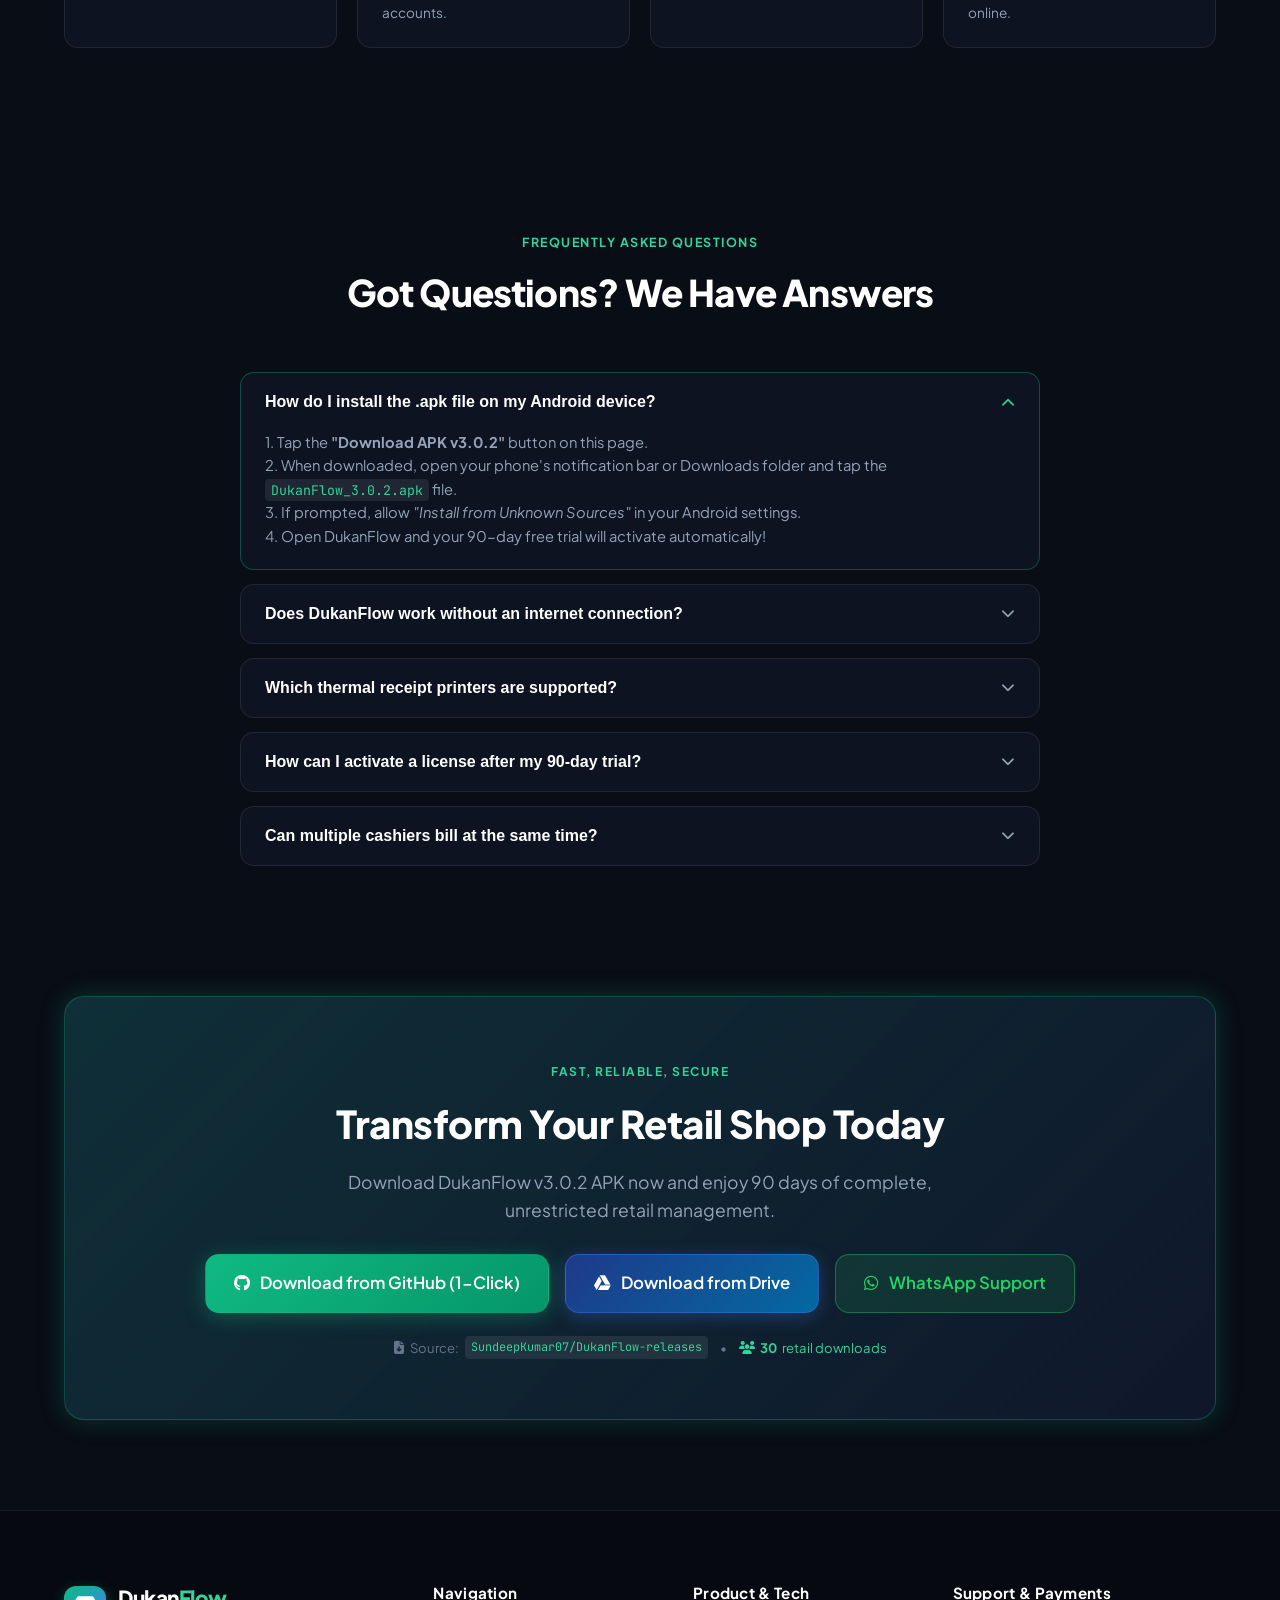
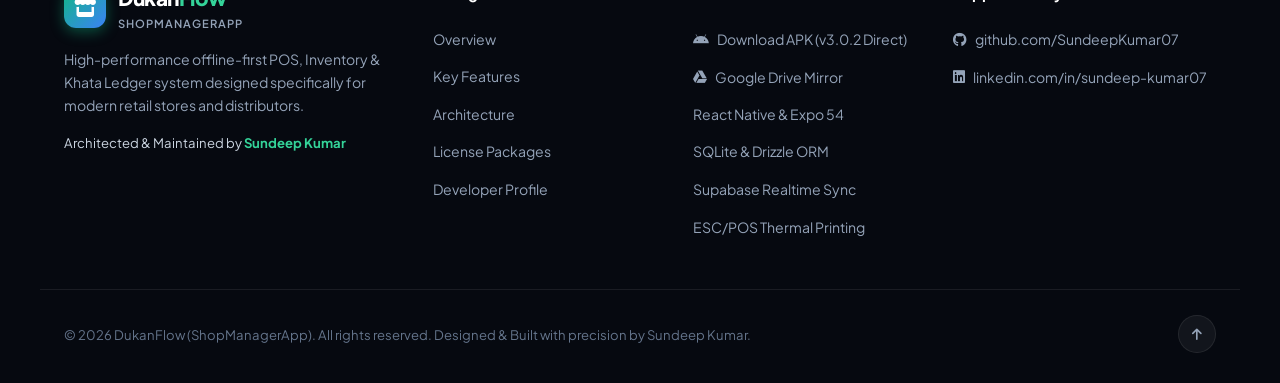
==== commit 631dcb61: "stats fixed" ====
--- a/index.html
+++ b/index.html
@@ -99,8 +99,8 @@
             <i class="fa-solid fa-arrow-down arrow-indicator"></i>
           </a>
 
-          <a href="https://drive.google.com/file/d/1wBmmLWsWWhEyrjrhOJjdiLg7HYcU4ozD/view?usp=sharing"
-            target="_blank" rel="noopener noreferrer" class="btn btn-drive btn-lg" title="Download from Google Drive Mirror">
+          <a href="https://drive.google.com/file/d/1wBmmLWsWWhEyrjrhOJjdiLg7HYcU4ozD/view?usp=sharing" target="_blank"
+            rel="noopener noreferrer" class="btn btn-drive btn-lg" title="Download from Google Drive Mirror">
             <div class="btn-icon">
               <i class="fa-brands fa-google-drive"></i>
             </div>
@@ -514,8 +514,8 @@
               <i class="fa-brands fa-github"></i>
               <span>Download from GitHub</span>
             </a>
-            <a href="https://drive.google.com/file/d/1wBmmLWsWWhEyrjrhOJjdiLg7HYcU4ozD/view?usp=sharing"
-              target="_blank" rel="noopener noreferrer" class="btn btn-drive btn-block">
+            <a href="https://drive.google.com/file/d/1wBmmLWsWWhEyrjrhOJjdiLg7HYcU4ozD/view?usp=sharing" target="_blank"
+              rel="noopener noreferrer" class="btn btn-drive btn-block">
               <i class="fa-brands fa-google-drive"></i>
               <span>Download from Drive</span>
             </a>
@@ -864,10 +864,12 @@
       <div class="footer-col">
         <h4>Product & Tech</h4>
         <ul>
-          <li><a href="https://github.com/SundeepKumar07/DukanFlow-releases/releases/download/v3.0.2/DukanFlow_3.0.2.apk"
+          <li><a
+              href="https://github.com/SundeepKumar07/DukanFlow-releases/releases/download/v3.0.2/DukanFlow_3.0.2.apk"
               download="DukanFlow_3.0.2.apk"><i class="fa-brands fa-android"></i> Download APK (v3.0.2 Direct)</a></li>
           <li><a href="https://drive.google.com/file/d/1wBmmLWsWWhEyrjrhOJjdiLg7HYcU4ozD/view?usp=sharing"
-              target="_blank" rel="noopener noreferrer"><i class="fa-brands fa-google-drive"></i> Google Drive Mirror</a></li>
+              target="_blank" rel="noopener noreferrer"><i class="fa-brands fa-google-drive"></i> Google Drive
+              Mirror</a></li>
           <li><a href="#architecture">React Native & Expo 54</a></li>
           <li><a href="#architecture">SQLite & Drizzle ORM</a></li>
           <li><a href="#architecture">Supabase Realtime Sync</a></li>
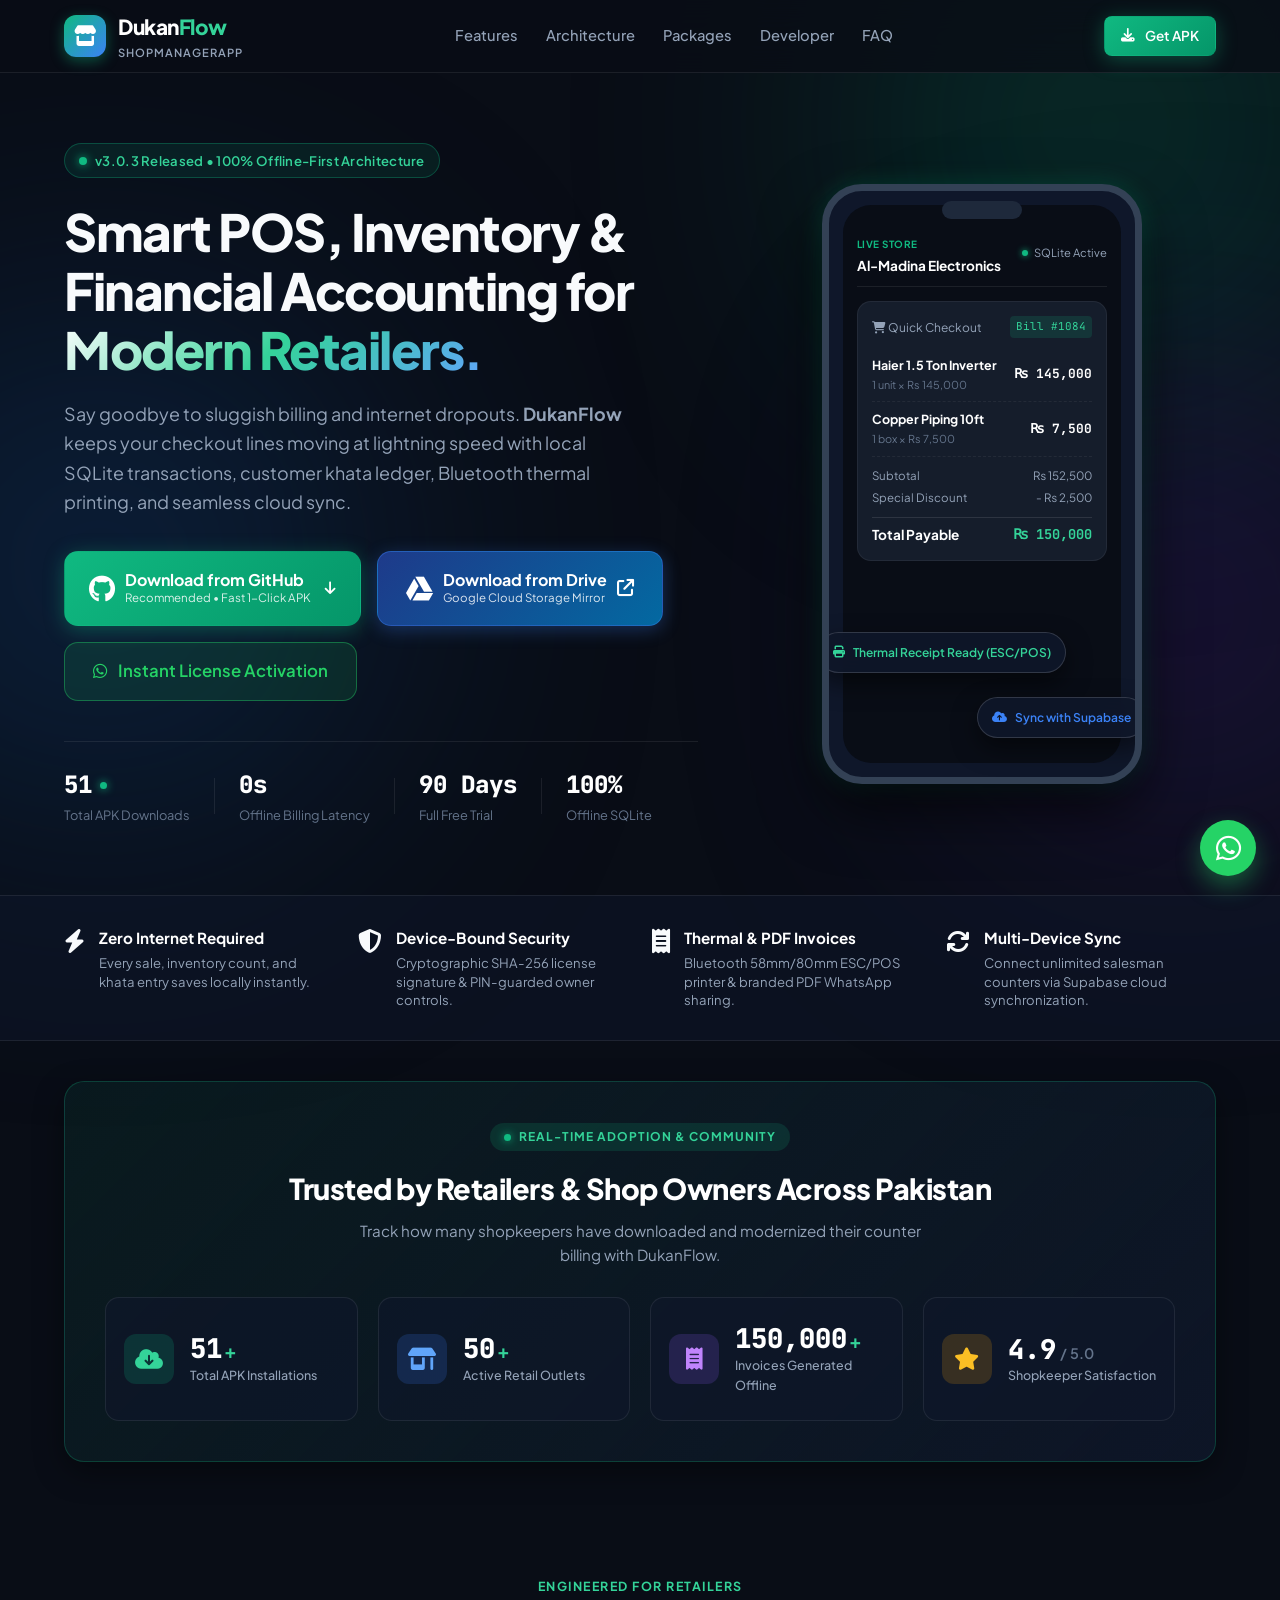
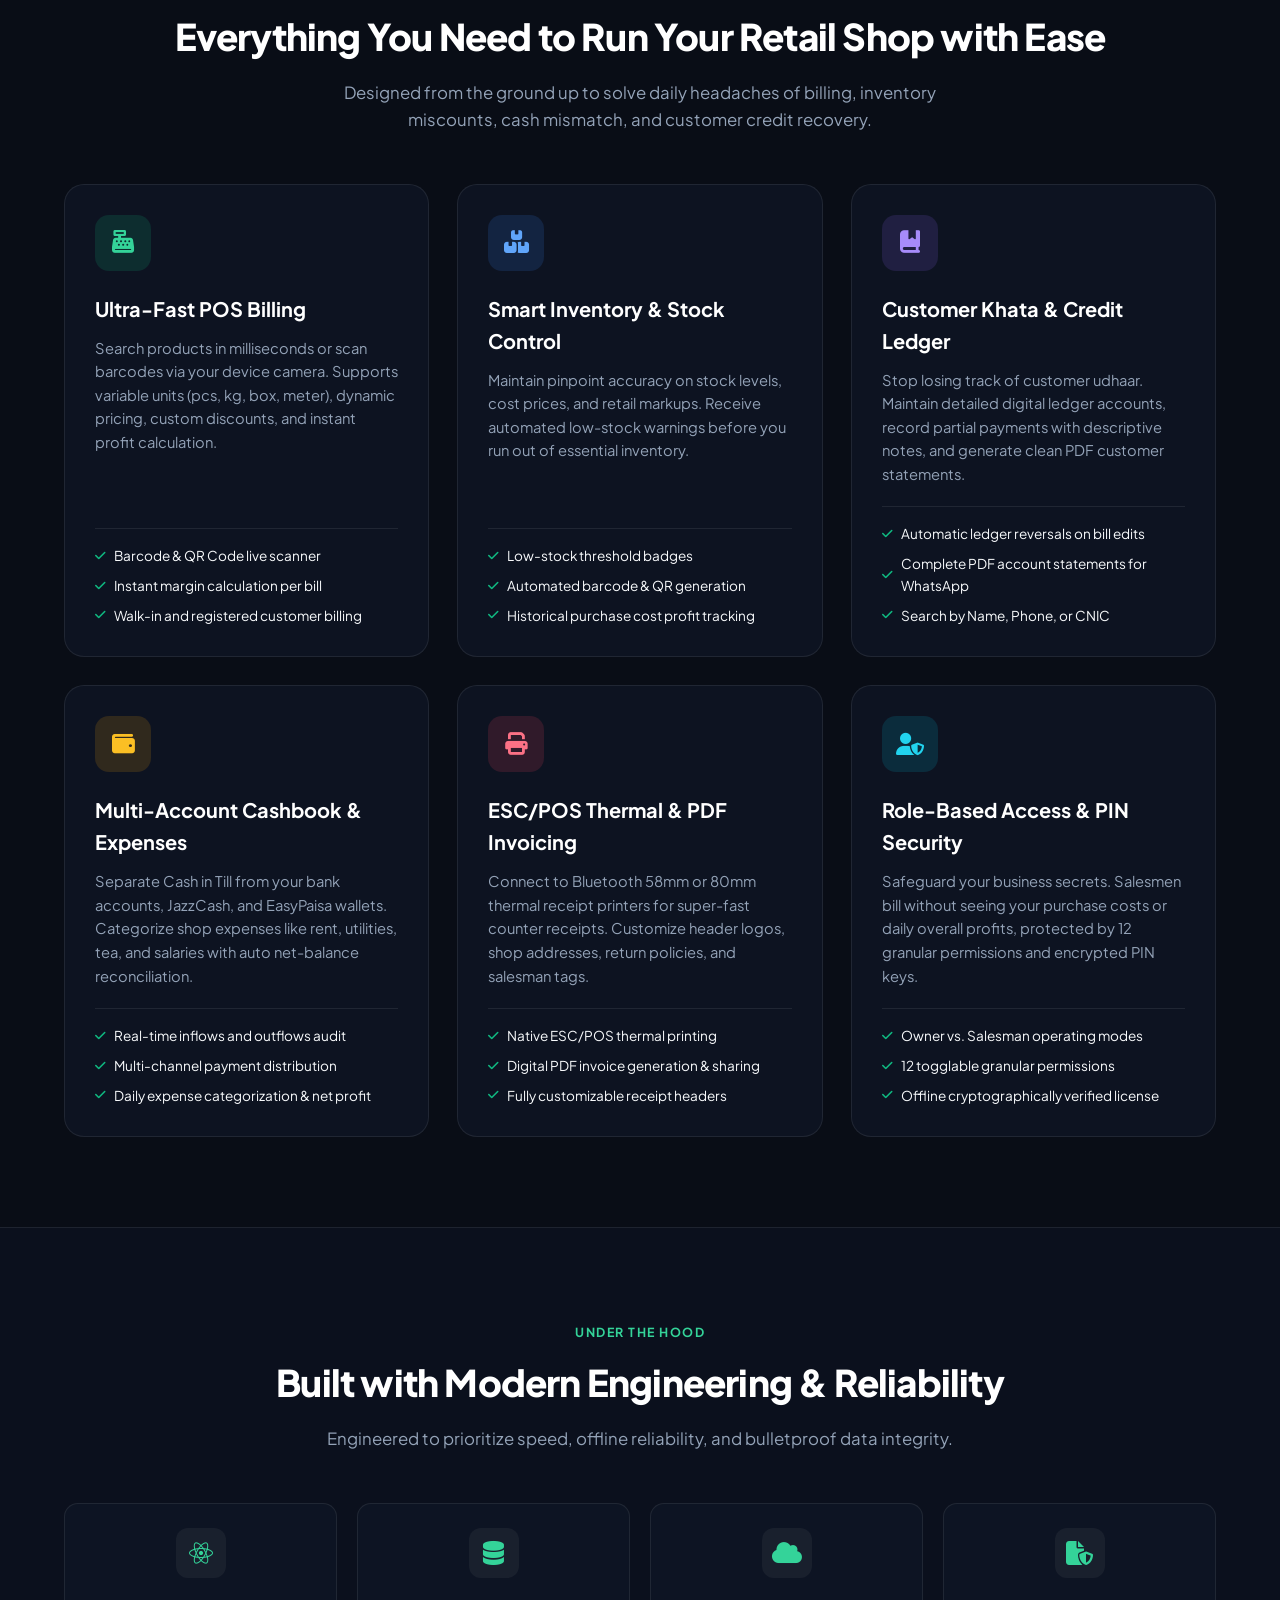
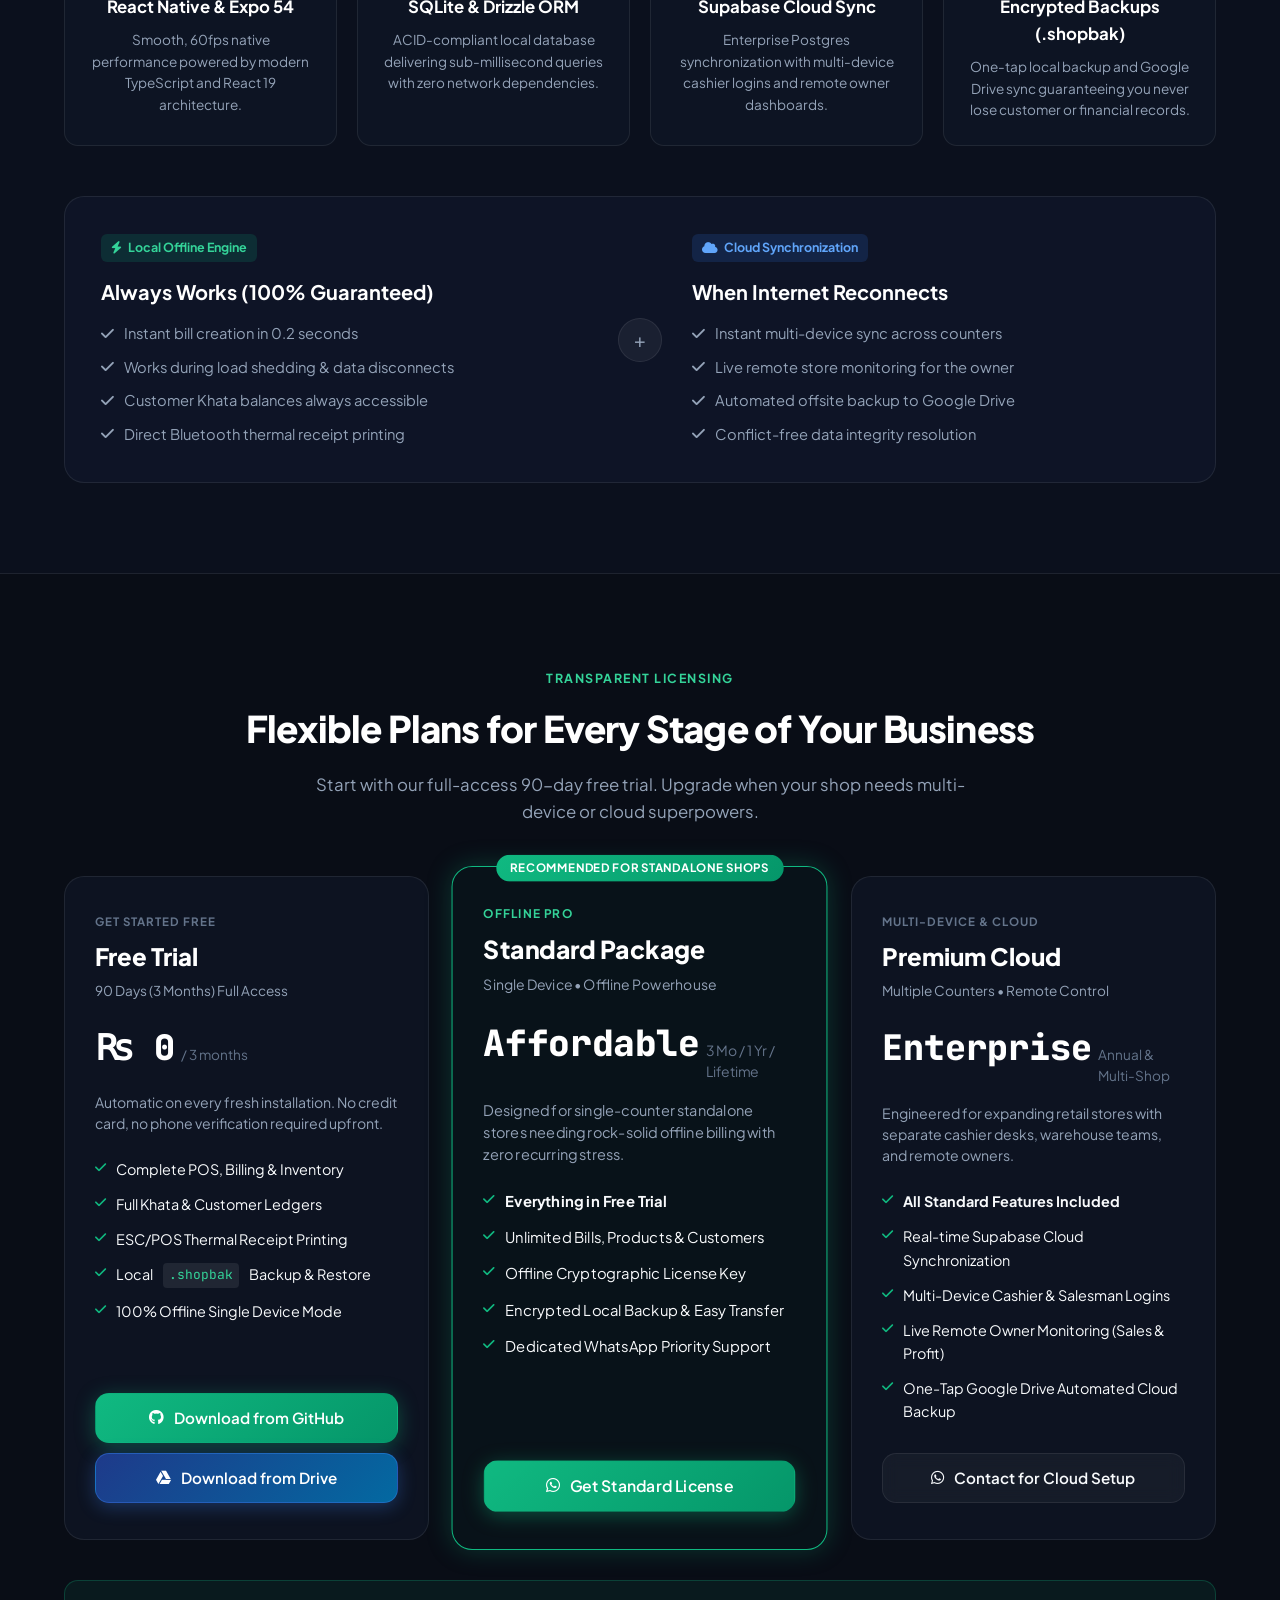
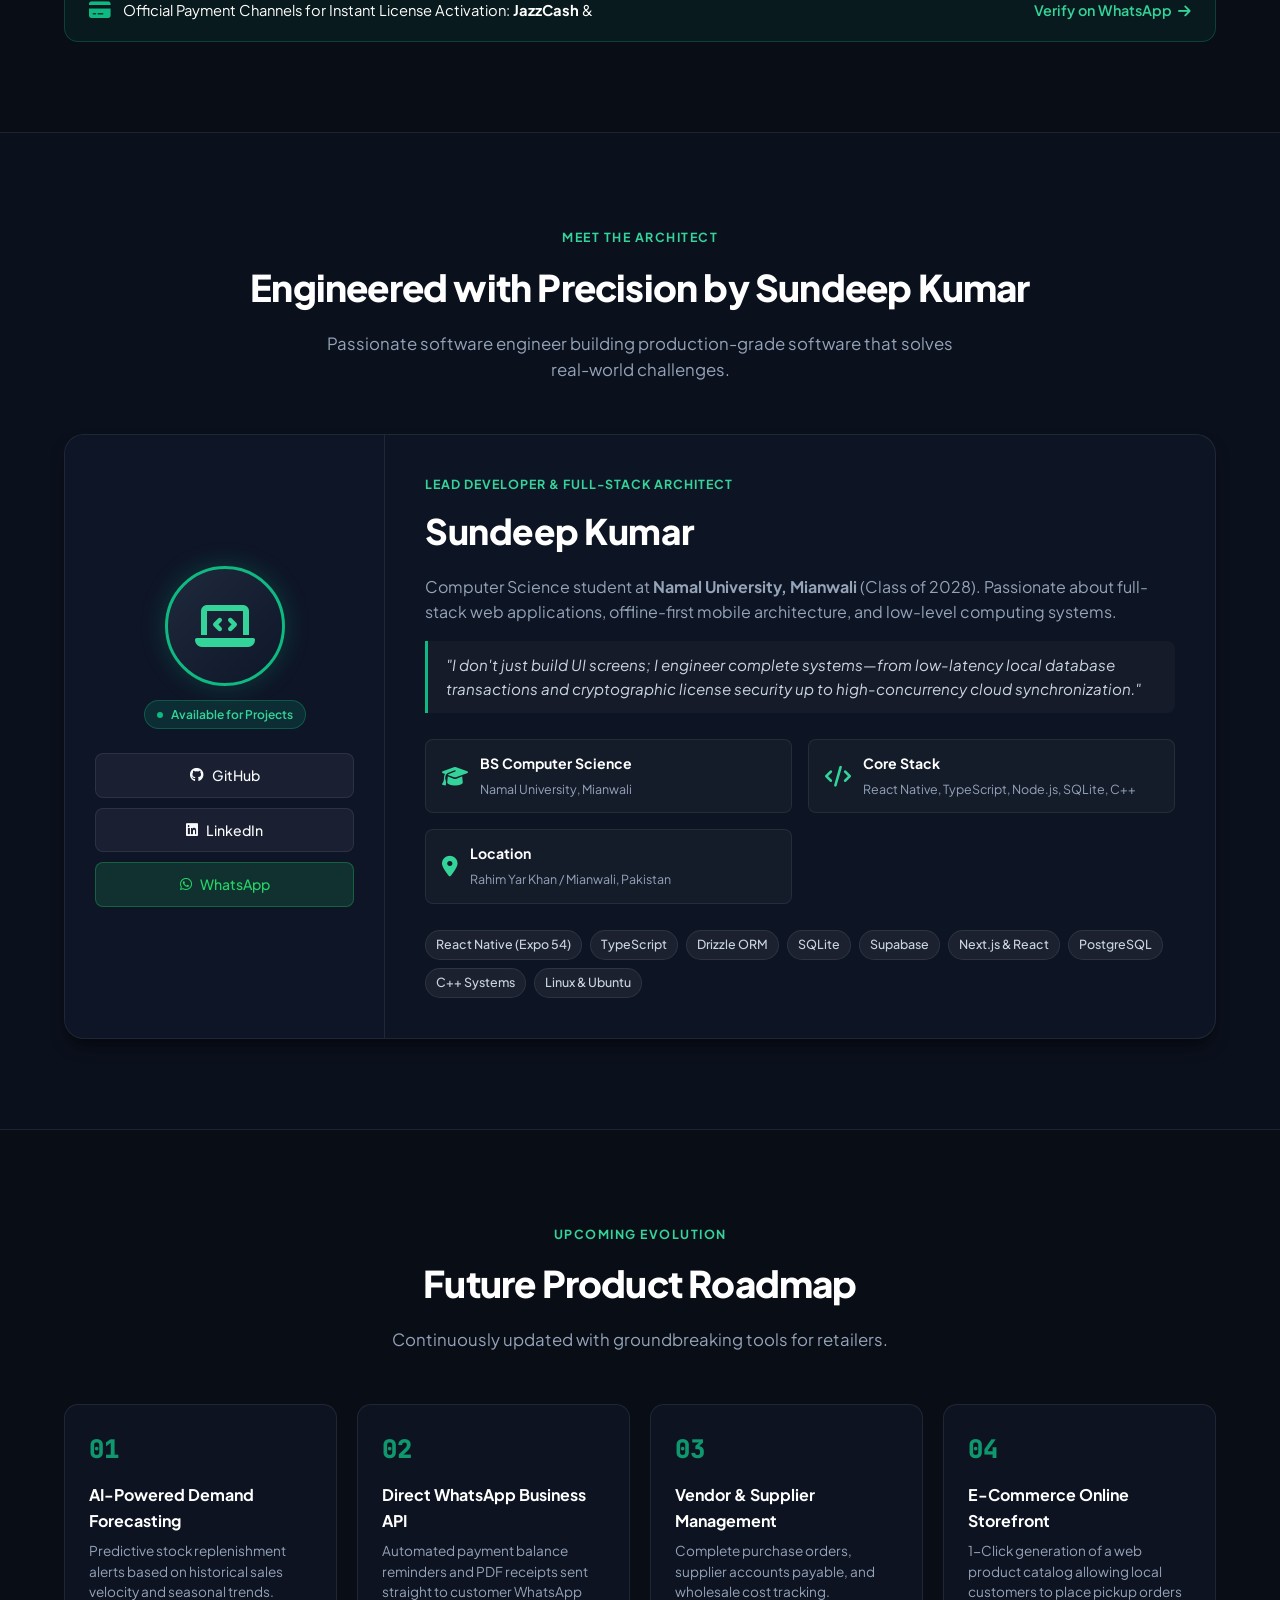
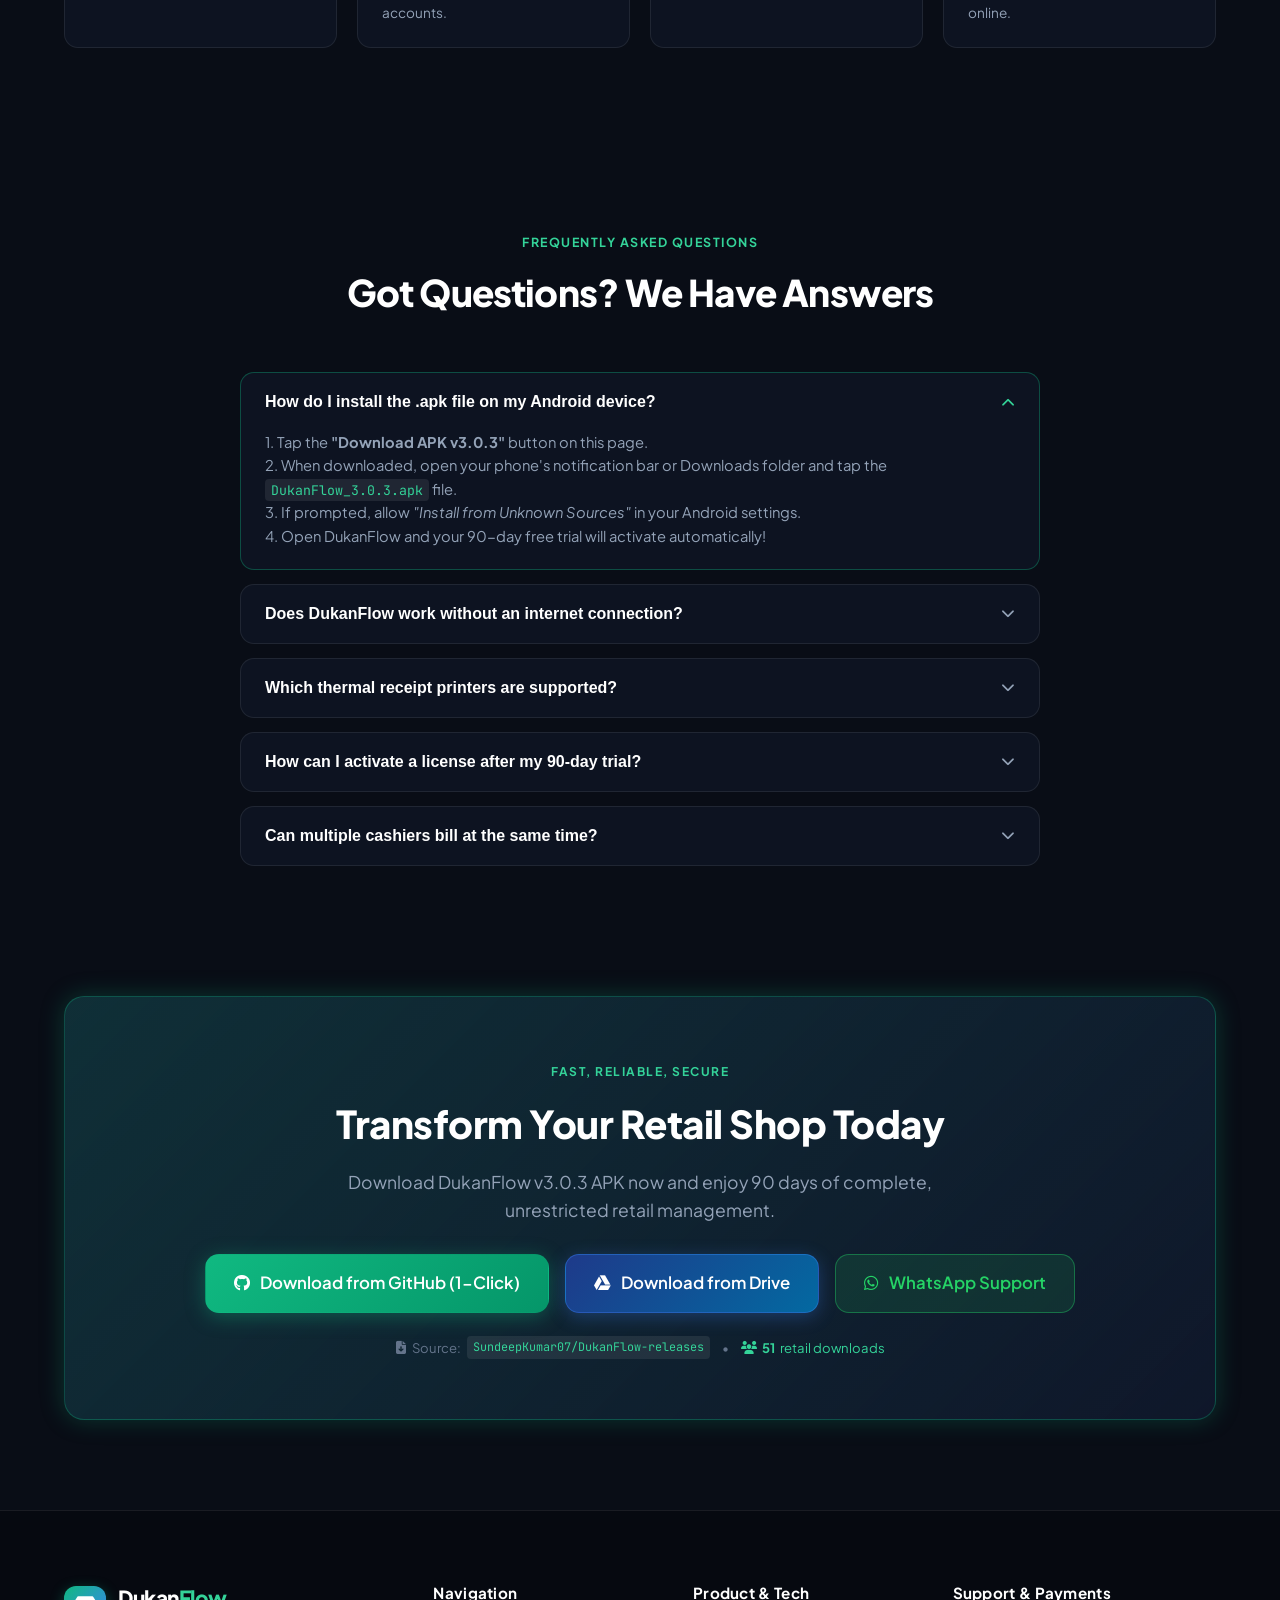
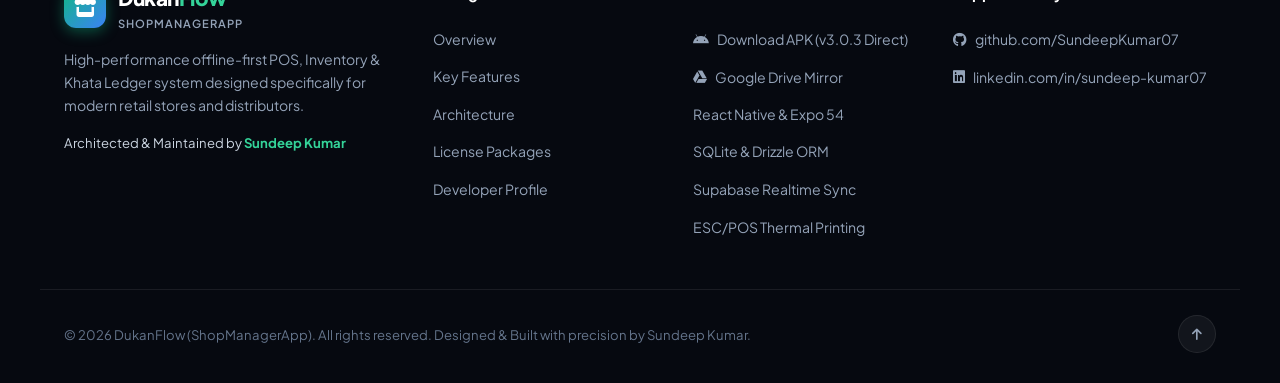
==== commit 74f83823: "version 3.0.3 uploaded" ====
--- a/index.html
+++ b/index.html
@@ -43,16 +43,16 @@
         <a href="#pricing" class="nav-link">Packages</a>
         <a href="#developer" class="nav-link">Developer</a>
         <a href="#faq" class="nav-link">FAQ</a>
-        <a href="https://github.com/SundeepKumar07/DukanFlow-releases/releases/download/v3.0.2/DukanFlow_3.0.2.apk"
-          class="nav-cta btn-apk-nav" download="DukanFlow_3.0.2.apk">
+        <a href="https://media.githubusercontent.com/media/SundeepKumar07/DukanFlow-releases/main/download/v3.0/DukanFlow_3.0.3.apk"
+          class="nav-cta btn-apk-nav" download="DukanFlow_3.0.3.apk">
           <i class="fa-brands fa-android"></i>
           <span>Download APK</span>
         </a>
       </div>
 
       <div class="nav-actions">
-        <a href="https://github.com/SundeepKumar07/DukanFlow-releases/releases/download/v3.0.2/DukanFlow_3.0.2.apk"
-          class="btn btn-primary btn-sm mobile-hide" download="DukanFlow_3.0.2.apk">
+        <a href="https://media.githubusercontent.com/media/SundeepKumar07/DukanFlow-releases/main/download/v3.0/DukanFlow_3.0.3.apk"
+          class="btn btn-primary btn-sm mobile-hide" download="DukanFlow_3.0.3.apk">
           <i class="fa-solid fa-download"></i>
           <span>Get APK</span>
         </a>
@@ -72,7 +72,7 @@
       <div class="hero-content">
         <div class="hero-badge">
           <span class="badge-dot"></span>
-          <span class="badge-text">v3.0.2 Released • 100% Offline-First Architecture</span>
+          <span class="badge-text">v3.0.3 Released • 100% Offline-First Architecture</span>
         </div>
 
         <h1 class="hero-title">
@@ -87,8 +87,8 @@
 
         <!-- Primary Action Buttons with clear contrast and source branding -->
         <div class="hero-ctas">
-          <a href="https://github.com/SundeepKumar07/DukanFlow-releases/releases/download/v3.0.2/DukanFlow_3.0.2.apk"
-            class="btn btn-primary btn-lg" id="downloadApkBtn" download="DukanFlow_3.0.2.apk">
+          <a href="https://media.githubusercontent.com/media/SundeepKumar07/DukanFlow-releases/main/download/v3.0/DukanFlow_3.0.3.apk"
+            class="btn btn-primary btn-lg" id="downloadApkBtn" download="DukanFlow_3.0.3.apk">
             <div class="btn-icon">
               <i class="fa-brands fa-github"></i>
             </div>
@@ -122,7 +122,7 @@
         <div class="hero-stats">
           <div class="stat-item">
             <div class="stat-number-wrapper">
-              <span class="stat-number" id="downloadCounter">10</span>
+              <span class="stat-number" id="downloadCounter">51</span>
               <span class="live-dot" title="Live Counter"></span>
             </div>
             <span class="stat-label">Total APK Downloads</span>
@@ -264,7 +264,7 @@
               </div>
               <div class="stat-details">
                 <div class="counter-display">
-                  <span class="main-counter-val" id="statsSectionDownloadCounter">10</span>
+                  <span class="main-counter-val" id="statsSectionDownloadCounter">51</span>
                   <span class="plus-sign">+</span>
                 </div>
                 <span class="counter-description">Total APK Installations</span>
@@ -509,8 +509,8 @@
           </ul>
 
           <div class="tier-buttons-stack">
-            <a href="https://github.com/SundeepKumar07/DukanFlow-releases/releases/download/v3.0.2/DukanFlow_3.0.2.apk"
-              class="btn btn-primary btn-block" download="DukanFlow_3.0.2.apk">
+            <a href="https://media.githubusercontent.com/media/SundeepKumar07/DukanFlow-releases/main/download/v3.0/DukanFlow_3.0.3.apk"
+              class="btn btn-primary btn-block" download="DukanFlow_3.0.3.apk">
               <i class="fa-brands fa-github"></i>
               <span>Download from GitHub</span>
             </a>
@@ -736,9 +736,9 @@
             <i class="fa-solid fa-chevron-down"></i>
           </button>
           <div class="faq-answer">
-            <p>1. Tap the <strong>"Download APK v3.0.2"</strong> button on this page.<br />
+            <p>1. Tap the <strong>"Download APK v3.0.3"</strong> button on this page.<br />
               2. When downloaded, open your phone's notification bar or Downloads folder and tap the
-              <code>DukanFlow_3.0.2.apk</code> file.<br />
+              <code>DukanFlow_3.0.3.apk</code> file.<br />
               3. If prompted, allow <em>"Install from Unknown Sources"</em> in your Android settings.<br />
               4. Open DukanFlow and your 90-day free trial will activate automatically!
             </p>
@@ -800,10 +800,10 @@
         <div class="banner-content">
           <span class="banner-badge">FAST, RELIABLE, SECURE</span>
           <h2>Transform Your Retail Shop Today</h2>
-          <p>Download DukanFlow v3.0.2 APK now and enjoy 90 days of complete, unrestricted retail management.</p>
+          <p>Download DukanFlow v3.0.3 APK now and enjoy 90 days of complete, unrestricted retail management.</p>
           <div class="banner-actions">
-            <a href="https://github.com/SundeepKumar07/DukanFlow-releases/releases/download/v3.0.2/DukanFlow_3.0.2.apk"
-              class="btn btn-primary btn-lg" download="DukanFlow_3.0.2.apk">
+            <a href="https://media.githubusercontent.com/media/SundeepKumar07/DukanFlow-releases/main/download/v3.0/DukanFlow_3.0.3.apk"
+              class="btn btn-primary btn-lg" download="DukanFlow_3.0.3.apk">
               <i class="fa-brands fa-github"></i>
               <span>Download from GitHub (1-Click)</span>
             </a>
@@ -823,7 +823,7 @@
             <code>SundeepKumar07/DukanFlow-releases</code>
             <span class="dot-separator">•</span>
             <span class="footer-stats-tag"><i class="fa-solid fa-users"></i> <strong
-                id="bannerDownloadCounter">10</strong> retail downloads</span>
+                id="bannerDownloadCounter">51</strong> retail downloads</span>
           </div>
         </div>
       </div>
@@ -865,8 +865,8 @@
         <h4>Product & Tech</h4>
         <ul>
           <li><a
-              href="https://github.com/SundeepKumar07/DukanFlow-releases/releases/download/v3.0.2/DukanFlow_3.0.2.apk"
-              download="DukanFlow_3.0.2.apk"><i class="fa-brands fa-android"></i> Download APK (v3.0.2 Direct)</a></li>
+              href="https://media.githubusercontent.com/media/SundeepKumar07/DukanFlow-releases/main/download/v3.0/DukanFlow_3.0.3.apk"
+              download="DukanFlow_3.0.3.apk"><i class="fa-brands fa-android"></i> Download APK (v3.0.3 Direct)</a></li>
           <li><a href="https://drive.google.com/file/d/1wBmmLWsWWhEyrjrhOJjdiLg7HYcU4ozD/view?usp=sharing"
               target="_blank" rel="noopener noreferrer"><i class="fa-brands fa-google-drive"></i> Google Drive
               Mirror</a></li>
@@ -908,7 +908,7 @@
   <div class="download-toast" id="downloadToast">
     <div class="toast-icon"><i class="fa-solid fa-circle-check"></i></div>
     <div class="toast-body">
-      <strong>Downloading DukanFlow v3.0.2 APK</strong>
+      <strong>Downloading DukanFlow v3.0.3 APK</strong>
       <p>Check your notifications to complete installation on Android.</p>
     </div>
   </div>
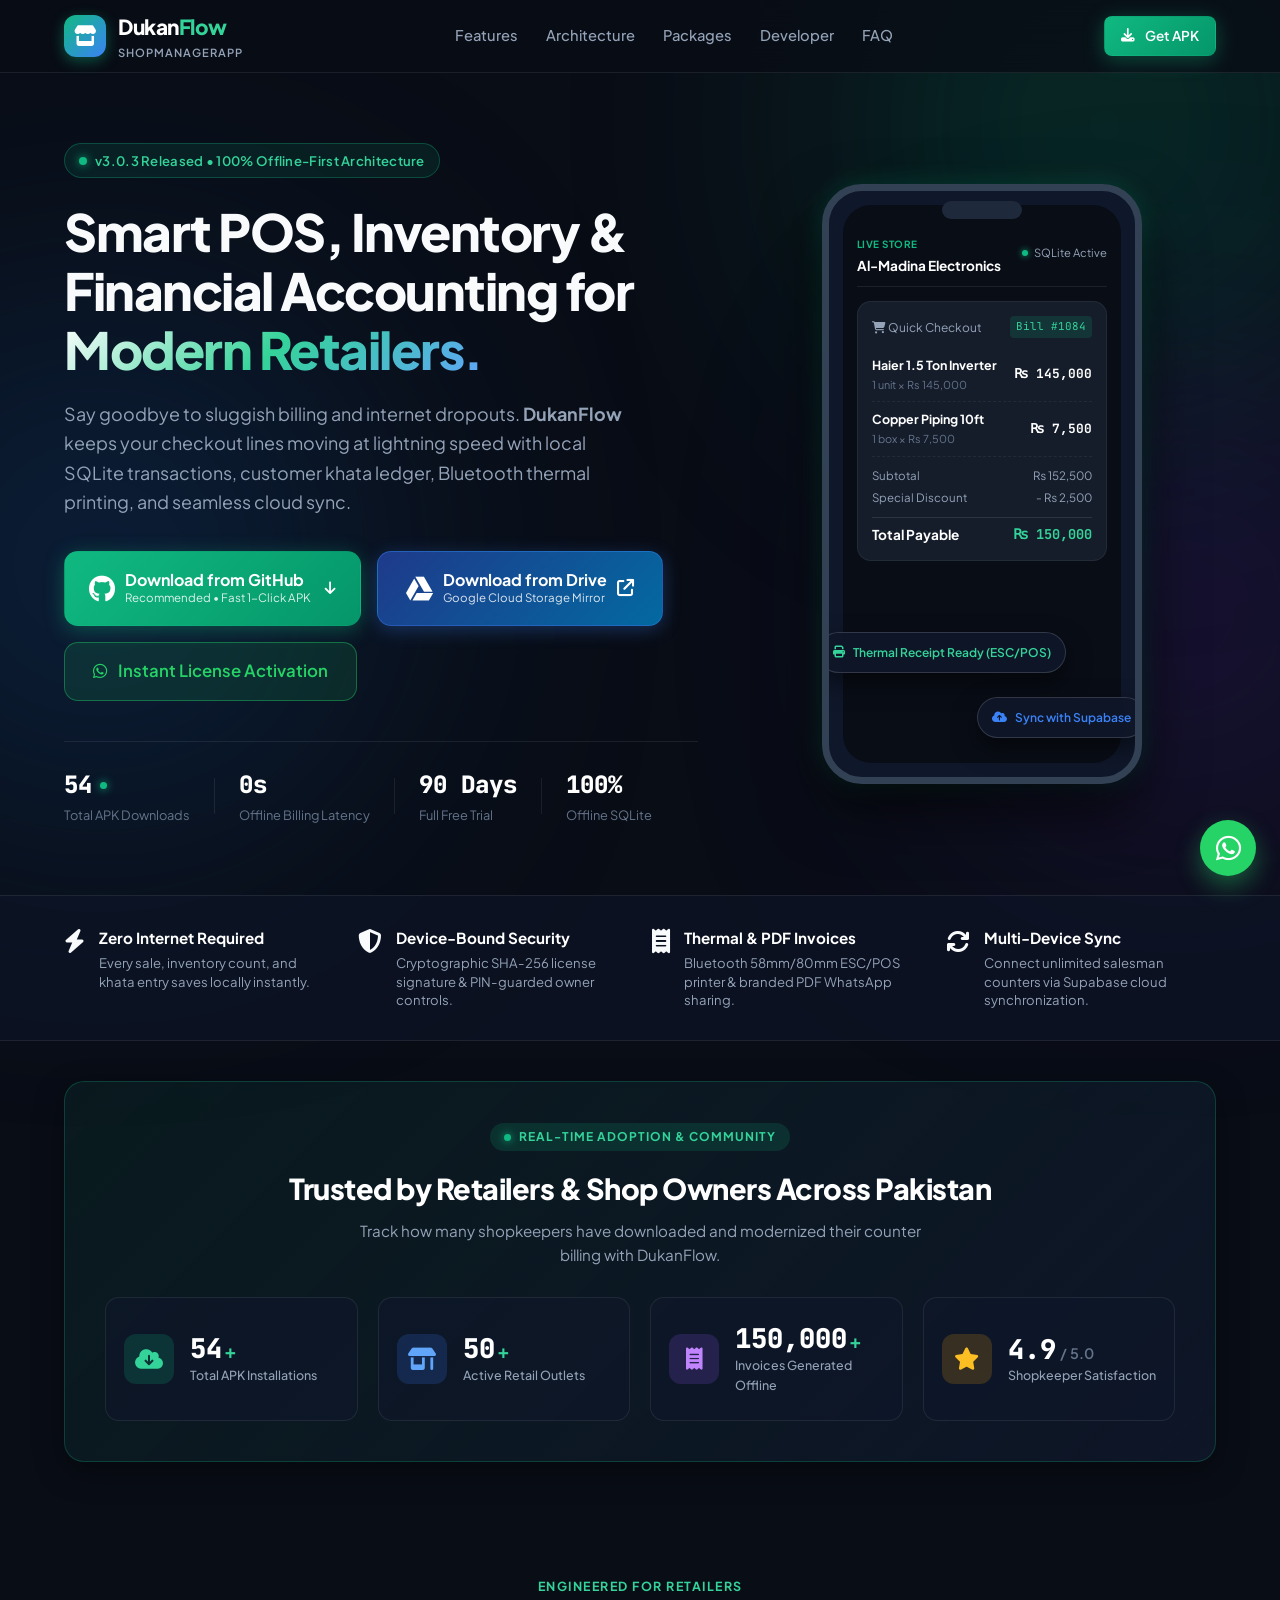
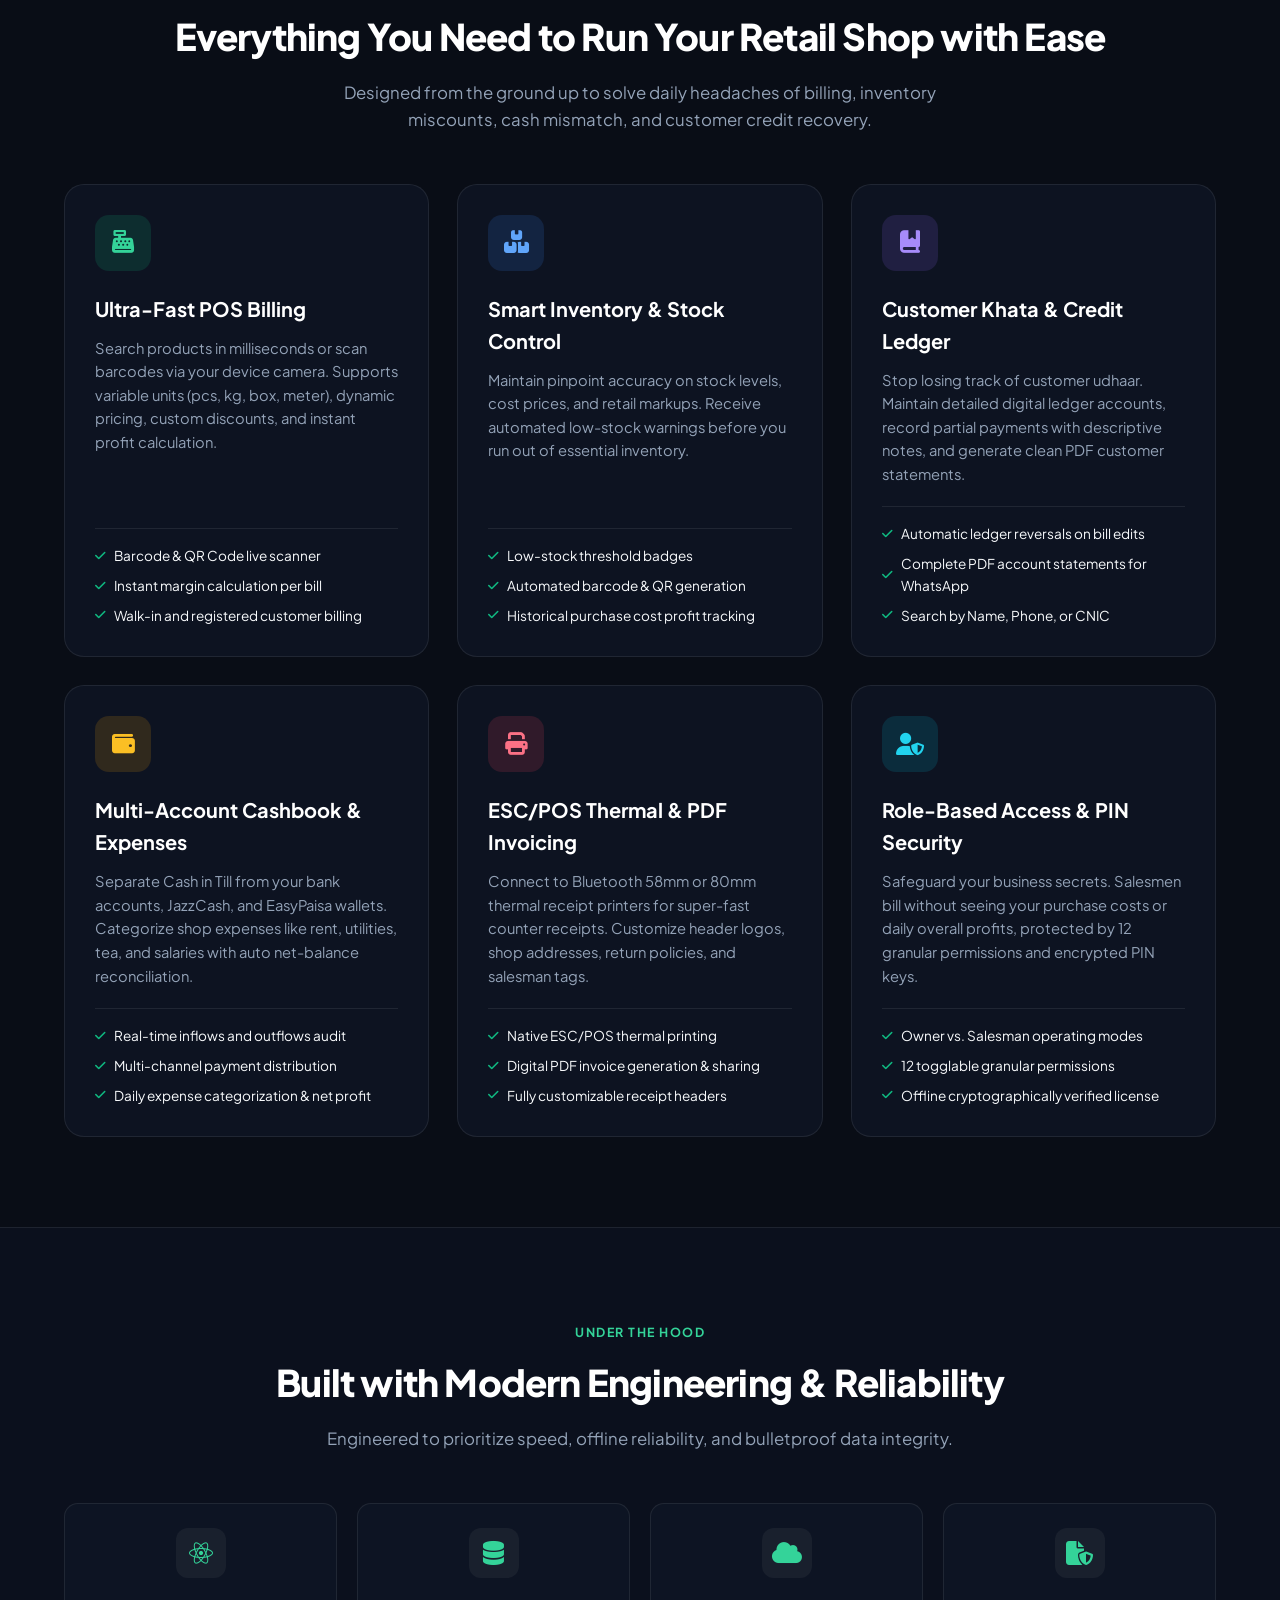
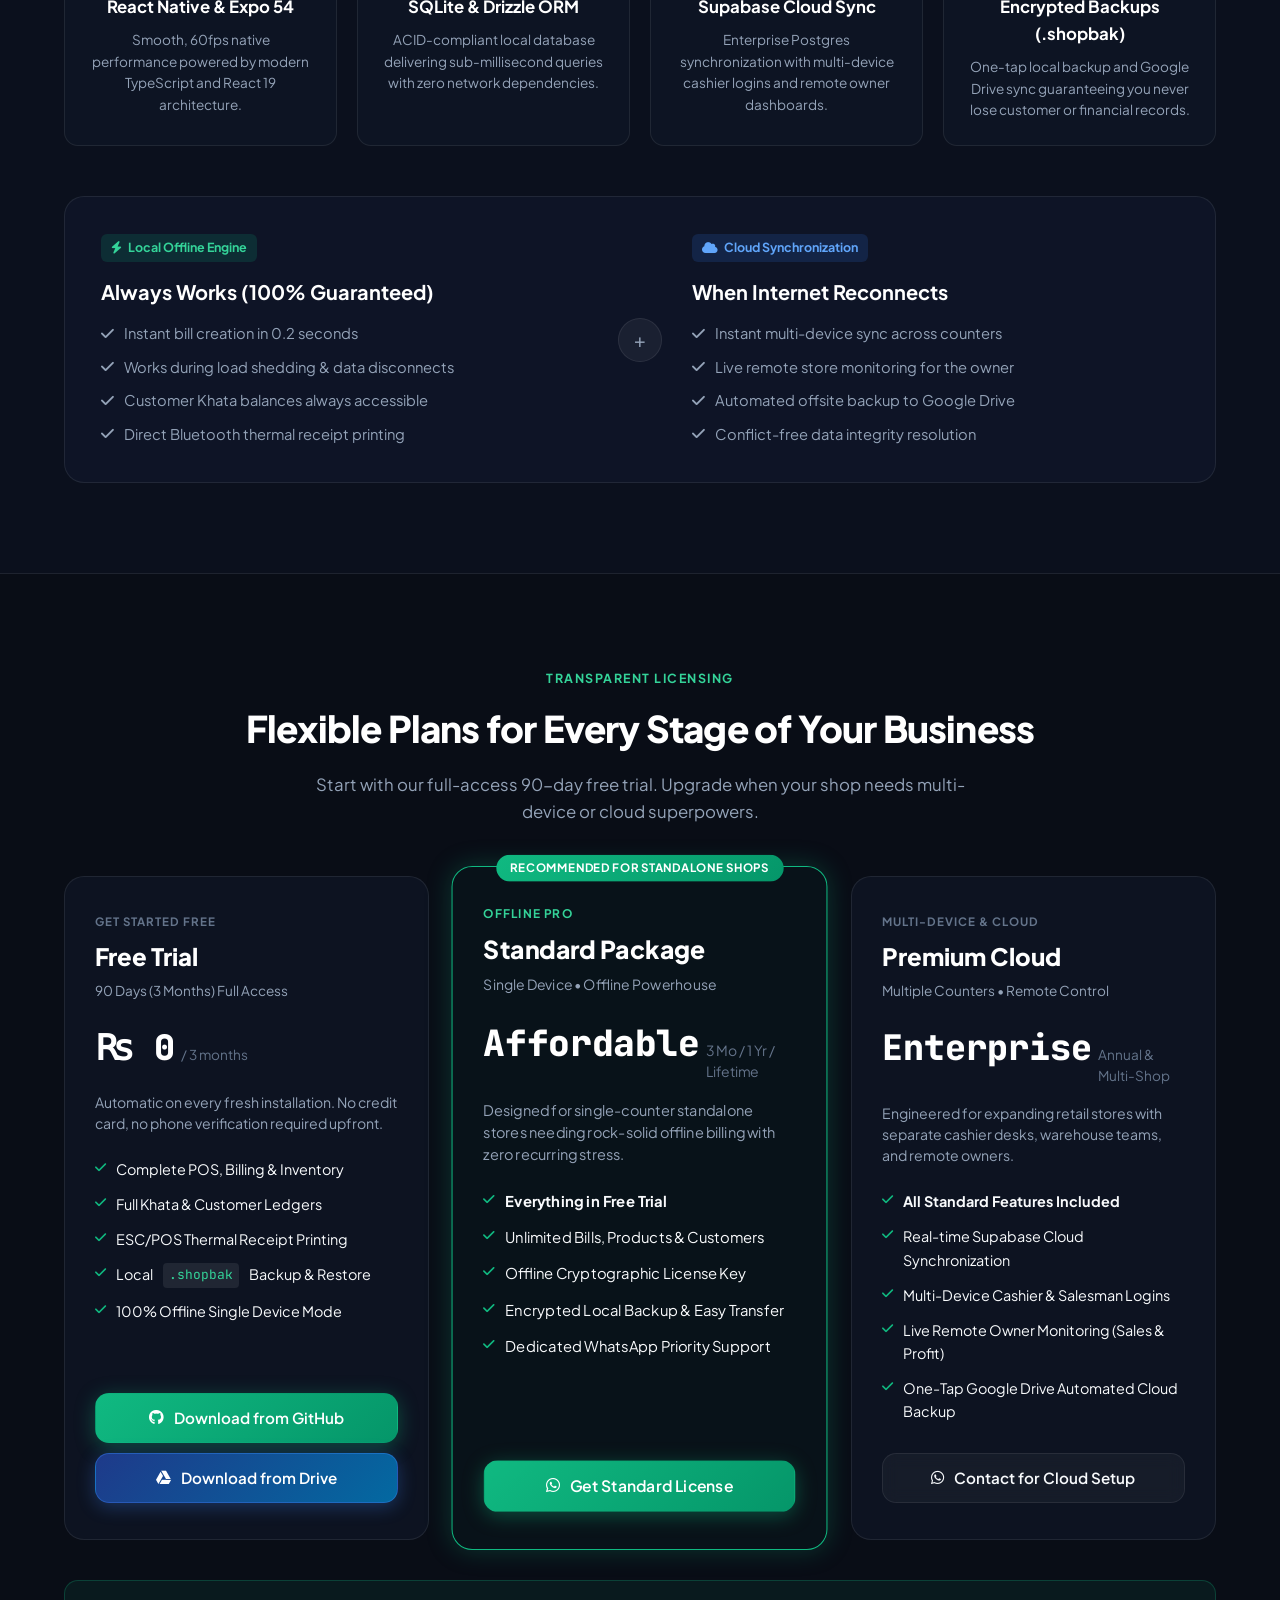
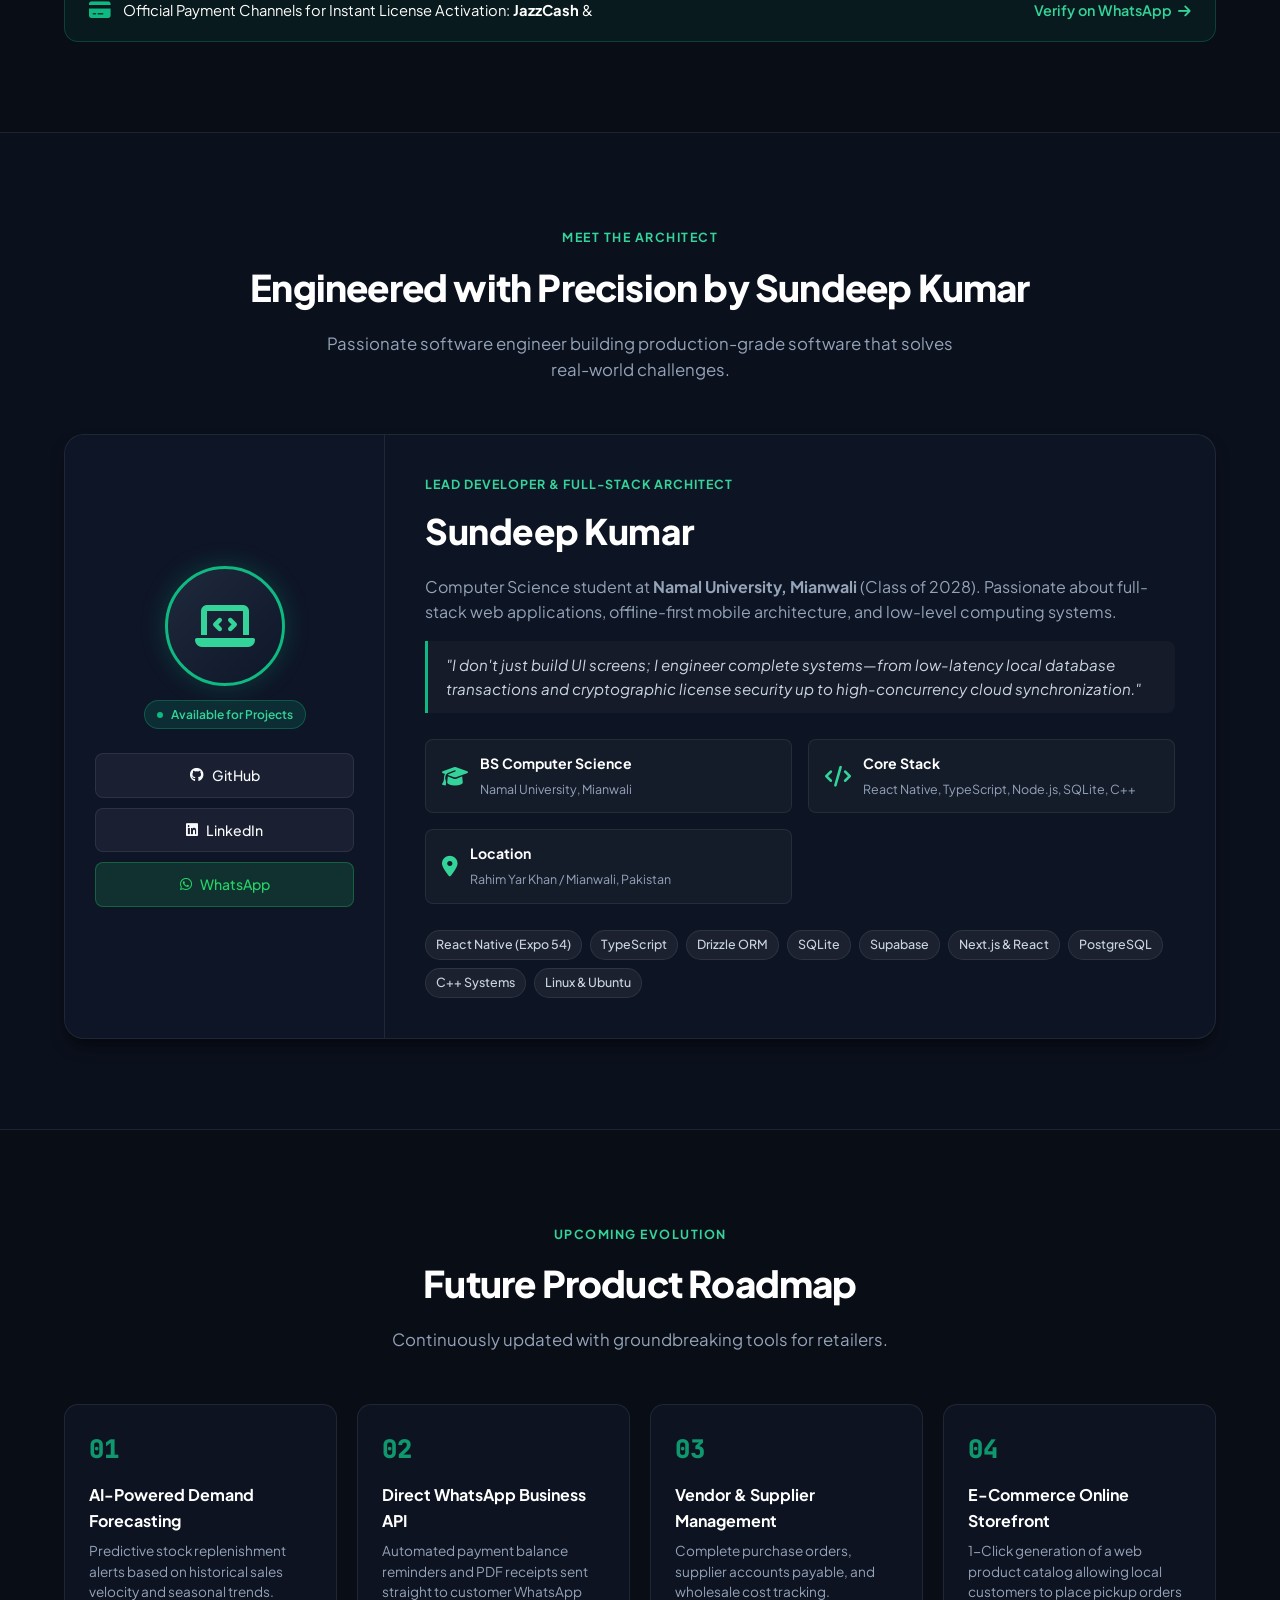
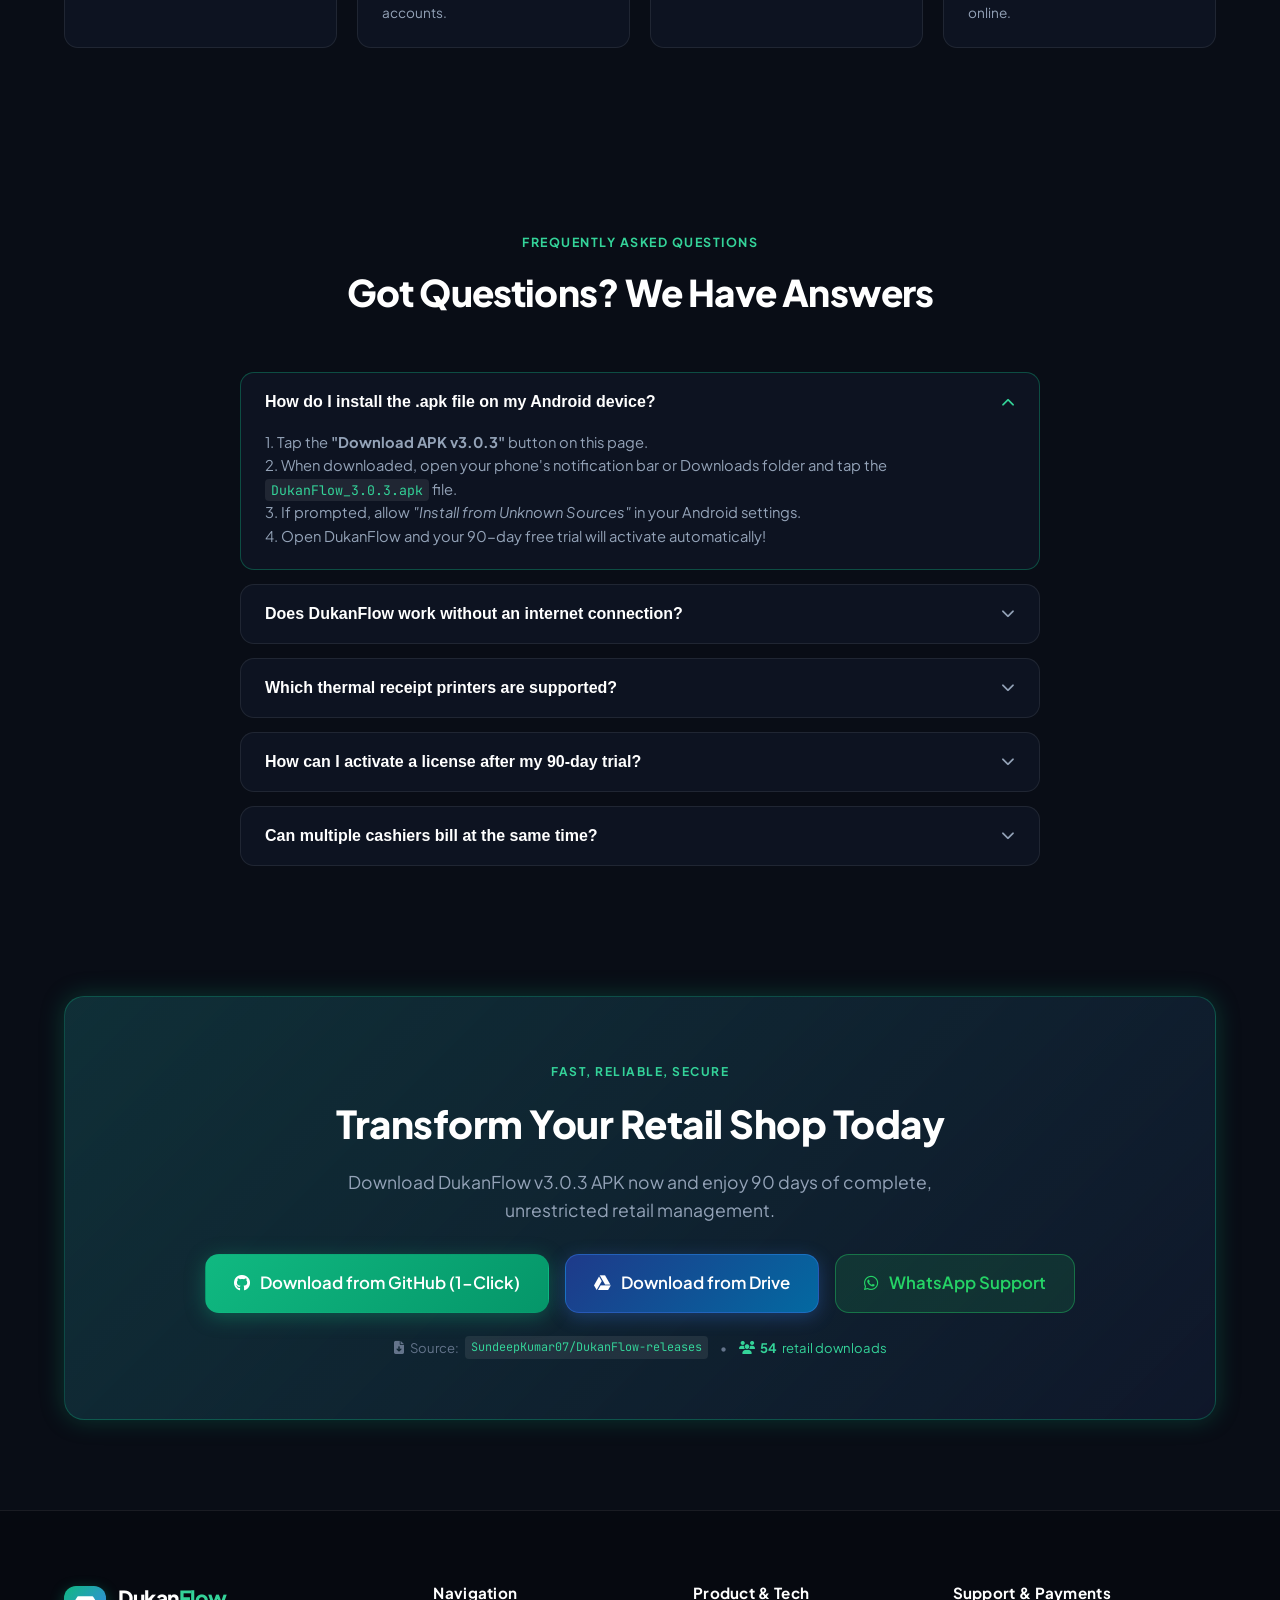
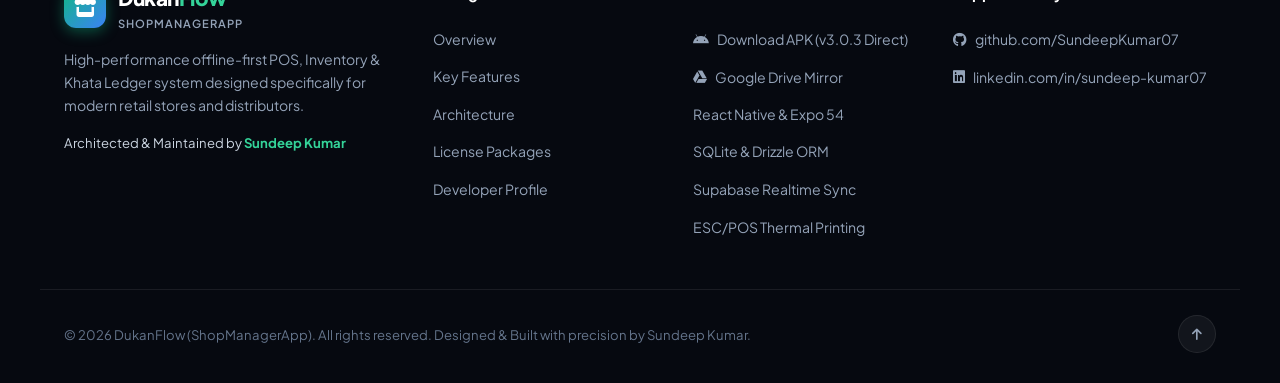
==== commit ee90092d: "Update download links to official v3.0.3 GitHub release and sync stats to 54" ====
--- a/index.html
+++ b/index.html
@@ -43,7 +43,7 @@
         <a href="#pricing" class="nav-link">Packages</a>
         <a href="#developer" class="nav-link">Developer</a>
         <a href="#faq" class="nav-link">FAQ</a>
-        <a href="https://media.githubusercontent.com/media/SundeepKumar07/DukanFlow-releases/main/download/v3.0/DukanFlow_3.0.3.apk"
+        <a href="https://github.com/SundeepKumar07/DukanFlow-releases/releases/download/v3.0.3/DukanFlow_3.0.3.apk"
           class="nav-cta btn-apk-nav" download="DukanFlow_3.0.3.apk">
           <i class="fa-brands fa-android"></i>
           <span>Download APK</span>
@@ -51,7 +51,7 @@
       </div>
 
       <div class="nav-actions">
-        <a href="https://media.githubusercontent.com/media/SundeepKumar07/DukanFlow-releases/main/download/v3.0/DukanFlow_3.0.3.apk"
+        <a href="https://github.com/SundeepKumar07/DukanFlow-releases/releases/download/v3.0.3/DukanFlow_3.0.3.apk"
           class="btn btn-primary btn-sm mobile-hide" download="DukanFlow_3.0.3.apk">
           <i class="fa-solid fa-download"></i>
           <span>Get APK</span>
@@ -87,7 +87,7 @@
 
         <!-- Primary Action Buttons with clear contrast and source branding -->
         <div class="hero-ctas">
-          <a href="https://media.githubusercontent.com/media/SundeepKumar07/DukanFlow-releases/main/download/v3.0/DukanFlow_3.0.3.apk"
+          <a href="https://github.com/SundeepKumar07/DukanFlow-releases/releases/download/v3.0.3/DukanFlow_3.0.3.apk"
             class="btn btn-primary btn-lg" id="downloadApkBtn" download="DukanFlow_3.0.3.apk">
             <div class="btn-icon">
               <i class="fa-brands fa-github"></i>
@@ -122,7 +122,7 @@
         <div class="hero-stats">
           <div class="stat-item">
             <div class="stat-number-wrapper">
-              <span class="stat-number" id="downloadCounter">51</span>
+              <span class="stat-number" id="downloadCounter">54</span>
               <span class="live-dot" title="Live Counter"></span>
             </div>
             <span class="stat-label">Total APK Downloads</span>
@@ -264,7 +264,7 @@
               </div>
               <div class="stat-details">
                 <div class="counter-display">
-                  <span class="main-counter-val" id="statsSectionDownloadCounter">51</span>
+                  <span class="main-counter-val" id="statsSectionDownloadCounter">54</span>
                   <span class="plus-sign">+</span>
                 </div>
                 <span class="counter-description">Total APK Installations</span>
@@ -509,7 +509,7 @@
           </ul>
 
           <div class="tier-buttons-stack">
-            <a href="https://media.githubusercontent.com/media/SundeepKumar07/DukanFlow-releases/main/download/v3.0/DukanFlow_3.0.3.apk"
+            <a href="https://github.com/SundeepKumar07/DukanFlow-releases/releases/download/v3.0.3/DukanFlow_3.0.3.apk"
               class="btn btn-primary btn-block" download="DukanFlow_3.0.3.apk">
               <i class="fa-brands fa-github"></i>
               <span>Download from GitHub</span>
@@ -802,7 +802,7 @@
           <h2>Transform Your Retail Shop Today</h2>
           <p>Download DukanFlow v3.0.3 APK now and enjoy 90 days of complete, unrestricted retail management.</p>
           <div class="banner-actions">
-            <a href="https://media.githubusercontent.com/media/SundeepKumar07/DukanFlow-releases/main/download/v3.0/DukanFlow_3.0.3.apk"
+            <a href="https://github.com/SundeepKumar07/DukanFlow-releases/releases/download/v3.0.3/DukanFlow_3.0.3.apk"
               class="btn btn-primary btn-lg" download="DukanFlow_3.0.3.apk">
               <i class="fa-brands fa-github"></i>
               <span>Download from GitHub (1-Click)</span>
@@ -823,7 +823,7 @@
             <code>SundeepKumar07/DukanFlow-releases</code>
             <span class="dot-separator">•</span>
             <span class="footer-stats-tag"><i class="fa-solid fa-users"></i> <strong
-                id="bannerDownloadCounter">51</strong> retail downloads</span>
+                id="bannerDownloadCounter">54</strong> retail downloads</span>
           </div>
         </div>
       </div>
@@ -865,7 +865,7 @@
         <h4>Product & Tech</h4>
         <ul>
           <li><a
-              href="https://media.githubusercontent.com/media/SundeepKumar07/DukanFlow-releases/main/download/v3.0/DukanFlow_3.0.3.apk"
+              href="https://github.com/SundeepKumar07/DukanFlow-releases/releases/download/v3.0.3/DukanFlow_3.0.3.apk"
               download="DukanFlow_3.0.3.apk"><i class="fa-brands fa-android"></i> Download APK (v3.0.3 Direct)</a></li>
           <li><a href="https://drive.google.com/file/d/1wBmmLWsWWhEyrjrhOJjdiLg7HYcU4ozD/view?usp=sharing"
               target="_blank" rel="noopener noreferrer"><i class="fa-brands fa-google-drive"></i> Google Drive
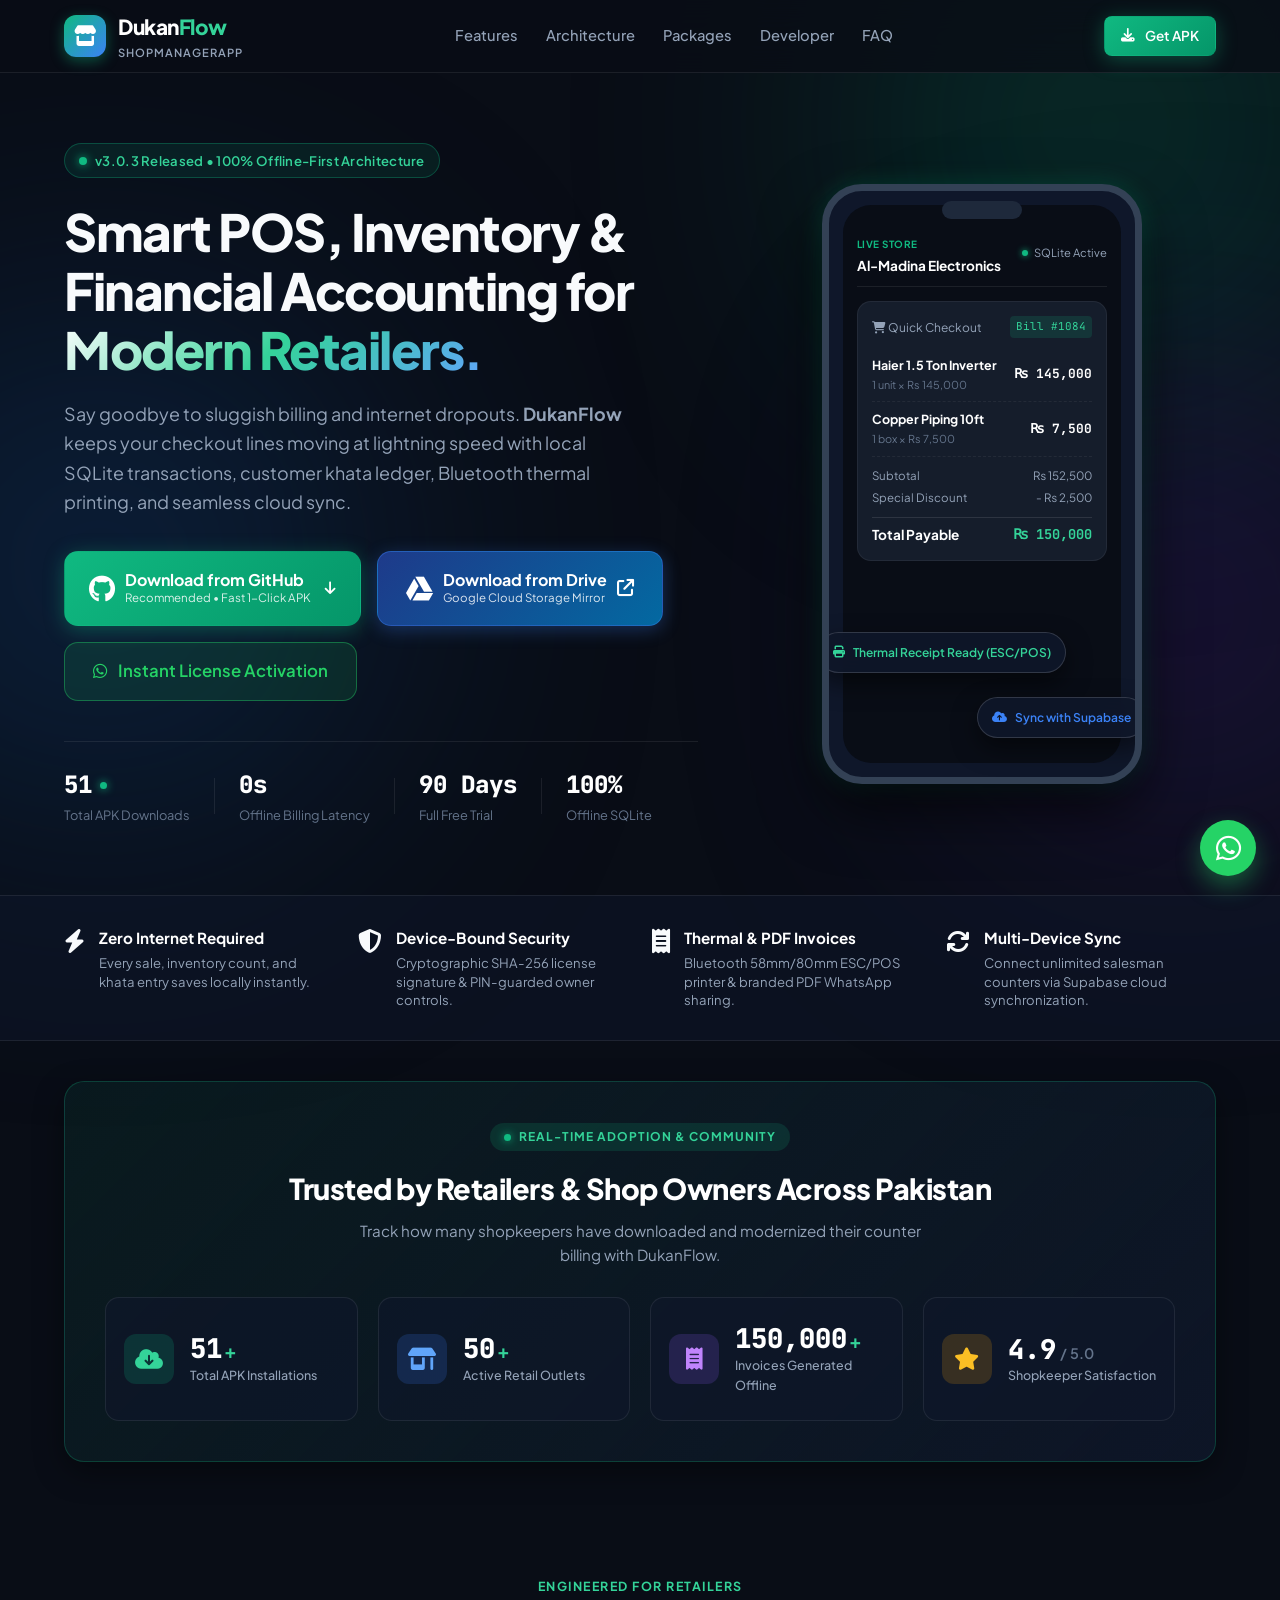
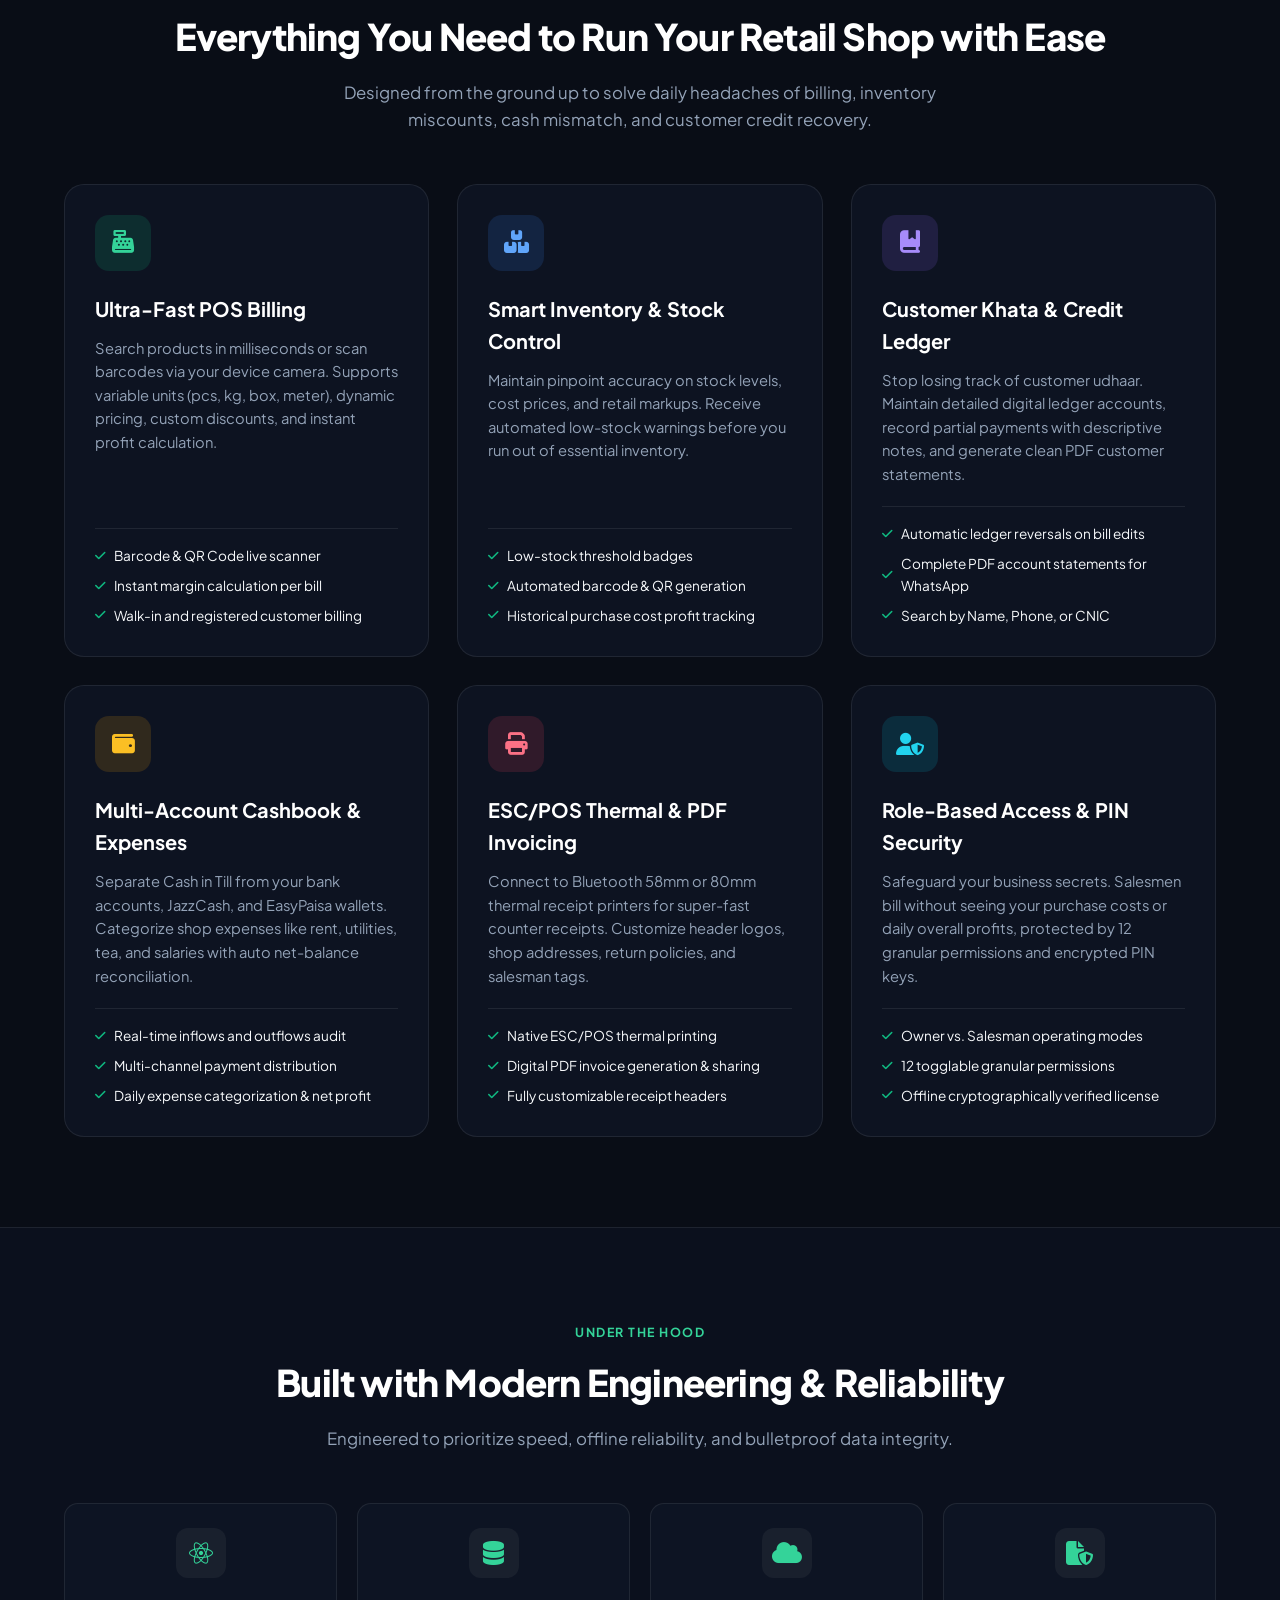
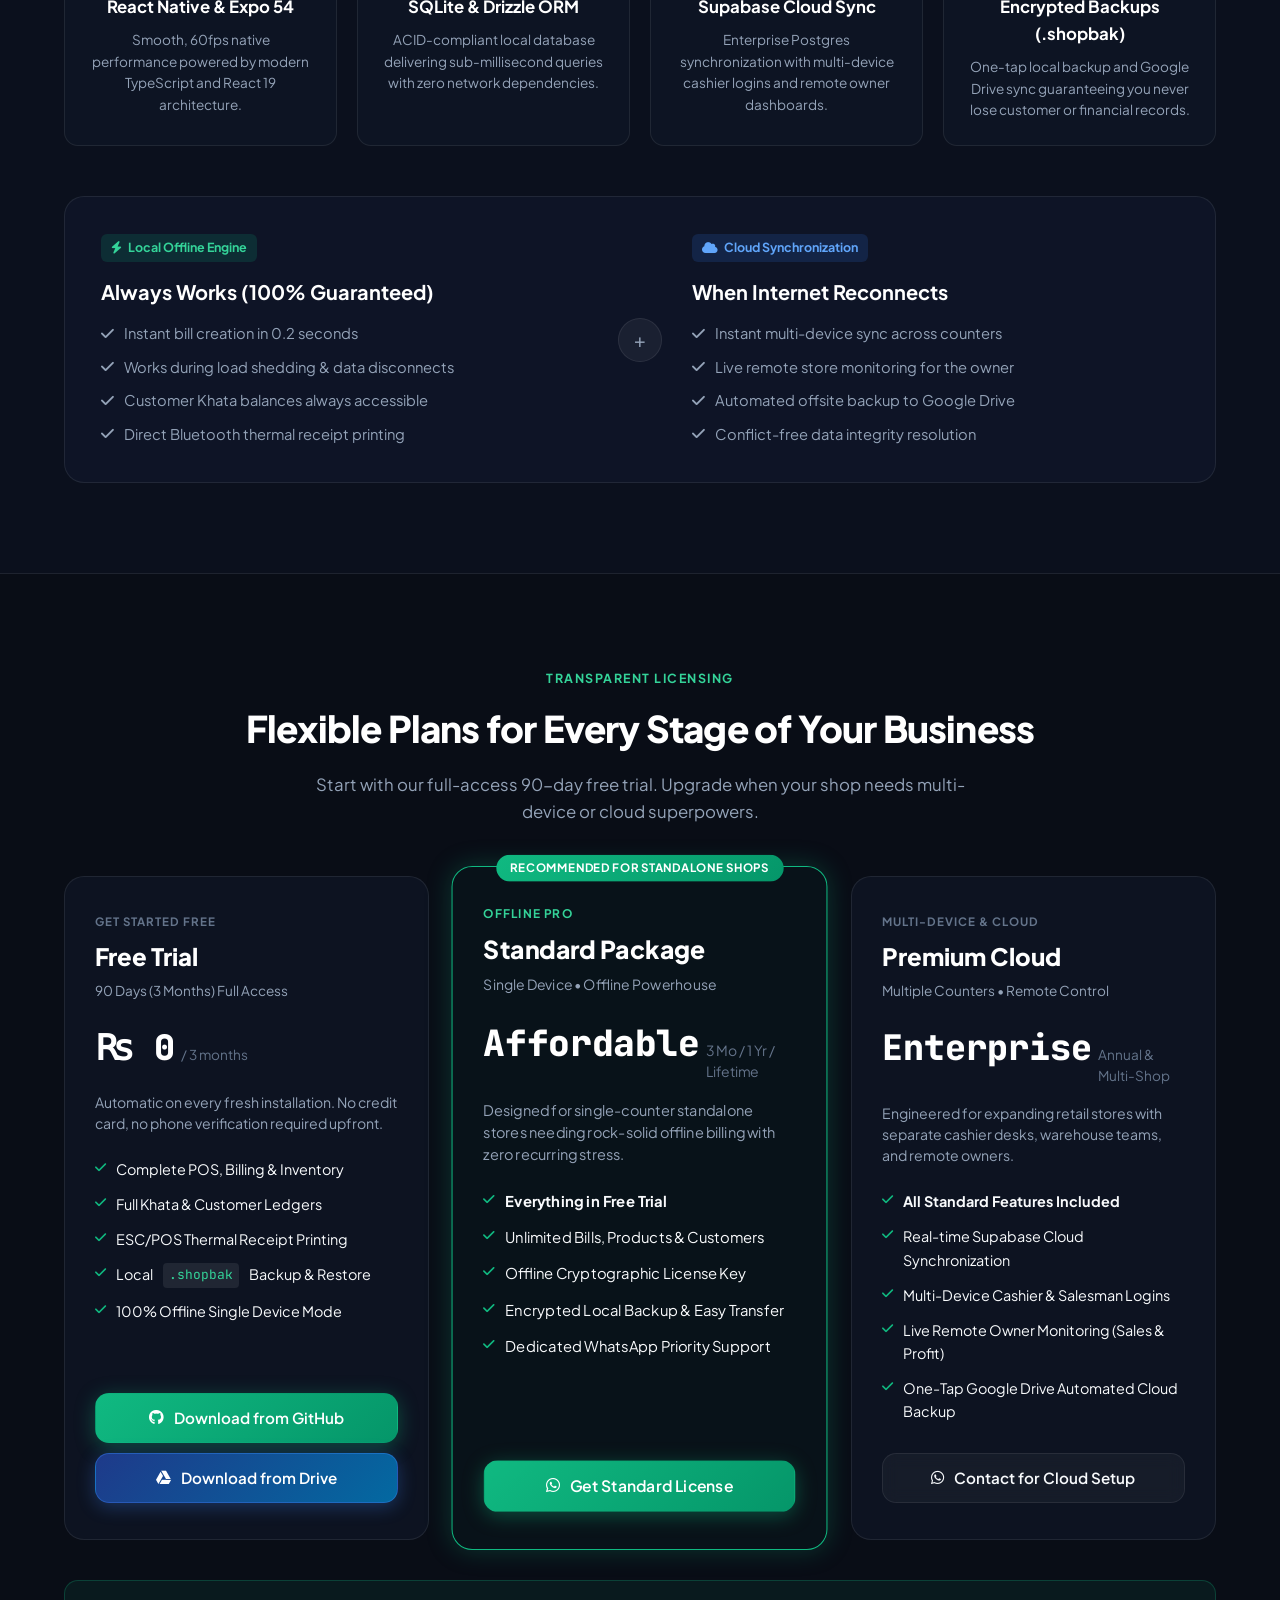
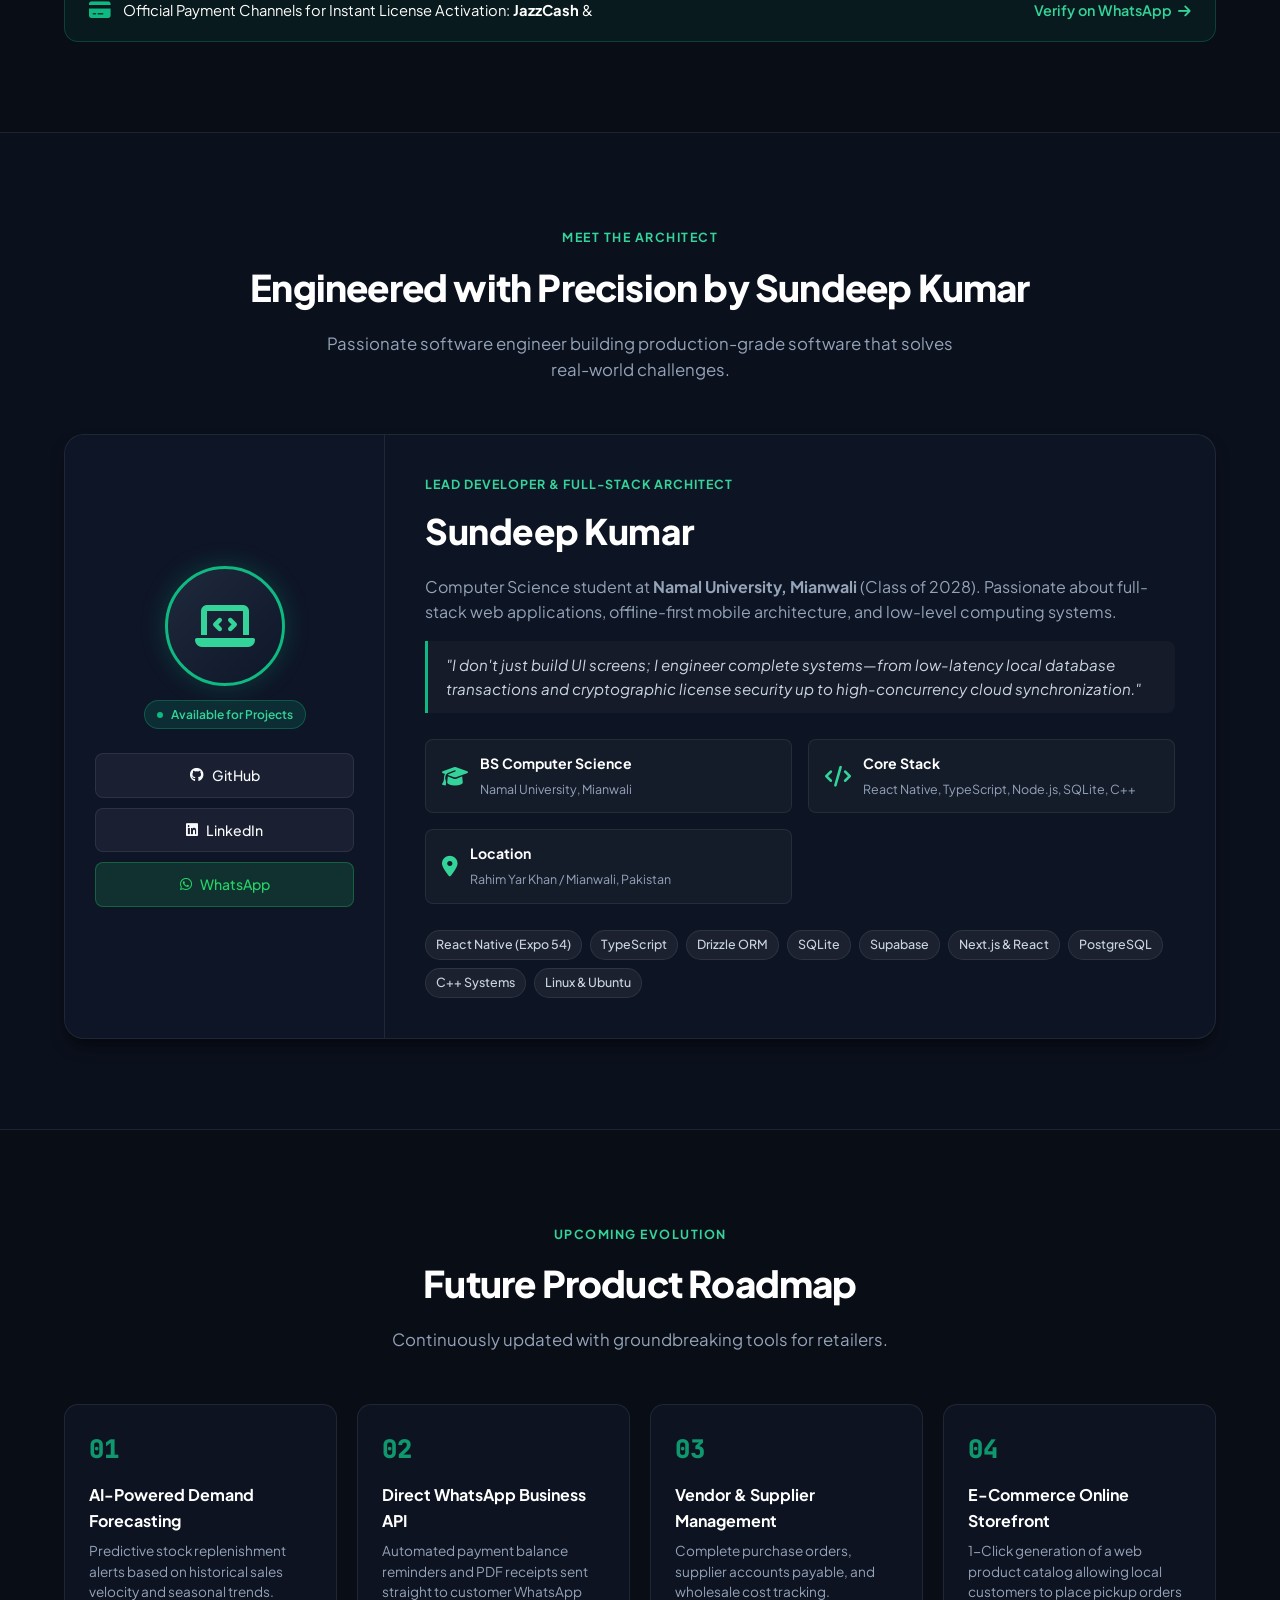
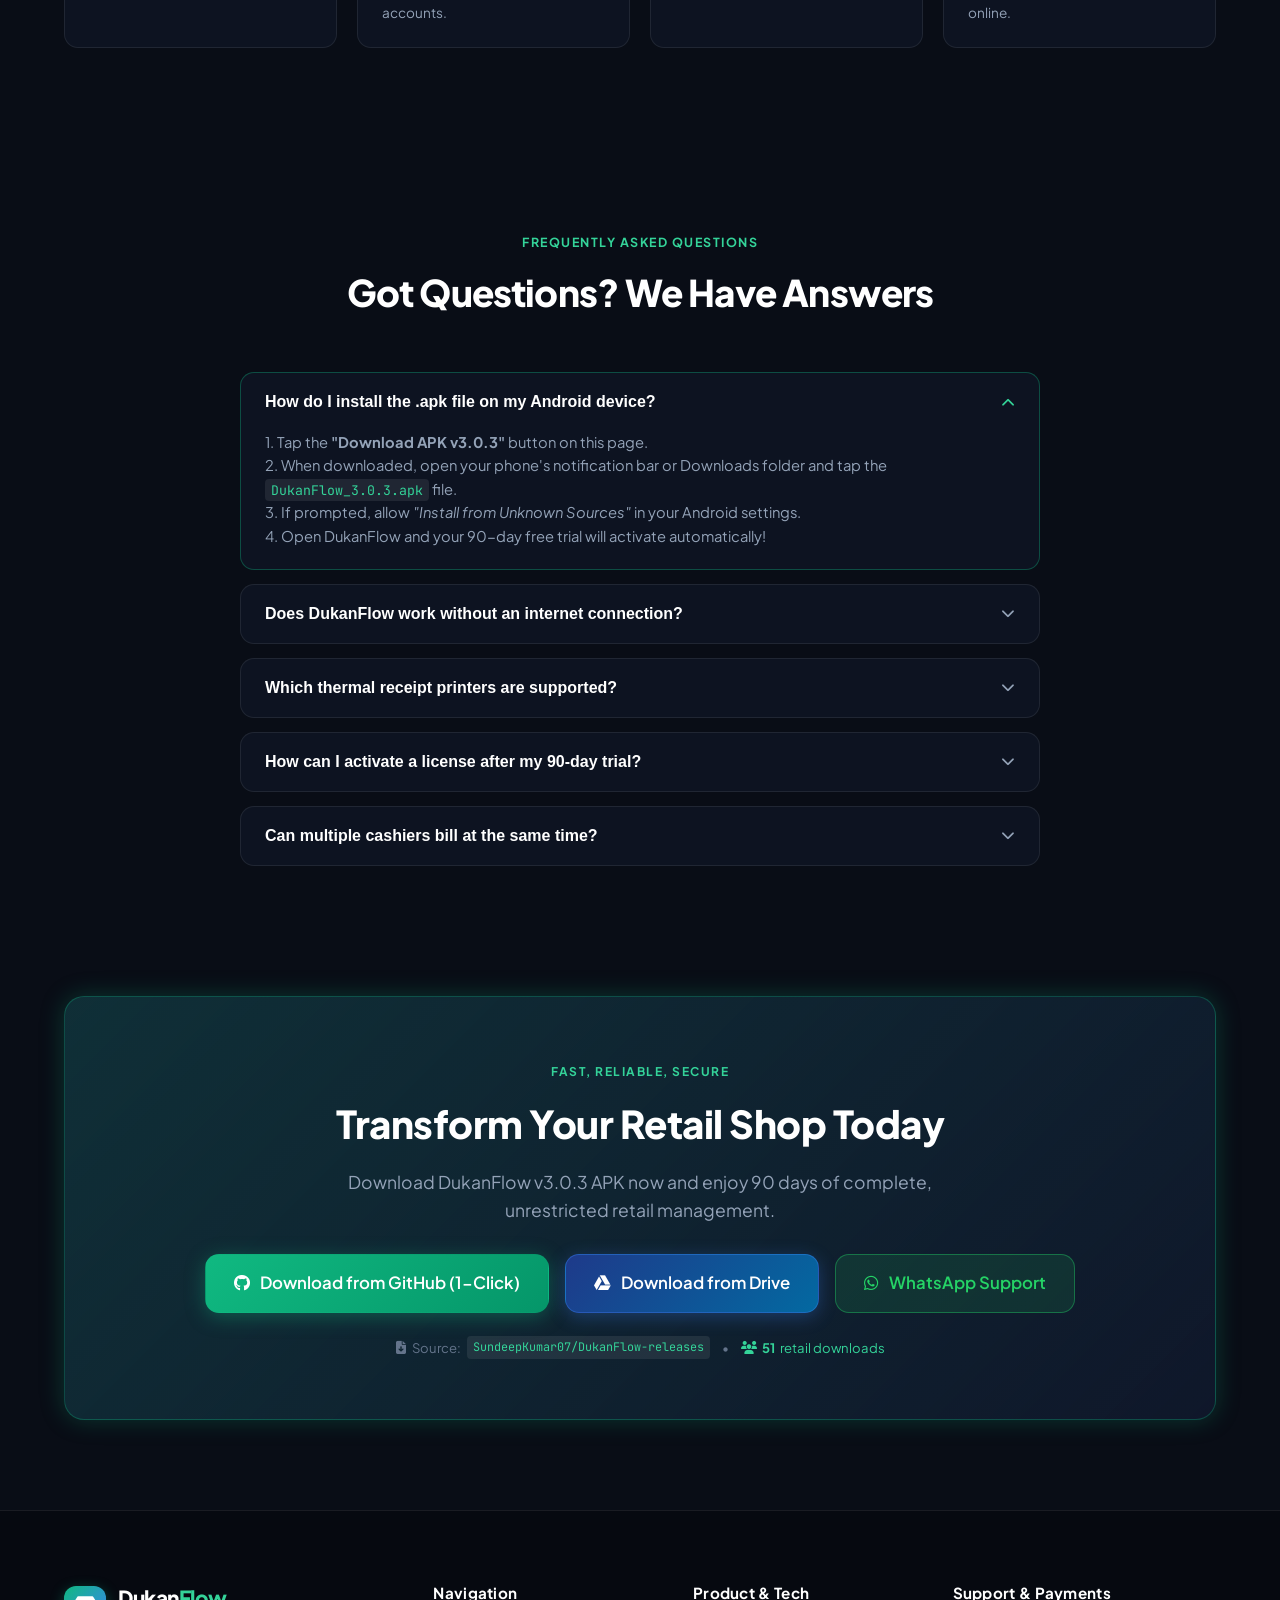
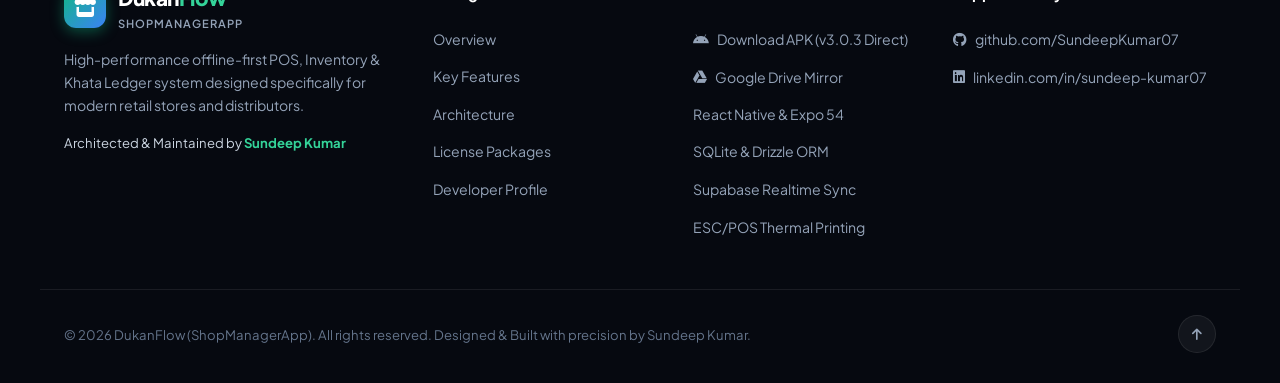
==== commit ba43b75a: "Directly read download stats from GitHub Releases API without localStorage" ====
--- a/index.html
+++ b/index.html
@@ -122,7 +122,7 @@
         <div class="hero-stats">
           <div class="stat-item">
             <div class="stat-number-wrapper">
-              <span class="stat-number" id="downloadCounter">54</span>
+              <span class="stat-number" id="downloadCounter">51</span>
               <span class="live-dot" title="Live Counter"></span>
             </div>
             <span class="stat-label">Total APK Downloads</span>
@@ -264,7 +264,7 @@
               </div>
               <div class="stat-details">
                 <div class="counter-display">
-                  <span class="main-counter-val" id="statsSectionDownloadCounter">54</span>
+                  <span class="main-counter-val" id="statsSectionDownloadCounter">51</span>
                   <span class="plus-sign">+</span>
                 </div>
                 <span class="counter-description">Total APK Installations</span>
@@ -823,7 +823,7 @@
             <code>SundeepKumar07/DukanFlow-releases</code>
             <span class="dot-separator">•</span>
             <span class="footer-stats-tag"><i class="fa-solid fa-users"></i> <strong
-                id="bannerDownloadCounter">54</strong> retail downloads</span>
+                id="bannerDownloadCounter">51</strong> retail downloads</span>
           </div>
         </div>
       </div>
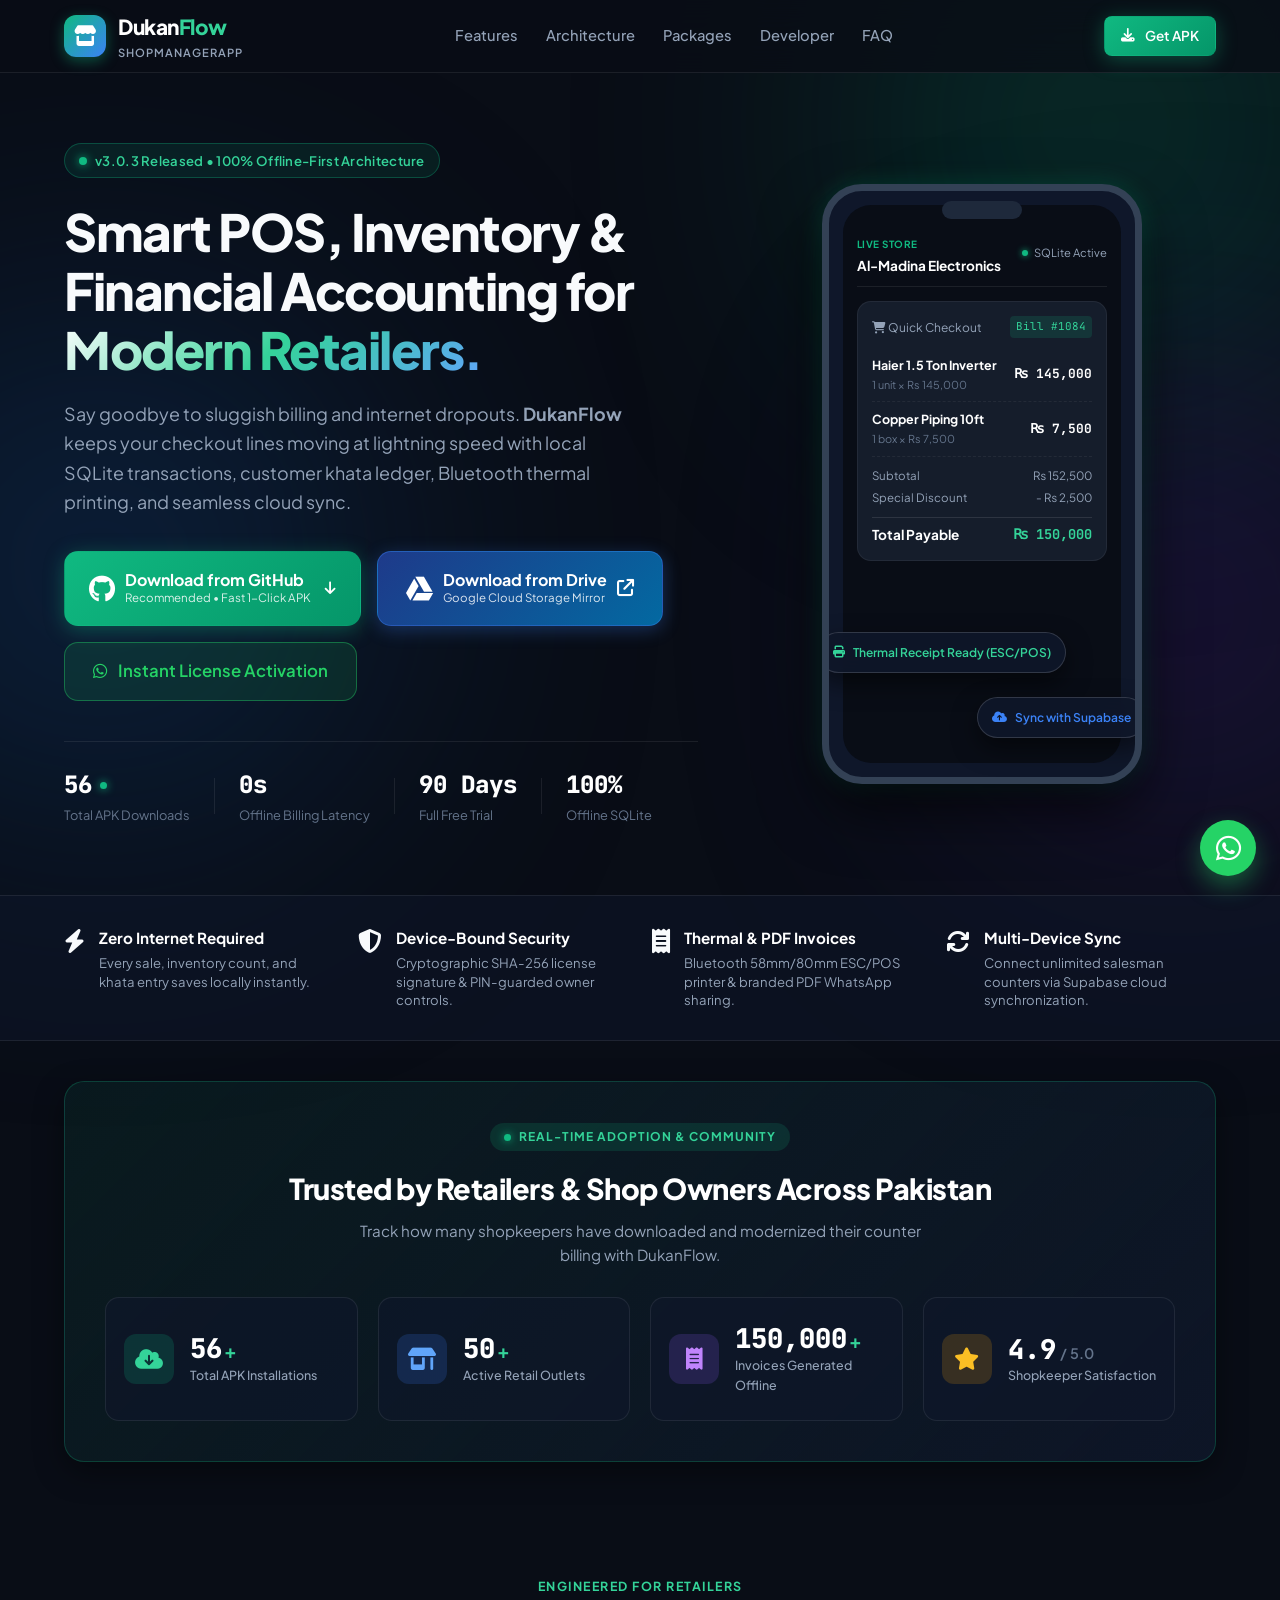
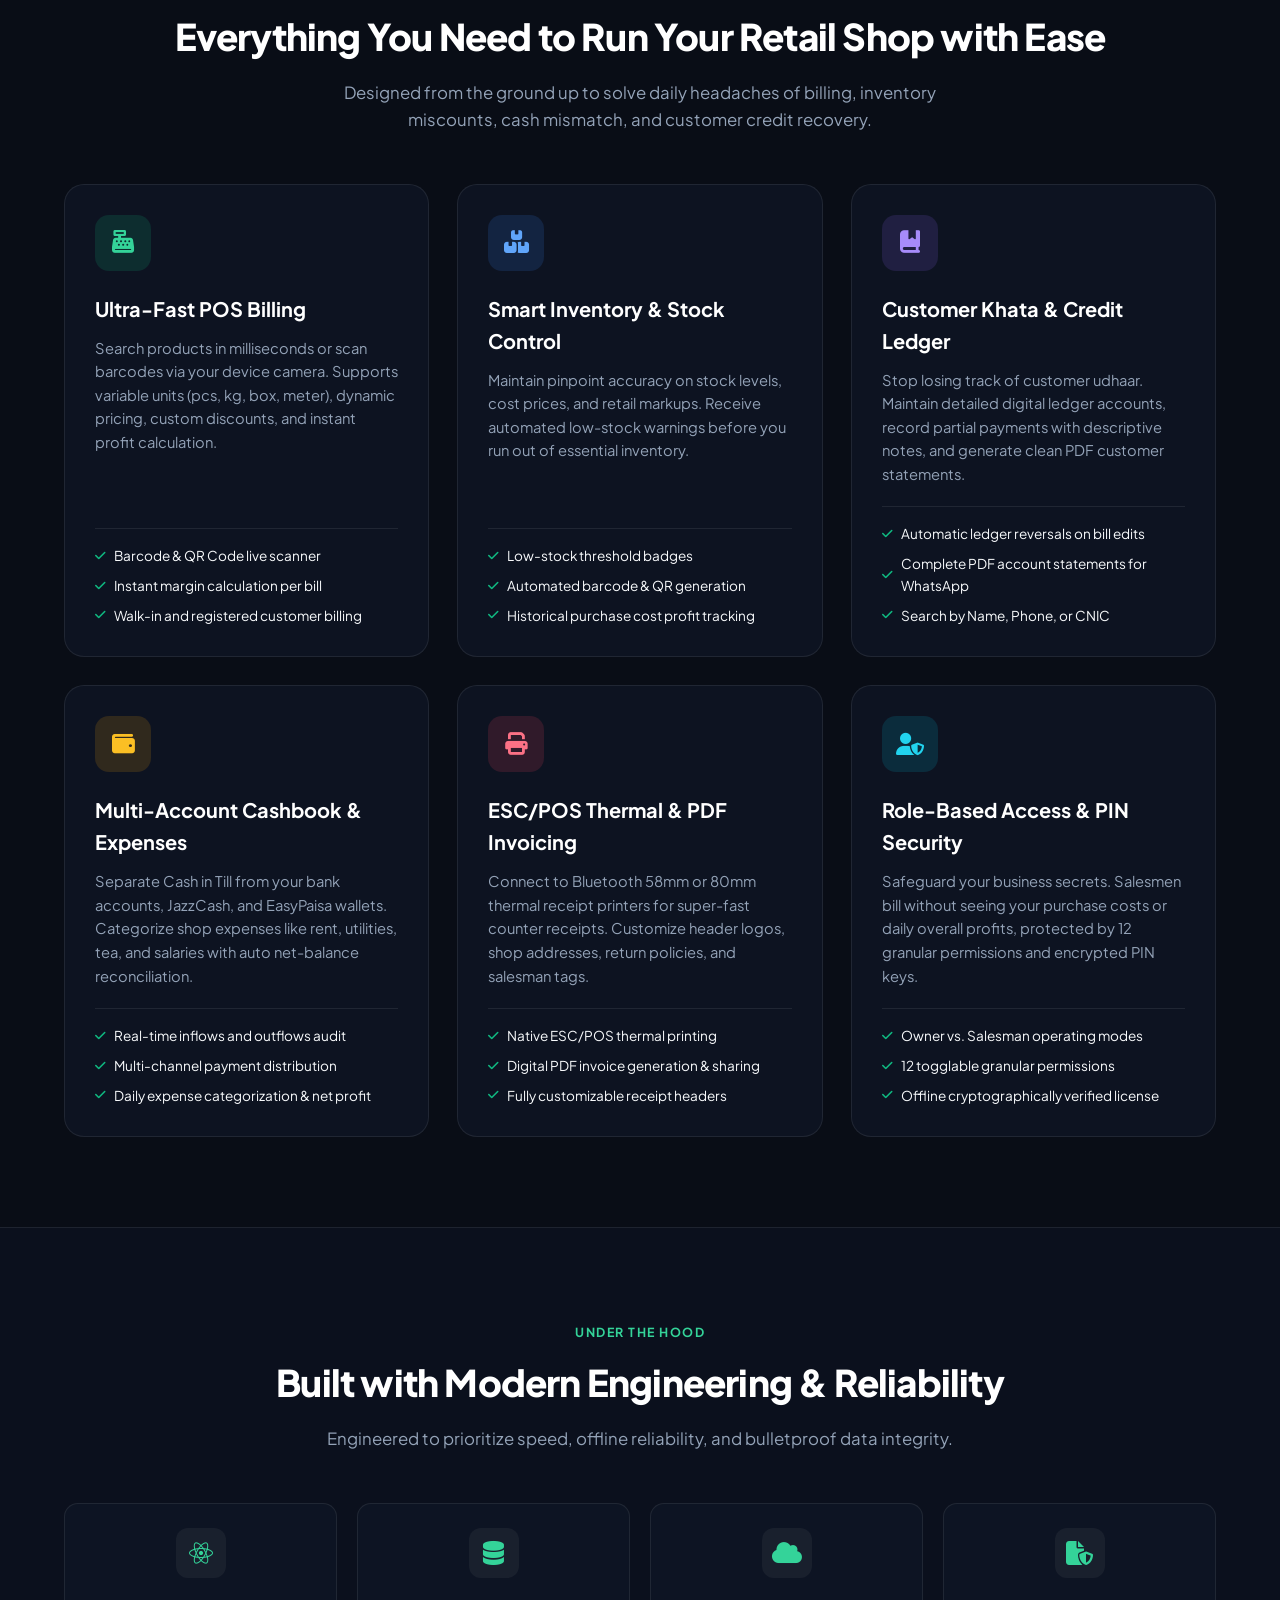
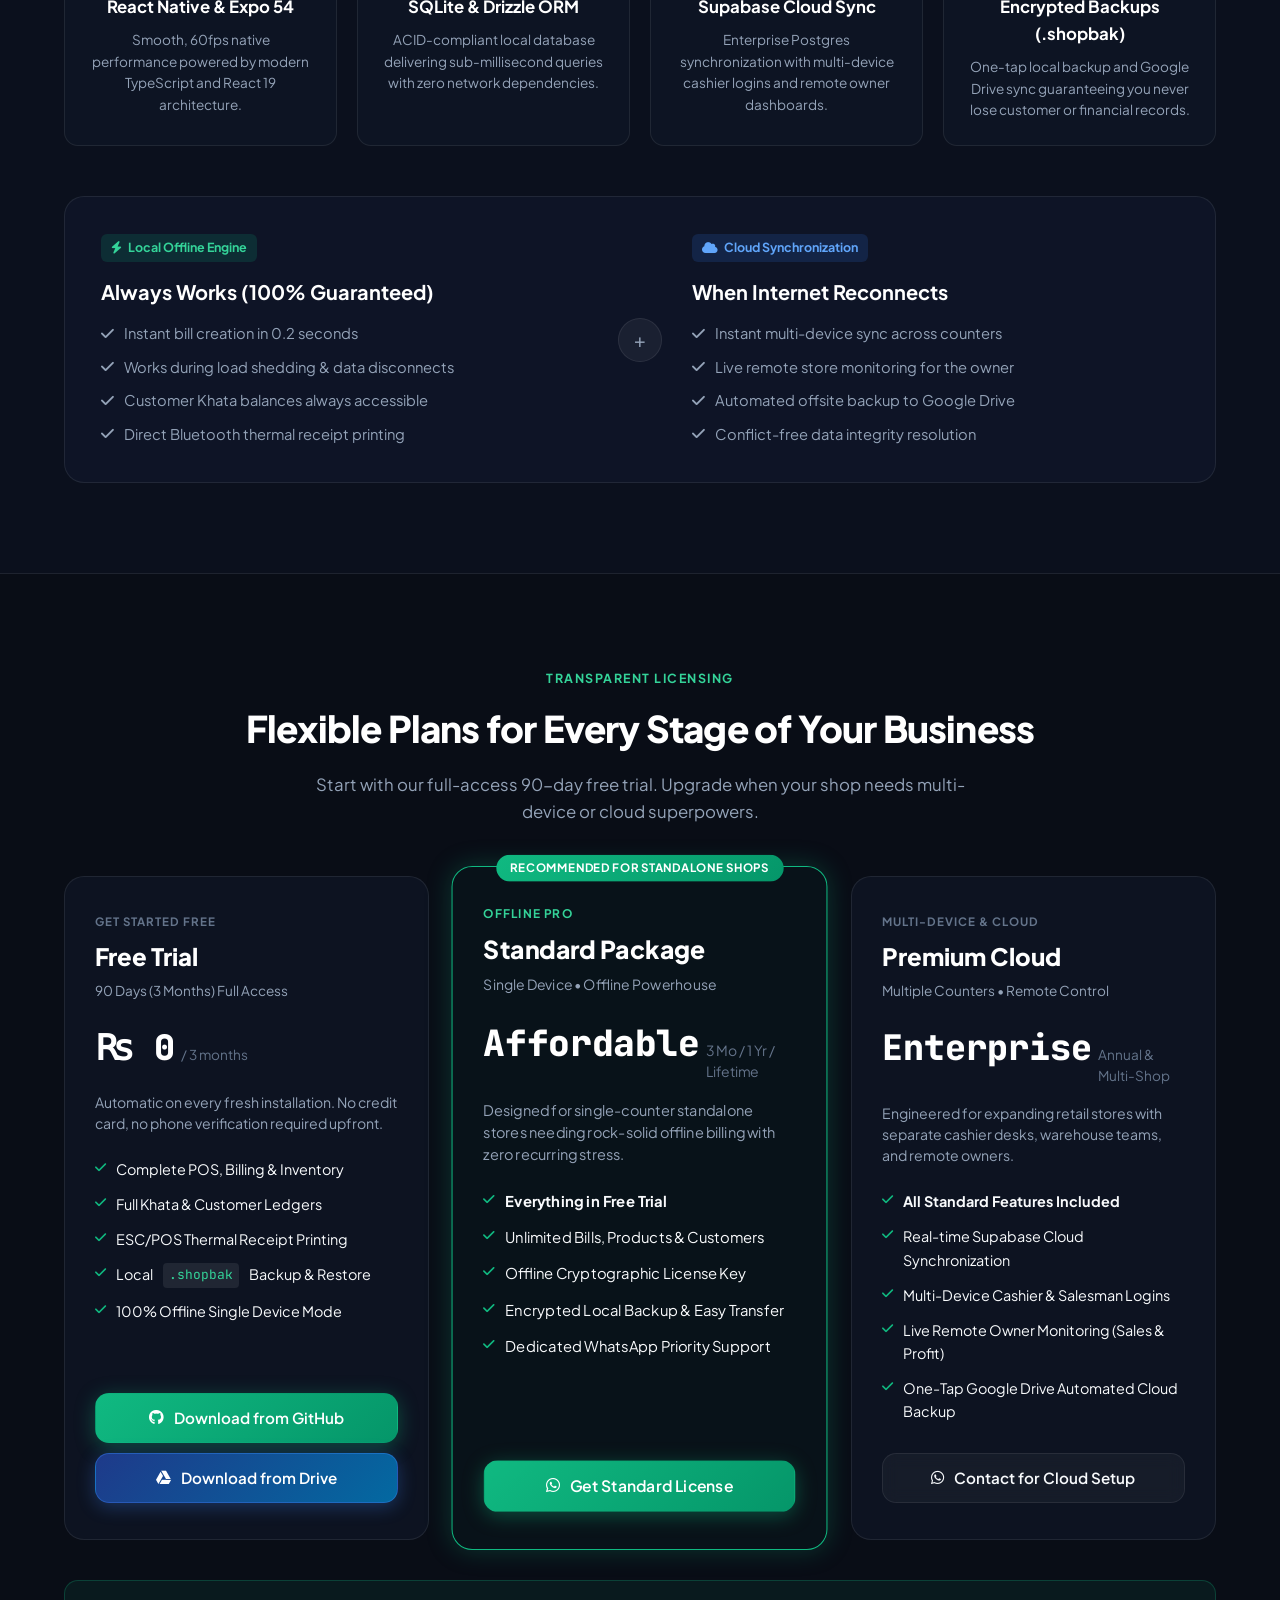
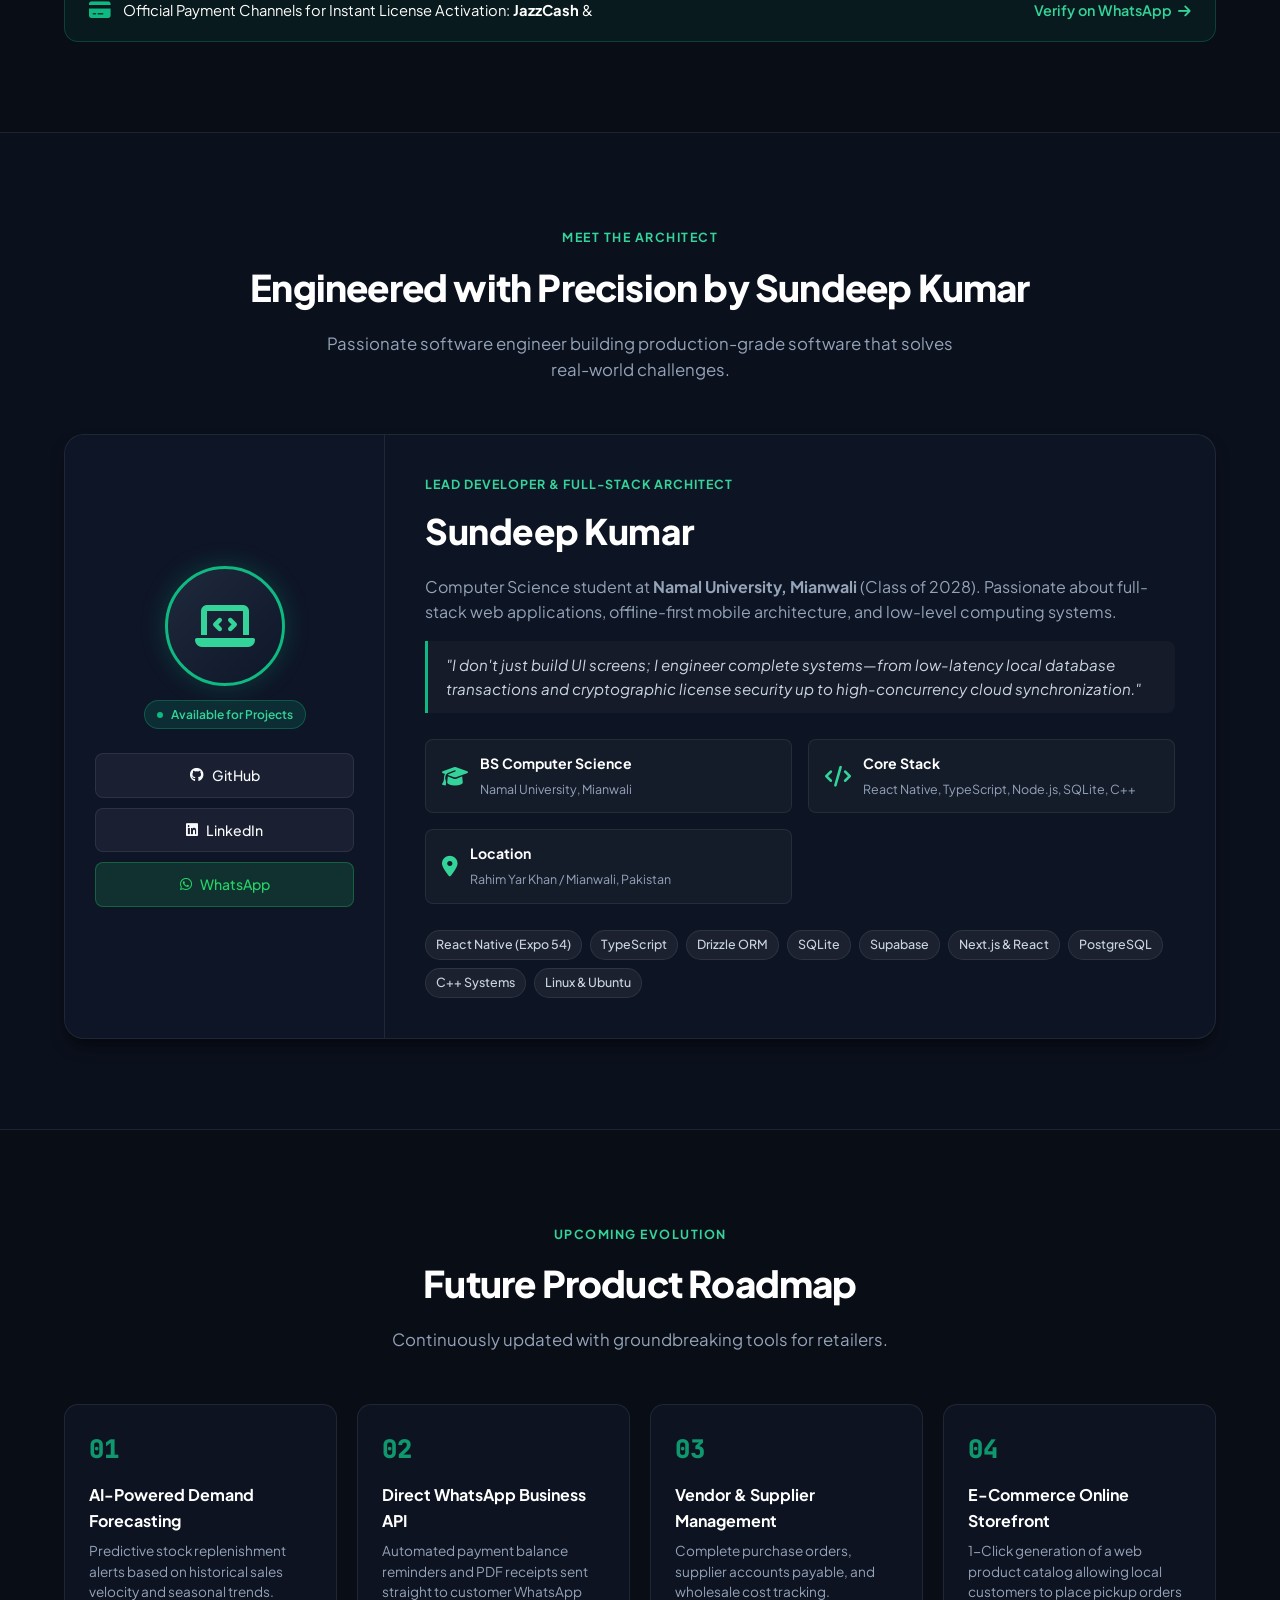
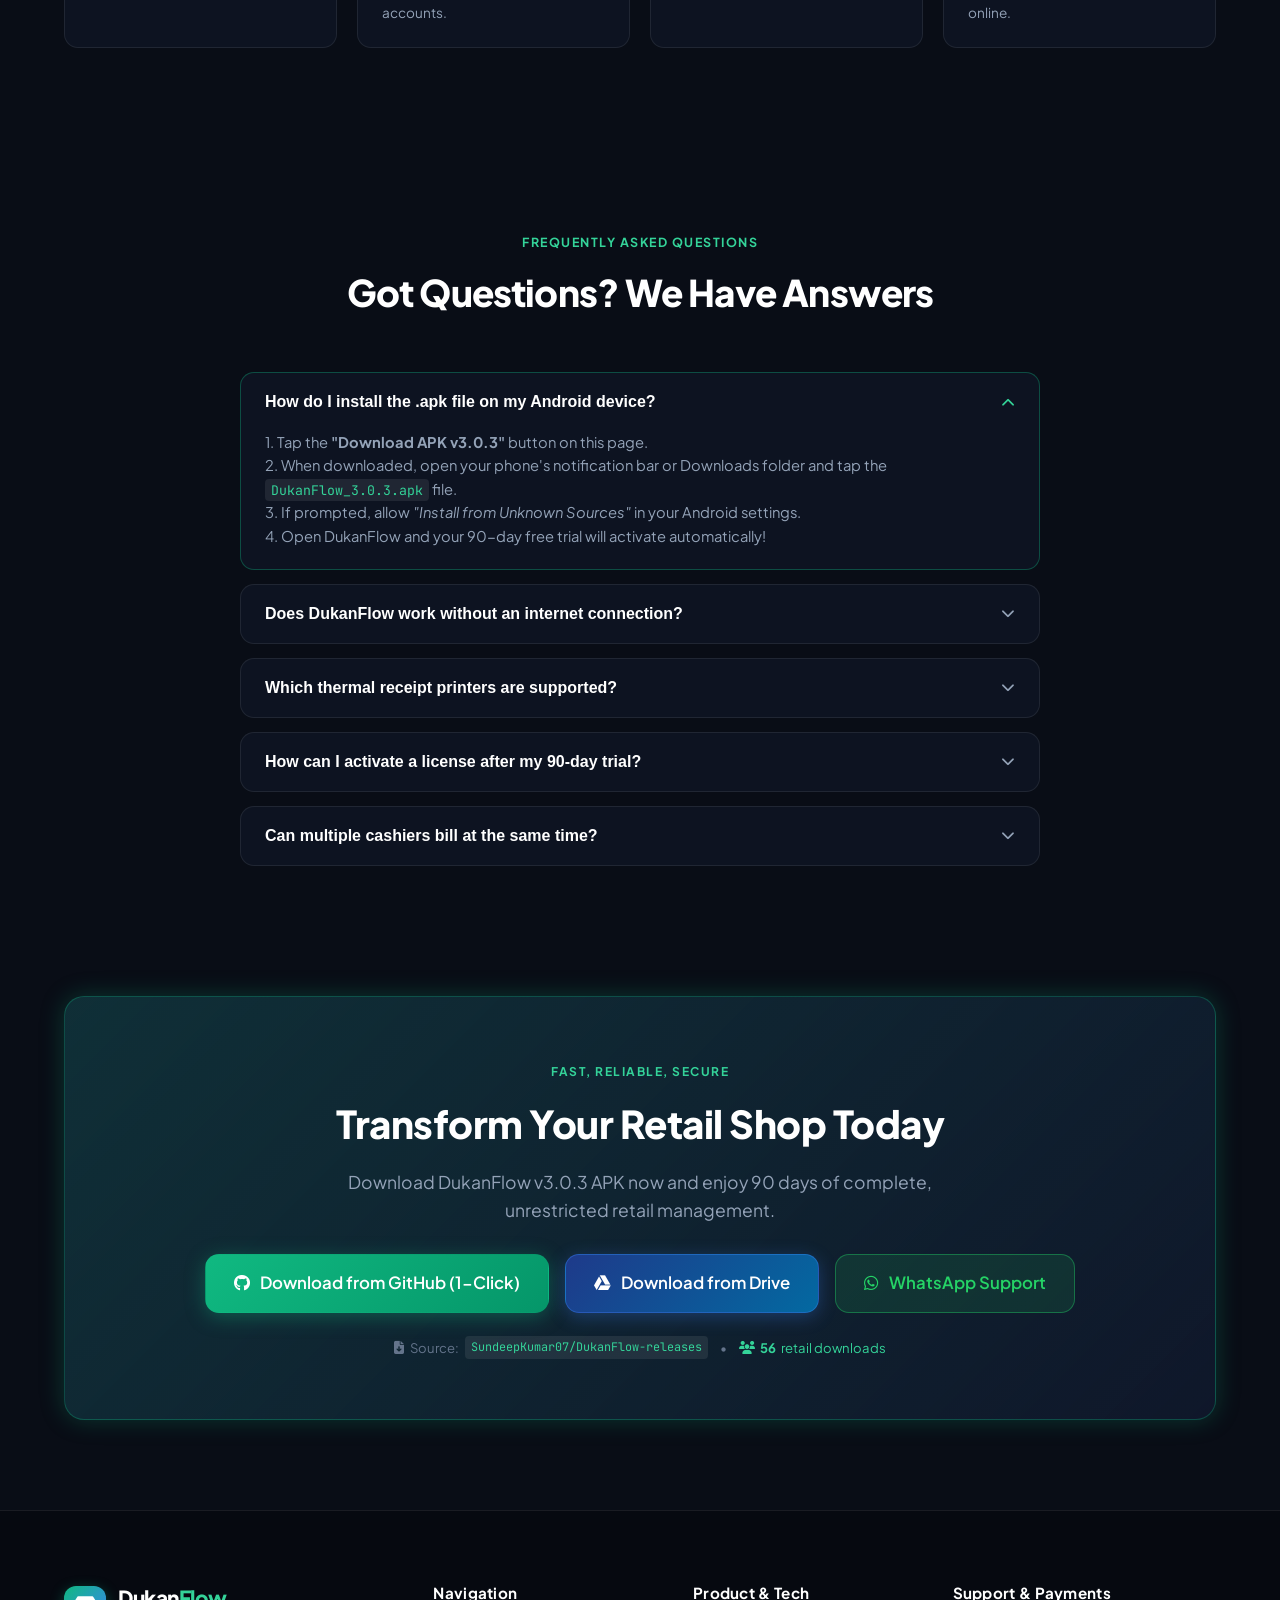
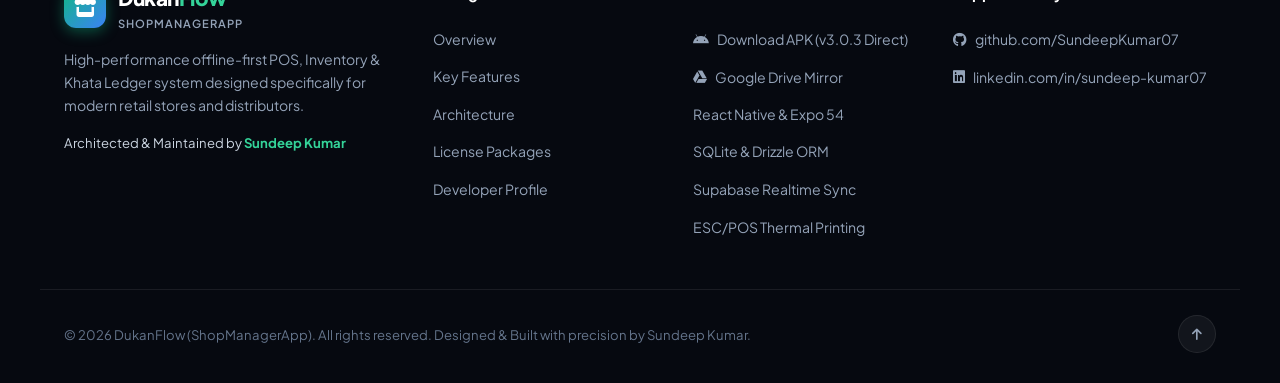
==== commit 321a7948: "stats updation is refreshed now" ====
--- a/index.html
+++ b/index.html
@@ -122,7 +122,7 @@
         <div class="hero-stats">
           <div class="stat-item">
             <div class="stat-number-wrapper">
-              <span class="stat-number" id="downloadCounter">51</span>
+              <span class="stat-number" id="downloadCounter">56</span>
               <span class="live-dot" title="Live Counter"></span>
             </div>
             <span class="stat-label">Total APK Downloads</span>
@@ -264,7 +264,7 @@
               </div>
               <div class="stat-details">
                 <div class="counter-display">
-                  <span class="main-counter-val" id="statsSectionDownloadCounter">51</span>
+                  <span class="main-counter-val" id="statsSectionDownloadCounter">56</span>
                   <span class="plus-sign">+</span>
                 </div>
                 <span class="counter-description">Total APK Installations</span>
@@ -823,7 +823,7 @@
             <code>SundeepKumar07/DukanFlow-releases</code>
             <span class="dot-separator">•</span>
             <span class="footer-stats-tag"><i class="fa-solid fa-users"></i> <strong
-                id="bannerDownloadCounter">51</strong> retail downloads</span>
+                id="bannerDownloadCounter">56</strong> retail downloads</span>
           </div>
         </div>
       </div>
